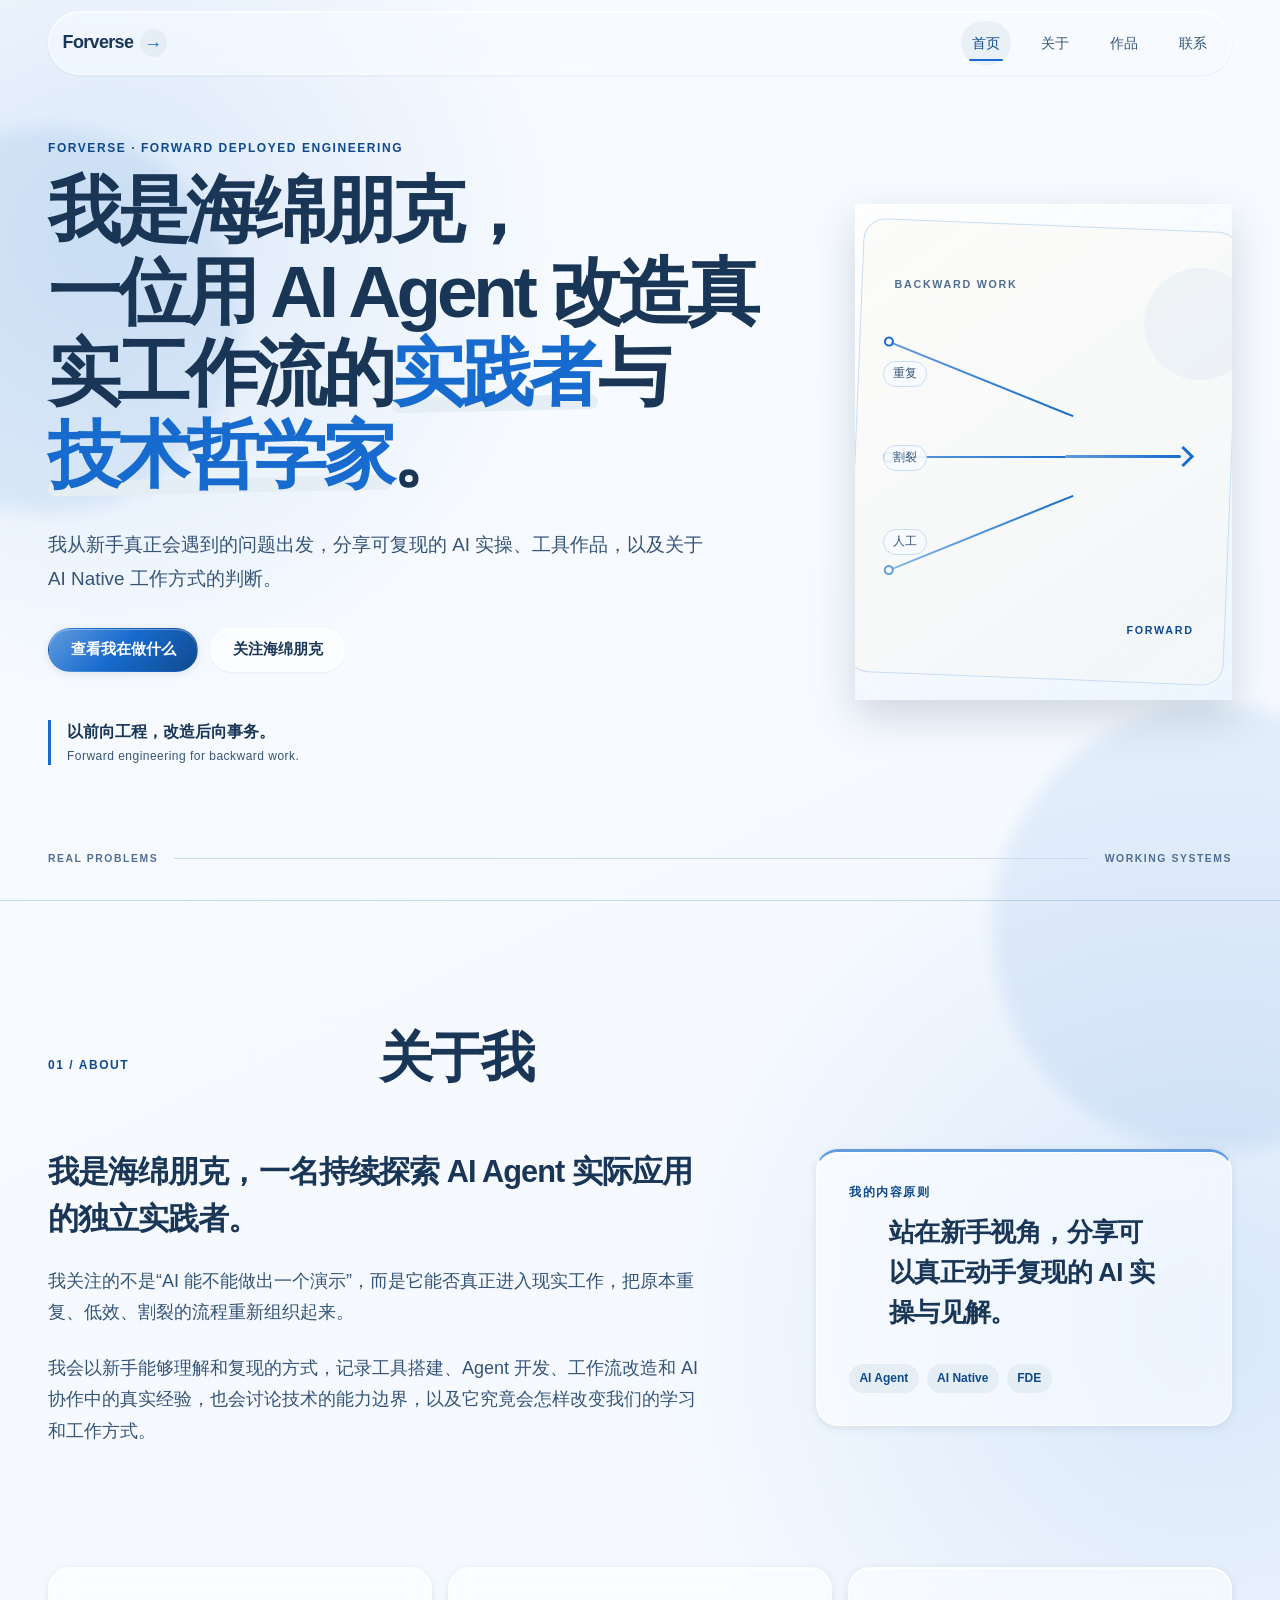
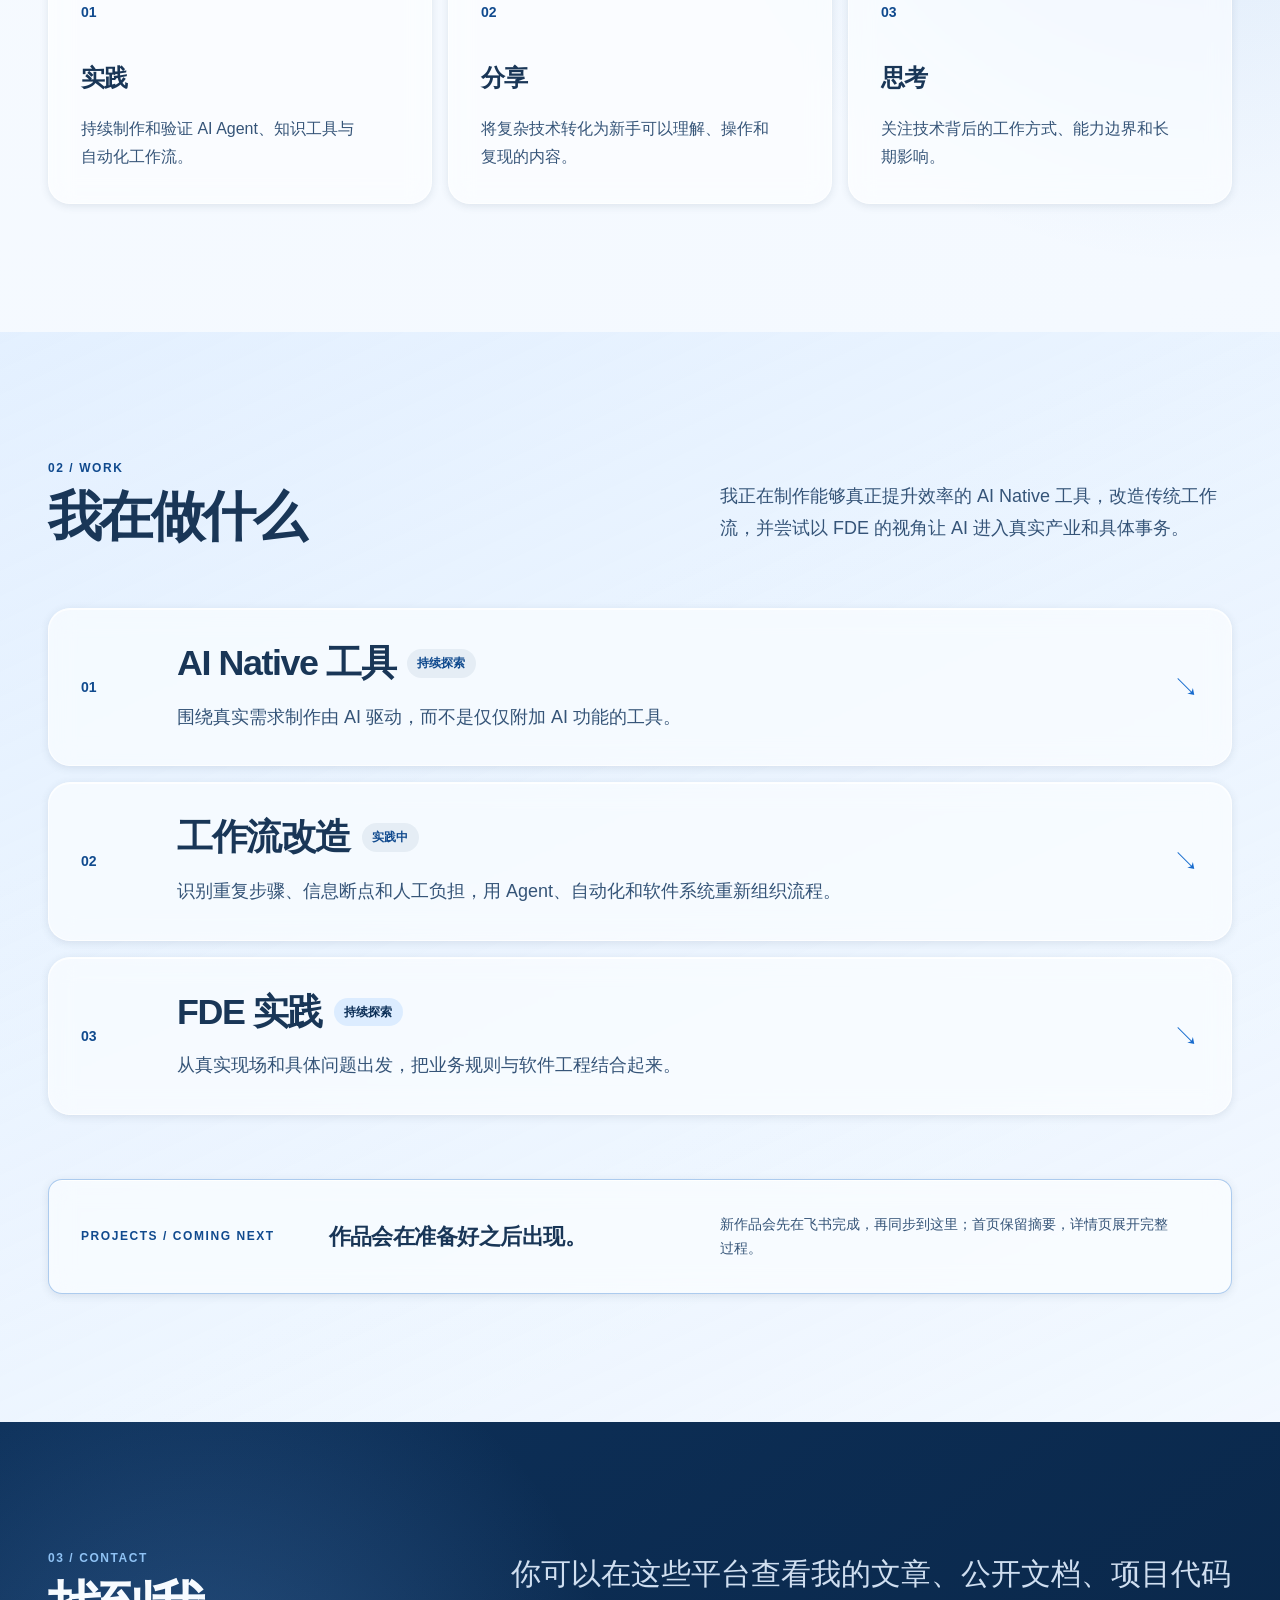
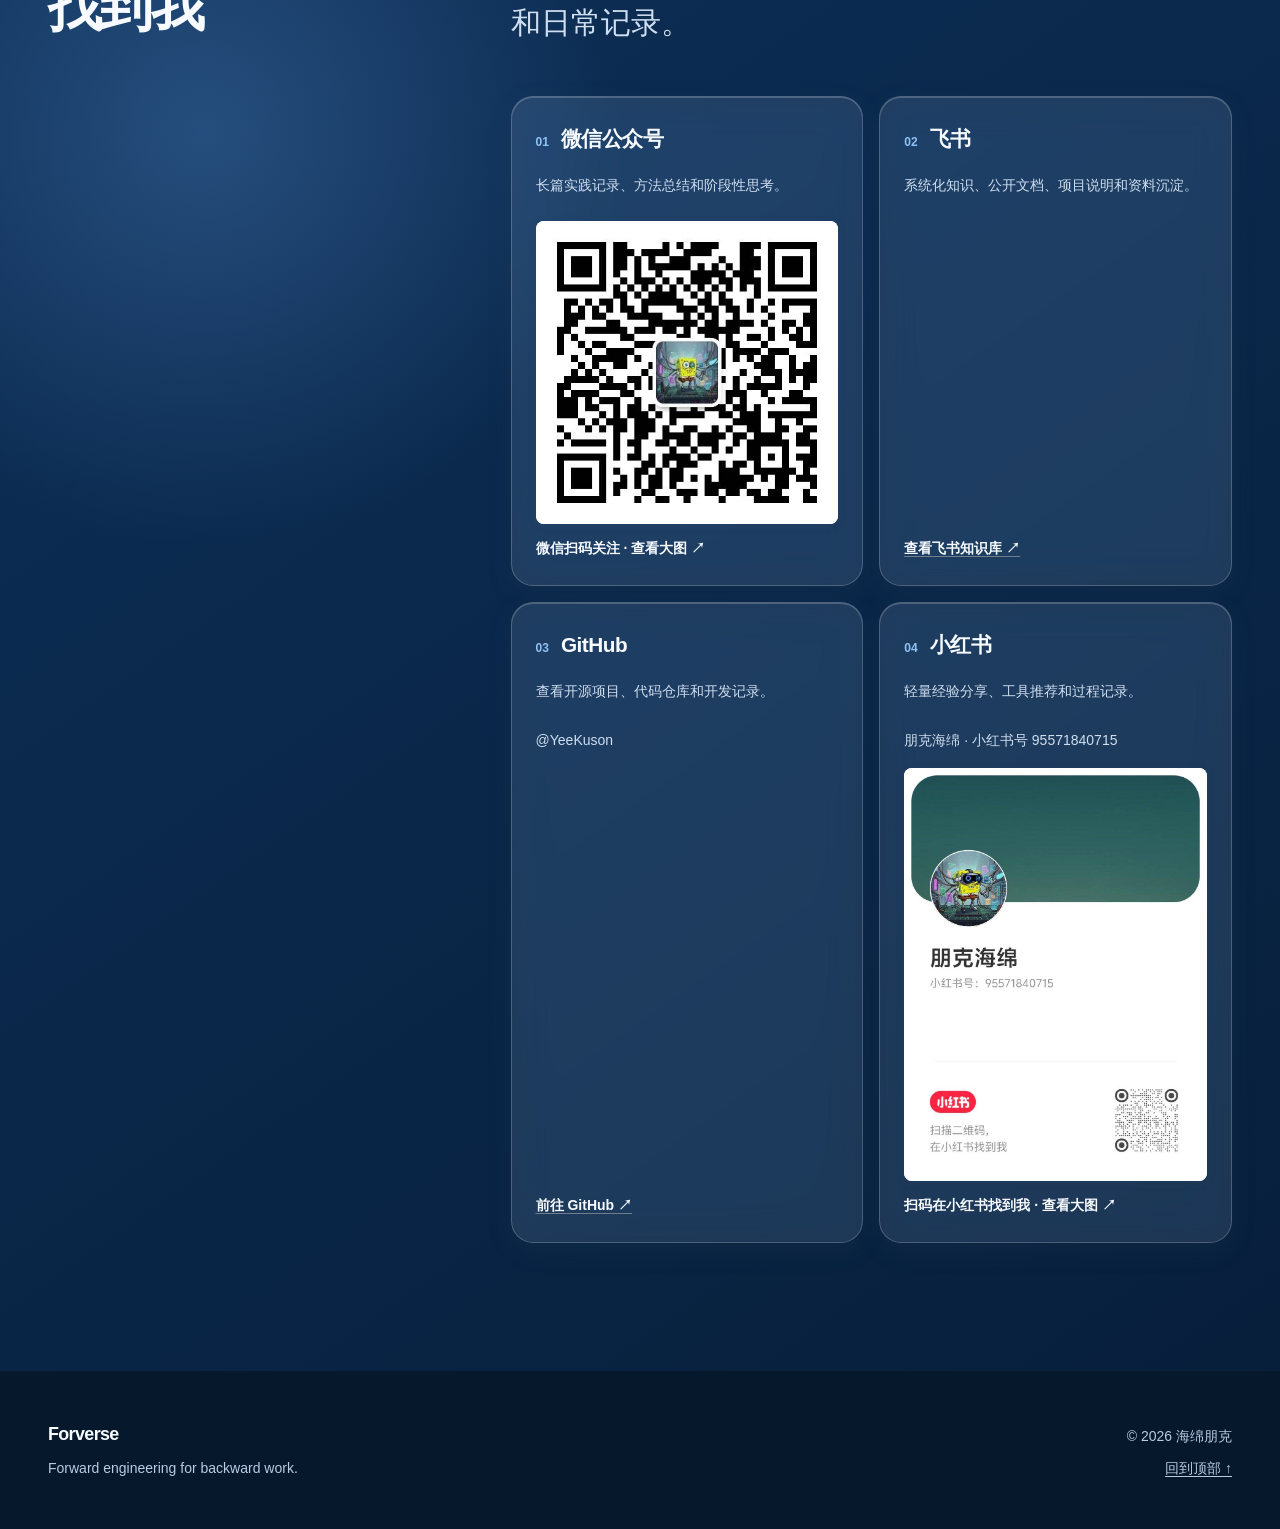
==== index.html @ bdfeff0e "fix: 改为私有开发仓库与公开成品镜像" ====
<!doctype html>
<html lang="zh-CN">
  <head>
    <meta charset="UTF-8" />
    <meta name="viewport" content="width=device-width, initial-scale=1" />
    <meta name="color-scheme" content="light" />
    <meta name="theme-color" content="#eaf4ff" />
    <meta name="robots" content="index, follow" />
    <meta
      name="description"
      content="Forverse 是海绵朋克的个人网站，分享 AI Agent 实操、AI Native 工具、传统工作流改造与 FDE 实践。"
    />
    <meta name="author" content="海绵朋克" />
    <link rel="canonical" href="https://yeekuson.github.io/" />
    <meta
      name="keywords"
      content="Forverse, 海绵朋克, AI Agent, AI Native, FDE, 工作流改造"
    />

    <meta property="og:locale" content="zh_CN" />
    <meta property="og:type" content="website" />
    <meta property="og:site_name" content="Forverse" />
    <meta property="og:url" content="https://yeekuson.github.io/" />
    <meta property="og:title" content="Forverse｜海绵朋克" />
    <meta property="og:description" content="以前向工程，改造后向事务。" />
    <meta property="og:image" content="https://yeekuson.github.io/assets/images/og-image.png" />
    <meta
      property="og:image:alt"
      content="Forverse：以前向工程，改造后向事务。海绵朋克的 AI Agent 实践与 FDE 工作流改造。"
    />
    <meta property="og:image:width" content="1200" />
    <meta property="og:image:height" content="630" />

    <meta name="twitter:card" content="summary_large_image" />
    <meta name="twitter:title" content="Forverse｜海绵朋克" />
    <meta name="twitter:description" content="以前向工程，改造后向事务。" />
    <meta name="twitter:image" content="https://yeekuson.github.io/assets/images/og-image.png" />
    <meta
      name="twitter:image:alt"
      content="Forverse：海绵朋克的 AI Agent 实践与 FDE 工作流改造。"
    />

    <title>Forverse｜海绵朋克的 AI Agent 实践与 FDE 工作流改造</title>
    <link rel="icon" href="favicon.svg" type="image/svg+xml" />
    <link rel="stylesheet" href="css/style.css" />
    <script src="js/main.js" defer></script>
  </head>
  <body>
    <a class="skip-link" href="#main-content">跳转到主要内容</a>
    <div class="ambient-orb ambient-orb-one" aria-hidden="true"></div>
    <div class="ambient-orb ambient-orb-two" aria-hidden="true"></div>

    <header class="site-header" data-header>
      <div class="container nav-shell">
        <a class="brand" href="#home" aria-label="Forverse 首页">
          <span class="brand-word">Forverse</span>
          <span class="brand-arrow" aria-hidden="true">→</span>
        </a>

        <nav aria-label="主要导航">
          <ul class="nav-list">
            <li class="nav-home"><a href="#home" data-nav-link>首页</a></li>
            <li><a href="#about" data-nav-link>关于</a></li>
            <li><a href="#work" data-nav-link>作品</a></li>
            <li><a href="#contact" data-nav-link>联系</a></li>
          </ul>
        </nav>
      </div>
    </header>

    <main id="main-content">
      <section class="hero section-anchor" id="home" aria-labelledby="hero-title">
        <div class="container hero-grid">
          <div class="hero-copy">
            <p class="eyebrow">FORVERSE · FORWARD DEPLOYED ENGINEERING</p>
            <h1 id="hero-title">
              我是海绵朋克，<br />
              一位用 AI Agent 改造真实工作流的<span class="title-accent">实践者</span>与<span
                class="title-accent"
                >技术哲学家</span
              >。
            </h1>
            <p class="hero-description">
              我从新手真正会遇到的问题出发，分享可复现的 AI 实操、工具作品，以及关于 AI Native 工作方式的判断。
            </p>

            <div class="hero-actions" aria-label="首屏操作">
              <a class="button button-primary" href="#work">查看我在做什么</a>
              <a class="button button-secondary" href="#contact">关注海绵朋克</a>
            </div>

            <p class="brand-statement">
              <span>以前向工程，改造后向事务。</span>
              <small>Forward engineering for backward work.</small>
            </p>
          </div>

          <div class="flow-visual" aria-hidden="true">
            <div class="flow-label flow-label-start">BACKWARD WORK</div>
            <div class="flow-lines">
              <span class="flow-line flow-line-one"></span>
              <span class="flow-line flow-line-two"></span>
              <span class="flow-line flow-line-three"></span>
              <span class="flow-spine"></span>
              <span class="flow-tip"></span>
            </div>
            <div class="flow-nodes">
              <span>重复</span>
              <span>割裂</span>
              <span>人工</span>
            </div>
            <div class="flow-label flow-label-end">FORWARD</div>
          </div>
        </div>
        <div class="container hero-footnote" aria-hidden="true">
          <span>REAL PROBLEMS</span>
          <span class="footnote-line"></span>
          <span>WORKING SYSTEMS</span>
        </div>
      </section>

      <section class="about section-anchor" id="about" aria-labelledby="about-title">
        <div class="container">
          <div class="section-heading">
            <p class="section-index">01 / ABOUT</p>
            <h2 id="about-title">关于我</h2>
          </div>

          <div class="about-layout">
            <div class="about-copy">
              <p class="lead">
                我是海绵朋克，一名持续探索 AI Agent 实际应用的独立实践者。
              </p>
              <p>
                我关注的不是“AI 能不能做出一个演示”，而是它能否真正进入现实工作，把原本重复、低效、割裂的流程重新组织起来。
              </p>
              <p>
                我会以新手能够理解和复现的方式，记录工具搭建、Agent 开发、工作流改造和 AI 协作中的真实经验，也会讨论技术的能力边界，以及它究竟会怎样改变我们的学习和工作方式。
              </p>
            </div>

            <div class="principle-note">
              <p class="note-label">我的内容原则</p>
              <blockquote>
                站在新手视角，分享可以真正动手复现的 AI 实操与见解。
              </blockquote>
              <div class="tag-row" aria-label="关注领域">
                <span>AI Agent</span>
                <span>AI Native</span>
                <span>FDE</span>
              </div>
            </div>
          </div>

          <div class="value-grid">
            <article class="value-card">
              <p class="card-number">01</p>
              <h3>实践</h3>
              <p>持续制作和验证 AI Agent、知识工具与自动化工作流。</p>
            </article>
            <article class="value-card">
              <p class="card-number">02</p>
              <h3>分享</h3>
              <p>将复杂技术转化为新手可以理解、操作和复现的内容。</p>
            </article>
            <article class="value-card">
              <p class="card-number">03</p>
              <h3>思考</h3>
              <p>关注技术背后的工作方式、能力边界和长期影响。</p>
            </article>
          </div>
        </div>
      </section>

      <section class="work section-anchor" id="work" aria-labelledby="work-title">
        <div class="container">
          <div class="section-heading section-heading-wide">
            <div>
              <p class="section-index">02 / WORK</p>
              <h2 id="work-title">我在做什么</h2>
            </div>
            <p>
              我正在制作能够真正提升效率的 AI Native 工具，改造传统工作流，并尝试以 FDE 的视角让 AI 进入真实产业和具体事务。
            </p>
          </div>

          <div class="work-list">
            <details class="work-item" name="work-direction">
              <summary>
                <span class="work-number">01</span>
                <span class="work-content">
                  <span class="work-title-row">
                    <span class="work-title">AI Native 工具</span>
                    <span class="status">持续探索</span>
                  </span>
                  <span class="work-summary">围绕真实需求制作由 AI 驱动，而不是仅仅附加 AI 功能的工具。</span>
                </span>
                <span class="direction-mark" aria-hidden="true">↘</span>
              </summary>
              <div class="work-detail-panel">
                <p class="detail-label">具体关注</p>
                <ul class="detail-list">
                  <li>从具体问题定义工具边界</li>
                  <li>让 AI 参与核心流程，而非停留在表层入口</li>
                </ul>
                <a class="detail-link" href="https://github.com/YeeKuson" target="_blank" rel="noopener noreferrer">在 GitHub 查看项目 ↗</a>
              </div>
            </details>

            <details class="work-item" name="work-direction">
              <summary>
                <span class="work-number">02</span>
                <span class="work-content">
                  <span class="work-title-row">
                    <span class="work-title">工作流改造</span>
                    <span class="status">实践中</span>
                  </span>
                  <span class="work-summary">识别重复步骤、信息断点和人工负担，用 Agent、自动化和软件系统重新组织流程。</span>
                </span>
                <span class="direction-mark" aria-hidden="true">↘</span>
              </summary>
              <div class="work-detail-panel">
                <p class="detail-label">实践原则</p>
                <ul class="detail-list">
                  <li>优先处理高频、耗时、容易出错的问题</li>
                  <li>不为使用 AI 而使用 AI</li>
                </ul>
                <a class="detail-link" href="https://mcnj84082pxc.feishu.cn/wiki/Qd7MwzwRHiT0fmklGGScd7plnOe" target="_blank" rel="noopener noreferrer">在飞书查看完整内容 ↗</a>
              </div>
            </details>

            <details class="work-item" name="work-direction">
              <summary>
                <span class="work-number">03</span>
                <span class="work-content">
                  <span class="work-title-row">
                    <span class="work-title">FDE 实践</span>
                    <span class="status status-secondary">持续探索</span>
                  </span>
                  <span class="work-summary">从真实现场和具体问题出发，把业务规则与软件工程结合起来。</span>
                </span>
                <span class="direction-mark" aria-hidden="true">↘</span>
              </summary>
              <div class="work-detail-panel">
                <p class="detail-label">实践方向</p>
                <ul class="detail-list">
                  <li>理解现场约束，而不是只做概念演示</li>
                  <li>让解决方案在真实流程中持续工作</li>
                </ul>
                <a class="detail-link" href="https://mcnj84082pxc.feishu.cn/wiki/Qd7MwzwRHiT0fmklGGScd7plnOe" target="_blank" rel="noopener noreferrer">在飞书查看完整内容 ↗</a>
              </div>
            </details>
          </div>

          <div class="project-empty" aria-labelledby="project-empty-title">
            <p class="empty-label">PROJECTS / COMING NEXT</p>
            <h3 id="project-empty-title">作品会在准备好之后出现。</h3>
            <p>新作品会先在飞书完成，再同步到这里；首页保留摘要，详情页展开完整过程。</p>
          </div>
        </div>
      </section>

      <section class="contact section-anchor" id="contact" aria-labelledby="contact-title">
        <div class="container contact-panel">
          <div class="contact-heading">
            <p class="section-index">03 / CONTACT</p>
            <h2 id="contact-title">找到我</h2>
          </div>

          <div class="contact-content">
            <p class="contact-lead">
              你可以在这些平台查看我的文章、公开文档、项目代码和日常记录。
            </p>
            <div class="social-grid" aria-label="社交媒体入口">
              <article class="social-card social-card-qr">
                <div class="social-card-header">
                  <p class="social-index">01</p>
                  <h3>微信公众号</h3>
                </div>
                <p class="social-description">长篇实践记录、方法总结和阶段性思考。</p>
                <a
                  class="qr-link"
                  href="assets/qrcodes/wechat-official.jpg"
                  target="_blank"
                  rel="noopener noreferrer"
                  aria-label="查看微信公众号二维码大图"
                >
                  <img
                    class="qr-image qr-image-square"
                    src="assets/qrcodes/wechat-official.jpg"
                    alt="海绵朋克微信公众号二维码"
                    loading="lazy"
                    decoding="async"
                  />
                  <span>微信扫码关注 · 查看大图 ↗</span>
                </a>
              </article>

              <article class="social-card">
                <div class="social-card-header">
                  <p class="social-index">02</p>
                  <h3>飞书</h3>
                </div>
                <p class="social-description">系统化知识、公开文档、项目说明和资料沉淀。</p>
                <a
                  class="social-link"
                  href="https://mcnj84082pxc.feishu.cn/wiki/Qd7MwzwRHiT0fmklGGScd7plnOe"
                  target="_blank"
                  rel="noopener noreferrer"
                >
                  查看飞书知识库 <span aria-hidden="true">↗</span>
                </a>
              </article>

              <article class="social-card">
                <div class="social-card-header">
                  <p class="social-index">03</p>
                  <h3>GitHub</h3>
                </div>
                <p class="social-description">查看开源项目、代码仓库和开发记录。</p>
                <p class="social-handle">@YeeKuson</p>
                <a
                  class="social-link"
                  href="https://github.com/YeeKuson"
                  target="_blank"
                  rel="noopener noreferrer"
                >
                  前往 GitHub <span aria-hidden="true">↗</span>
                </a>
              </article>

              <article class="social-card social-card-qr social-card-xiaohongshu">
                <div class="social-card-header">
                  <p class="social-index">04</p>
                  <h3>小红书</h3>
                </div>
                <p class="social-description">轻量经验分享、工具推荐和过程记录。</p>
                <p class="social-handle">朋克海绵 · 小红书号 95571840715</p>
                <a
                  class="qr-link"
                  href="assets/qrcodes/xiaohongshu.jpg"
                  target="_blank"
                  rel="noopener noreferrer"
                  aria-label="查看小红书账号二维码大图"
                >
                  <img
                    class="qr-image qr-image-profile"
                    src="assets/qrcodes/xiaohongshu.jpg"
                    alt="朋克海绵的小红书账号卡片和二维码，小红书号 95571840715"
                    loading="lazy"
                    decoding="async"
                  />
                  <span>扫码在小红书找到我 · 查看大图 ↗</span>
                </a>
              </article>
            </div>
          </div>
        </div>
      </section>
    </main>

    <footer class="site-footer">
      <div class="container footer-layout">
        <div>
          <a class="footer-brand" href="#home">Forverse</a>
          <p>Forward engineering for backward work.</p>
        </div>
        <div class="footer-meta">
          <p>© <span data-current-year>2026</span> 海绵朋克</p>
          <a href="#home">回到顶部 ↑</a>
        </div>
      </div>
    </footer>
  </body>
</html>
---- css/style.css ----
:root {
  --primary-h: 212.5;
  --primary-soft: #e5edf5;
  --primary-light: #629bde;
  --primary: #176bce;
  --primary-dark: #104a8e;
  --primary-darker: #0d3059;
  --background: #f4f9ff;
  --surface: #f8fbff;
  --surface-strong: #e7f2ff;
  --surface-muted: #dcecff;
  --foreground: #193657;
  --foreground-muted: #355478;
  --foreground-subtle: #526e8f;
  --on-primary: #ffffff;
  --border: #c9ddf2;
  --border-strong: #91b8df;
  --success: #279153;
  --warning: #d58515;
  --info: #227ad3;
  --destructive: #d03c25;

  --color-bg: var(--background);
  --color-surface: var(--surface);
  --color-surface-strong: var(--surface-strong);
  --color-text: var(--foreground);
  --color-text-muted: var(--foreground-muted);
  --color-text-weak: var(--foreground-subtle);
  --color-border: var(--border);
  --color-primary: var(--primary);
  --color-primary-hover: var(--primary-dark);
  --color-primary-soft: var(--primary-soft);
  --color-secondary: var(--primary-darker);
  --color-secondary-soft: var(--surface-muted);
  --color-focus: var(--primary-dark);

  --font-sans: "Source Han Sans SC", "Noto Sans CJK SC", "Microsoft YaHei",
    "PingFang SC", "Hiragino Sans GB", Arial, sans-serif;
  --font-xs: 0.75rem;
  --font-sm: 0.875rem;
  --font-base: 1rem;
  --font-md: 1.125rem;
  --font-lg: 1.5rem;
  --font-xl: 2rem;
  --font-2xl: clamp(2.5rem, 5.7vw, 5.2rem);

  --space-1: 0.5rem;
  --space-2: 1rem;
  --space-3: 1.5rem;
  --space-4: 2rem;
  --space-5: 3rem;
  --space-6: 4rem;
  --space-7: 6rem;
  --space-8: 8rem;

  --radius-sm: 8px;
  --radius-md: 14px;
  --radius-lg: 22px;
  --radius-pill: 999px;
  --page-gutter: clamp(1.25rem, 4vw, 3rem);
  --container: 75rem;
  --header-height: 4.75rem;
  --shadow-xs: 0 1px 2px hsla(212.5, 32%, 30%, 0.08);
  --shadow-sm: 0 2px 8px hsla(212.5, 32%, 30%, 0.12);
  --shadow-md: 0 8px 24px hsla(212.5, 32%, 30%, 0.16);
  --shadow-lg: 0 16px 40px hsla(212.5, 32%, 30%, 0.2);
  --shadow-xl: 0 24px 64px hsla(212.5, 32%, 30%, 0.24);
  --dur-xs: 120ms;
  --dur-sm: 180ms;
  --dur-md: 260ms;
  --dur-lg: 400ms;
  --ease-standard: cubic-bezier(0.4, 0, 0.2, 1);
  --ease-decelerate: cubic-bezier(0, 0, 0.2, 1);
  --ease-accelerate: cubic-bezier(0.4, 0.14, 1, 1);
  --spring-soft: cubic-bezier(0.25, 0.46, 0.45, 0.94);
  --spring-medium: cubic-bezier(0.22, 1.2, 0.36, 1);
  --z-base: 0;
  --z-sticky: 20;
  --z-popover: 40;
  --z-toast: 60;
  --z-modal: 80;
  --transition: var(--dur-sm) var(--ease-standard);
}

*,
*::before,
*::after {
  box-sizing: border-box;
}

html {
  overflow-x: clip;
  scroll-behavior: smooth;
  scroll-padding-top: calc(var(--header-height) + 1rem);
}

body {
  margin: 0;
  min-width: 0;
  overflow-x: hidden;
  background:
    radial-gradient(circle at 8% 5%, rgba(98, 155, 222, 0.2), transparent 29rem),
    radial-gradient(circle at 94% 28%, rgba(23, 107, 206, 0.13), transparent 34rem),
    linear-gradient(155deg, #f8fbff 0%, var(--color-bg) 46%, #eaf4ff 100%);
  color: var(--color-text);
  font-family: var(--font-sans);
  font-size: var(--font-base);
  line-height: 1.75;
  text-rendering: optimizeLegibility;
  -webkit-font-smoothing: antialiased;
}

body::before {
  position: fixed;
  z-index: -1;
  inset: 0;
  background-image: radial-gradient(rgba(13, 48, 89, 0.055) 0.6px, transparent 0.6px);
  background-size: 6px 6px;
  content: "";
  pointer-events: none;
}

::selection {
  background: var(--color-primary-soft);
  color: var(--color-text);
}

a {
  color: inherit;
  text-underline-offset: 0.2em;
}

button,
a {
  -webkit-tap-highlight-color: transparent;
}

a:focus-visible,
button:focus-visible {
  outline: 3px solid var(--color-focus);
  outline-offset: 4px;
}

h1,
h2,
h3,
p,
blockquote {
  margin-top: 0;
}

h1,
h2,
h3 {
  text-wrap: balance;
}

p {
  text-wrap: pretty;
}

.container {
  width: min(100% - (var(--page-gutter) * 2), var(--container));
  margin-inline: auto;
}

.skip-link {
  position: fixed;
  z-index: 100;
  top: 0.75rem;
  left: 0.75rem;
  padding: 0.65rem 1rem;
  border-radius: var(--radius-sm);
  background: var(--color-text);
  color: var(--color-surface);
  transform: translateY(-160%);
}

.skip-link:focus {
  transform: translateY(0);
}

.section-anchor {
  scroll-margin-top: calc(var(--header-height) + 1rem);
}

.site-header {
  position: fixed;
  z-index: var(--z-sticky);
  top: 0;
  right: 0;
  left: 0;
  height: var(--header-height);
  border-bottom: 1px solid transparent;
  transition:
    background-color var(--transition),
    border-color var(--transition),
    box-shadow var(--transition);
}

.site-header.is-scrolled {
  border-color: rgba(255, 255, 255, 0.72);
  background: rgba(244, 249, 255, 0.76);
  box-shadow: var(--shadow-sm), inset 0 1px 0 rgba(255, 255, 255, 0.7);
  -webkit-backdrop-filter: blur(18px) saturate(1.25);
  backdrop-filter: blur(18px) saturate(1.25);
}

.nav-shell {
  display: flex;
  align-items: center;
  justify-content: space-between;
  height: 100%;
  gap: var(--space-3);
}

.brand,
.footer-brand {
  display: inline-flex;
  align-items: center;
  min-height: 2.75rem;
  color: var(--color-text);
  font-size: 1.12rem;
  font-weight: 700;
  letter-spacing: -0.035em;
  text-decoration: none;
}

.brand-arrow {
  margin-left: 0.4rem;
  color: var(--color-primary);
  transition: transform var(--transition);
}

.brand:hover .brand-arrow {
  transform: translateX(0.2rem);
}

.nav-list {
  display: flex;
  align-items: center;
  gap: clamp(0.25rem, 1.5vw, 1.25rem);
  margin: 0;
  padding: 0;
  list-style: none;
}

.nav-list a {
  position: relative;
  display: grid;
  place-items: center;
  min-width: 3.1rem;
  min-height: 2.75rem;
  padding-inline: 0.45rem;
  color: var(--color-text-muted);
  font-size: var(--font-sm);
  text-decoration: none;
  transition: color var(--transition);
}

.nav-list a::after {
  position: absolute;
  right: 0.5rem;
  bottom: 0.25rem;
  left: 0.5rem;
  height: 2px;
  border-radius: var(--radius-pill);
  background: var(--color-primary);
  content: "";
  opacity: 0;
  transform: scaleX(0.35);
  transition:
    opacity var(--transition),
    transform var(--transition);
}

.nav-list a:hover,
.nav-list a.is-active {
  color: var(--color-primary-hover);
}

.nav-list a.is-active::after {
  opacity: 1;
  transform: scaleX(1);
}

.hero {
  display: flex;
  flex-direction: column;
  justify-content: center;
  min-height: max(46rem, 100svh);
  padding-top: calc(var(--header-height) + var(--space-6));
  padding-bottom: var(--space-4);
}

.hero-grid {
  display: grid;
  grid-template-columns: minmax(0, 1.45fr) minmax(19rem, 0.75fr);
  align-items: center;
  gap: clamp(3rem, 7vw, 7rem);
}

.hero-copy {
  max-width: 52rem;
  animation: hero-enter 700ms both;
}

.eyebrow,
.section-index,
.empty-label,
.note-label {
  color: var(--color-primary-hover);
  font-size: var(--font-xs);
  font-weight: 700;
  letter-spacing: 0.13em;
  line-height: 1.4;
  text-transform: uppercase;
}

.hero h1 {
  max-width: 13.5em;
  margin-bottom: var(--space-4);
  font-size: var(--font-2xl);
  font-weight: 680;
  letter-spacing: -0.058em;
  line-height: 1.12;
}

.title-accent {
  position: relative;
  white-space: nowrap;
}

.title-accent::after {
  position: absolute;
  z-index: -1;
  right: 0;
  bottom: 0.03em;
  left: 0;
  height: 0.2em;
  border-radius: var(--radius-pill);
  background: var(--color-primary-soft);
  content: "";
  transform: rotate(-1.2deg);
}

.hero-description {
  max-width: 42rem;
  margin-bottom: var(--space-4);
  color: var(--color-text-muted);
  font-size: clamp(1rem, 1.5vw, 1.18rem);
  line-height: 1.8;
}

.hero-actions {
  display: flex;
  flex-wrap: wrap;
  gap: 0.75rem;
  margin-bottom: var(--space-5);
}

.button {
  display: inline-flex;
  align-items: center;
  justify-content: center;
  min-height: 2.875rem;
  padding: 0.7rem 1.35rem;
  border: 1px solid transparent;
  border-radius: var(--radius-sm);
  font-size: 0.95rem;
  font-weight: 650;
  line-height: 1.2;
  text-decoration: none;
  transition:
    color var(--transition),
    background-color var(--transition),
    border-color var(--transition),
    box-shadow var(--transition),
    transform var(--transition);
}

.button-primary {
  background: var(--color-primary-hover);
  color: var(--color-surface);
}

.button-primary:hover {
  background: var(--color-focus);
  box-shadow: 0 10px 24px rgba(169, 86, 56, 0.18);
  transform: translateY(-1px);
}

.button-secondary {
  border-color: var(--color-border);
  background: transparent;
  color: var(--color-text);
}

.button-secondary:hover {
  border-color: #c8bdaf;
  background: var(--color-surface-strong);
  transform: translateY(-1px);
}

.brand-statement {
  display: grid;
  gap: 0.2rem;
  margin-bottom: 0;
  padding-left: 1rem;
  border-left: 3px solid var(--color-primary);
  color: var(--color-text);
  font-weight: 650;
  line-height: 1.5;
}

.brand-statement small {
  color: var(--color-text-muted);
  font-size: var(--font-xs);
  font-weight: 500;
  letter-spacing: 0.04em;
}

.flow-visual {
  position: relative;
  min-height: 31rem;
  animation: hero-enter 700ms 120ms both;
}

.flow-visual::before {
  position: absolute;
  inset: 1.3rem 0;
  border: 1px solid var(--color-border);
  border-radius: var(--radius-lg);
  background: rgba(250, 247, 241, 0.4);
  content: "";
  transform: rotate(2.3deg);
}

.flow-visual::after {
  position: absolute;
  top: 4rem;
  right: -1.5rem;
  width: 7rem;
  height: 7rem;
  border-radius: 50%;
  background: var(--color-primary-soft);
  content: "";
  opacity: 0.55;
}

.flow-label {
  position: absolute;
  z-index: 2;
  color: var(--color-text-weak);
  font-size: 0.67rem;
  font-weight: 700;
  letter-spacing: 0.16em;
}

.flow-label-start {
  top: 4.4rem;
  left: 2.5rem;
}

.flow-label-end {
  right: 2.4rem;
  bottom: 3.8rem;
  color: var(--color-primary-hover);
}

.flow-lines {
  position: absolute;
  z-index: 3;
  inset: 7rem 2rem 6.5rem;
}

.flow-line,
.flow-spine {
  position: absolute;
  left: 0;
  height: 2px;
  border-radius: var(--radius-pill);
  transform-origin: left center;
}

.flow-line::before {
  position: absolute;
  top: 50%;
  left: -0.2rem;
  width: 0.65rem;
  height: 0.65rem;
  border: 2px solid currentColor;
  border-radius: 50%;
  background: var(--color-surface);
  content: "";
  transform: translateY(-50%);
}

.flow-line-one {
  top: 1.5rem;
  width: 64%;
  background: var(--color-primary);
  color: var(--color-primary);
  transform: rotate(22deg);
}

.flow-line-two {
  top: 50%;
  width: 64%;
  background: var(--color-secondary);
  color: var(--color-secondary);
  transform: rotate(0);
}

.flow-line-three {
  bottom: 1.5rem;
  width: 64%;
  background: #b5905c;
  color: #b5905c;
  transform: rotate(-22deg);
}

.flow-spine {
  top: calc(50% - 1px);
  left: 57%;
  width: 37%;
  height: 3px;
  background: var(--color-primary);
  animation: forward-pulse 3.2s ease-in-out infinite;
}

.flow-tip {
  position: absolute;
  top: calc(50% - 7px);
  right: 3%;
  width: 15px;
  height: 15px;
  border-top: 3px solid var(--color-primary);
  border-right: 3px solid var(--color-primary);
  transform: rotate(45deg);
}

.flow-nodes {
  position: absolute;
  z-index: 4;
  top: 9.8rem;
  left: 1.8rem;
  display: grid;
  gap: 3.65rem;
}

.flow-nodes span {
  padding: 0.25rem 0.55rem;
  border: 1px solid var(--color-border);
  border-radius: var(--radius-pill);
  background: var(--color-surface);
  color: var(--color-text-muted);
  font-size: var(--font-xs);
  line-height: 1.3;
}

.hero-footnote {
  display: flex;
  align-items: center;
  gap: var(--space-2);
  margin-top: auto;
  padding-top: var(--space-5);
  color: var(--color-text-weak);
  font-size: 0.65rem;
  font-weight: 700;
  letter-spacing: 0.15em;
}

.footnote-line {
  flex: 1;
  height: 1px;
  background: var(--color-border);
}

.about,
.work,
.contact {
  padding-block: clamp(5rem, 10vw, 8rem);
}

.about {
  border-top: 1px solid var(--color-border);
}

.section-heading {
  display: grid;
  grid-template-columns: minmax(10rem, 0.35fr) 1fr;
  align-items: end;
  gap: var(--space-4);
  margin-bottom: var(--space-6);
}

.section-heading h2,
.contact-heading h2 {
  margin-bottom: 0;
  font-size: clamp(2.2rem, 4.2vw, 4rem);
  letter-spacing: -0.05em;
  line-height: 1.05;
}

.section-index {
  margin-bottom: 0.7rem;
}

.about-layout {
  display: grid;
  grid-template-columns: minmax(0, 1.2fr) minmax(18rem, 0.75fr);
  gap: clamp(3rem, 8vw, 8rem);
  align-items: start;
}

.about-copy {
  max-width: 43rem;
  color: var(--color-text-muted);
  font-size: var(--font-md);
}

.about-copy p {
  margin-bottom: var(--space-3);
}

.about-copy .lead {
  color: var(--color-text);
  font-size: clamp(1.35rem, 2.4vw, 2rem);
  font-weight: 620;
  letter-spacing: -0.03em;
  line-height: 1.5;
}

.principle-note {
  padding: var(--space-4);
  border-top: 3px solid var(--color-secondary);
  background: var(--color-surface);
}

.principle-note blockquote {
  margin-bottom: var(--space-4);
  font-size: clamp(1.2rem, 2vw, 1.65rem);
  font-weight: 620;
  letter-spacing: -0.025em;
  line-height: 1.55;
}

.tag-row {
  display: flex;
  flex-wrap: wrap;
  gap: 0.5rem;
}

.tag-row span,
.status {
  display: inline-flex;
  align-items: center;
  min-height: 1.8rem;
  padding: 0.2rem 0.65rem;
  border-radius: var(--radius-pill);
  background: var(--color-primary-soft);
  color: var(--color-focus);
  font-size: var(--font-xs);
  font-weight: 650;
  line-height: 1.25;
}

.value-grid {
  display: grid;
  grid-template-columns: repeat(3, 1fr);
  margin-top: var(--space-7);
  border-top: 1px solid var(--color-border);
  border-bottom: 1px solid var(--color-border);
}

.value-card {
  padding: var(--space-4);
}

.value-card + .value-card {
  border-left: 1px solid var(--color-border);
}

.card-number,
.work-number {
  margin-bottom: var(--space-4);
  color: var(--color-primary-hover);
  font-size: var(--font-sm);
  font-weight: 700;
}

.value-card h3 {
  margin-bottom: var(--space-2);
  font-size: var(--font-lg);
  letter-spacing: -0.035em;
}

.value-card p:last-child {
  max-width: 18rem;
  margin-bottom: 0;
  color: var(--color-text-muted);
}

.work {
  background: var(--color-surface-strong);
}

.section-heading-wide {
  grid-template-columns: 1fr minmax(20rem, 0.8fr);
  align-items: end;
}

.section-heading-wide > p {
  max-width: 38rem;
  margin-bottom: 0;
  color: var(--color-text-muted);
  font-size: var(--font-md);
}

.work-list {
  border-top: 1px solid #cfc4b6;
}

.work-item {
  position: relative;
  display: grid;
  grid-template-columns: 4rem 1fr auto;
  gap: var(--space-4);
  padding: var(--space-5) var(--space-3);
  border-bottom: 1px solid #cfc4b6;
  transition:
    background-color var(--transition),
    transform var(--transition);
}

.work-item:hover {
  background: rgba(250, 247, 241, 0.45);
}

.work-number {
  margin-bottom: 0;
}

.work-title-row {
  display: flex;
  align-items: center;
  flex-wrap: wrap;
  gap: 0.75rem;
  margin-bottom: var(--space-2);
}

.work-title-row h3 {
  margin-bottom: 0;
  font-size: clamp(1.5rem, 2.8vw, 2.4rem);
  letter-spacing: -0.04em;
  line-height: 1.25;
}

.work-content > p {
  max-width: 52rem;
  margin-bottom: var(--space-2);
  color: var(--color-text-muted);
  font-size: var(--font-md);
}

.status-secondary {
  background: var(--color-secondary-soft);
  color: var(--color-secondary);
}

.detail-list {
  display: flex;
  flex-wrap: wrap;
  gap: 0.5rem 1.6rem;
  margin: 0;
  padding: 0;
  color: var(--color-text-weak);
  font-size: var(--font-sm);
  list-style: none;
}

.detail-list li::before {
  margin-right: 0.5rem;
  color: var(--color-primary);
  content: "—";
}

.direction-mark {
  align-self: center;
  color: var(--color-primary);
  font-size: 1.65rem;
  transition: transform var(--transition);
}

.work-item:hover .direction-mark {
  transform: translate(0.2rem, -0.2rem);
}

.project-empty {
  display: grid;
  grid-template-columns: minmax(10rem, 0.45fr) minmax(15rem, 0.75fr) 1fr;
  align-items: center;
  gap: var(--space-4);
  margin-top: var(--space-6);
  padding: var(--space-4);
  border: 1px dashed #c6b9aa;
  border-radius: var(--radius-md);
  background: rgba(250, 247, 241, 0.36);
}

.project-empty p,
.project-empty h3 {
  margin-bottom: 0;
}

.project-empty h3 {
  font-size: 1.35rem;
  letter-spacing: -0.025em;
}

.project-empty > p:last-child {
  color: var(--color-text-muted);
  font-size: var(--font-sm);
}

.contact {
  background: var(--color-text);
  color: var(--color-bg);
}

.contact-panel {
  display: grid;
  grid-template-columns: minmax(15rem, 0.65fr) 1.35fr;
  gap: clamp(3rem, 9vw, 9rem);
}

.contact-heading .section-index {
  color: #d98563;
}

.contact-content {
  min-width: 0;
}

.contact-lead {
  margin-bottom: var(--space-5);
  color: #ddd6cd;
  font-size: clamp(1.25rem, 2.5vw, 1.85rem);
  line-height: 1.65;
}

.social-grid {
  display: grid;
  grid-template-columns: repeat(2, minmax(0, 1fr));
  gap: 1px;
  overflow: hidden;
  border: 1px solid rgba(217, 209, 197, 0.26);
  border-radius: var(--radius-md);
  background: rgba(217, 209, 197, 0.26);
}

.social-card {
  display: flex;
  min-width: 0;
  min-height: 18rem;
  padding: var(--space-3);
  flex-direction: column;
  background: var(--color-text);
}

.social-card-header {
  display: flex;
  align-items: baseline;
  gap: 0.75rem;
  margin-bottom: var(--space-2);
}

.social-card-header h3,
.social-index,
.social-description,
.social-handle {
  margin-bottom: 0;
}

.social-card-header h3 {
  color: var(--color-bg);
  font-size: 1.3rem;
  letter-spacing: -0.025em;
}

.social-index {
  color: #d98563;
  font-size: var(--font-xs);
  font-weight: 700;
}

.social-description {
  margin-bottom: var(--space-3);
  color: #bdb5ab;
  font-size: var(--font-sm);
}

.social-handle {
  margin-bottom: var(--space-2);
  color: #ddd6cd;
  font-size: var(--font-sm);
}

.social-link,
.qr-link {
  color: var(--color-bg);
  font-size: var(--font-sm);
  font-weight: 650;
}

.social-link {
  margin-top: auto;
  text-decoration-color: rgba(217, 209, 197, 0.45);
  transition: color var(--transition);
}

.social-link:hover,
.qr-link:hover {
  color: #e99a78;
}

.qr-link {
  display: grid;
  gap: 0.75rem;
  margin-top: auto;
  text-decoration: none;
}

.qr-image {
  display: block;
  width: 100%;
  border-radius: var(--radius-sm);
  background: #ffffff;
  object-fit: contain;
}

.qr-image-square {
  aspect-ratio: 1;
}

.qr-image-profile {
  max-height: 28rem;
}

.site-footer {
  padding-block: var(--space-5);
  background: #211f1c;
  color: #d8d0c5;
}

.footer-layout {
  display: flex;
  align-items: flex-end;
  justify-content: space-between;
  gap: var(--space-5);
}

.footer-brand {
  min-height: auto;
  margin-bottom: 0.4rem;
  color: var(--color-bg);
}

.footer-layout p {
  margin-bottom: 0;
  color: #aaa197;
  font-size: var(--font-sm);
}

.footer-meta {
  display: grid;
  justify-items: end;
  gap: 0.1rem;
  text-align: right;
}

.footer-meta a {
  margin-top: 0.4rem;
  color: #d8d0c5;
  font-size: var(--font-sm);
}

.not-found-page {
  min-height: 100svh;
}

.not-found-main {
  display: grid;
  min-height: 100svh;
  padding-top: var(--header-height);
}

.not-found-layout {
  display: grid;
  grid-template-columns: 0.7fr 1fr;
  align-items: center;
  gap: clamp(2rem, 8vw, 8rem);
  padding-block: var(--space-6);
}

.error-code {
  color: var(--color-primary-soft);
  font-size: clamp(9rem, 26vw, 21rem);
  font-weight: 760;
  letter-spacing: -0.1em;
  line-height: 0.8;
}

.not-found-copy {
  max-width: 38rem;
}

.not-found-copy h1 {
  margin-bottom: var(--space-3);
  font-size: clamp(2.4rem, 5vw, 4.8rem);
  letter-spacing: -0.06em;
  line-height: 1.08;
}

.not-found-copy > p:not(.eyebrow) {
  margin-bottom: var(--space-4);
  color: var(--color-text-muted);
  font-size: var(--font-md);
}

@keyframes hero-enter {
  from {
    opacity: 0;
    transform: translateY(0.8rem);
  }
  to {
    opacity: 1;
    transform: translateY(0);
  }
}

@keyframes forward-pulse {
  0%,
  100% {
    opacity: 0.72;
    transform: scaleX(0.94);
  }
  50% {
    opacity: 1;
    transform: scaleX(1);
  }
}

@media (max-width: 63.99rem) {
  .hero {
    min-height: auto;
    padding-top: calc(var(--header-height) + var(--space-6));
    padding-bottom: var(--space-5);
  }

  .hero-grid {
    grid-template-columns: 1fr;
  }

  .hero-copy {
    max-width: 50rem;
  }

  .flow-visual {
    width: min(100%, 34rem);
    min-height: 24rem;
    margin-inline: auto;
  }

  .flow-nodes {
    top: 7.8rem;
    gap: 2.7rem;
  }

  .section-heading-wide {
    grid-template-columns: 1fr;
  }

  .project-empty {
    grid-template-columns: 0.5fr 1fr;
  }

  .project-empty > p:last-child {
    grid-column: 2;
  }
}

@media (max-width: 47.99rem) {
  :root {
    --header-height: 4.25rem;
  }

  .hero {
    padding-top: calc(var(--header-height) + var(--space-5));
  }

  .hero h1 {
    letter-spacing: -0.045em;
  }

  .hero-footnote {
    display: none;
  }

  .flow-visual {
    min-height: 20rem;
  }

  .flow-visual::after {
    right: 0;
    width: 5rem;
    height: 5rem;
  }

  .flow-lines {
    inset: 6rem 1.5rem 5rem;
  }

  .flow-nodes {
    top: 6.9rem;
    left: 1.1rem;
    gap: 2.05rem;
  }

  .flow-label-start {
    top: 3.4rem;
    left: 1.5rem;
  }

  .flow-label-end {
    right: 1.5rem;
    bottom: 2.8rem;
  }

  .section-heading,
  .about-layout,
  .contact-panel,
  .not-found-layout {
    grid-template-columns: 1fr;
  }

  .section-heading {
    align-items: start;
    gap: var(--space-1);
    margin-bottom: var(--space-5);
  }

  .about-layout {
    gap: var(--space-5);
  }

  .value-grid {
    grid-template-columns: 1fr;
    margin-top: var(--space-6);
  }

  .value-card + .value-card {
    border-top: 1px solid var(--color-border);
    border-left: 0;
  }

  .work-item {
    grid-template-columns: 2.6rem 1fr;
    gap: var(--space-2);
    padding: var(--space-4) 0;
  }

  .direction-mark {
    display: none;
  }

  .project-empty {
    grid-template-columns: 1fr;
  }

  .project-empty > p:last-child {
    grid-column: auto;
  }

  .contact-panel {
    gap: var(--space-4);
  }

  .social-grid {
    grid-template-columns: 1fr;
  }

  .footer-layout {
    align-items: flex-start;
    flex-direction: column;
  }

  .footer-meta {
    justify-items: start;
    text-align: left;
  }

  .not-found-layout {
    align-content: center;
  }

  .error-code {
    font-size: clamp(8rem, 42vw, 14rem);
  }
}

@media (max-width: 31.24rem) {
  .nav-list {
    gap: 0;
  }

  .nav-home {
    display: none;
  }

  .nav-list a {
    min-width: 2.9rem;
    padding-inline: 0.3rem;
  }

  .hero-actions {
    flex-direction: column;
  }

  .button {
    width: 100%;
  }

  .hero h1 br {
    display: none;
  }

  .flow-visual {
    min-height: 18rem;
  }

  .flow-lines {
    inset: 5.4rem 1rem 4.6rem;
  }

  .flow-nodes {
    top: 6.1rem;
    gap: 1.75rem;
  }

  .work-item {
    grid-template-columns: 2rem 1fr;
  }

  .social-card {
    min-height: auto;
    padding: 1.25rem;
  }
}

@media (prefers-reduced-motion: reduce) {
  *,
  *::before,
  *::after {
    scroll-behavior: auto !important;
    animation-duration: 0.01ms !important;
    animation-iteration-count: 1 !important;
    transition-duration: 0.01ms !important;
  }
}

/* Lingdong blue glass layer */
.ambient-orb {
  position: fixed;
  z-index: var(--z-base);
  border-radius: 50%;
  filter: blur(8px);
  opacity: 0.42;
  pointer-events: none;
}

.ambient-orb-one {
  top: 8rem;
  left: -9rem;
  width: 24rem;
  height: 24rem;
  background: rgba(98, 155, 222, 0.32);
}

.ambient-orb-two {
  top: 44rem;
  right: -10rem;
  width: 28rem;
  height: 28rem;
  background: rgba(23, 107, 206, 0.2);
}

main,
.site-footer {
  position: relative;
  z-index: 1;
}

.site-header:not(.is-scrolled) .nav-shell {
  margin-top: 0.7rem;
  height: calc(100% - 0.7rem);
  padding-inline: 0.85rem;
  border: 1px solid rgba(255, 255, 255, 0.66);
  border-radius: var(--radius-pill);
  background: rgba(248, 251, 255, 0.55);
  box-shadow: var(--shadow-xs), inset 0 1px 0 rgba(255, 255, 255, 0.72);
  -webkit-backdrop-filter: blur(10px) saturate(1.25);
  backdrop-filter: blur(10px) saturate(1.25);
}

.brand-arrow {
  display: grid;
  width: 1.7rem;
  height: 1.7rem;
  place-items: center;
  border-radius: 50%;
  background: var(--primary-soft);
}

.nav-list a {
  border-radius: var(--radius-pill);
}

.nav-list a:hover,
.nav-list a.is-active {
  background: rgba(229, 237, 245, 0.76);
}

.hero {
  min-height: max(46rem, 100svh);
}

.hero-grid {
  gap: clamp(2.5rem, 6vw, 6rem);
}

.hero-copy,
.flow-visual,
.principle-note,
.value-card,
.work-item,
.project-empty,
.social-card {
  animation: glass-enter var(--dur-lg) var(--ease-decelerate) both;
  animation-delay: calc(var(--i, 0) * 30ms);
}

.eyebrow,
.section-index,
.note-label,
.empty-label,
.detail-label {
  color: var(--primary-dark);
}

.title-accent {
  color: var(--primary);
  text-decoration-color: rgba(98, 155, 222, 0.45);
}

.button {
  min-width: 44px;
  min-height: 44px;
  border-radius: var(--radius-pill);
  transition:
    transform var(--dur-xs) var(--ease-standard),
    box-shadow var(--dur-sm) var(--ease-standard),
    background-color var(--dur-sm) var(--ease-standard);
}

.button-primary {
  border-color: transparent;
  background: linear-gradient(135deg, var(--primary-light), var(--primary) 48%, var(--primary-dark));
  color: var(--on-primary);
  box-shadow: var(--shadow-sm), inset 0 1px 0 rgba(255, 255, 255, 0.36);
}

.button-primary:hover {
  box-shadow: var(--shadow-md), inset 0 1px 0 rgba(255, 255, 255, 0.36);
  transform: translateY(-1px);
}

.button-secondary {
  border-color: rgba(255, 255, 255, 0.75);
  background: rgba(255, 255, 255, 0.58);
  box-shadow: var(--shadow-xs), inset 0 1px 0 rgba(255, 255, 255, 0.8);
  -webkit-backdrop-filter: blur(10px) saturate(1.2);
  backdrop-filter: blur(10px) saturate(1.2);
}

.button:active,
.detail-link:active,
.social-link:active,
.qr-link:active {
  transform: scale(0.97);
}

.flow-visual {
  overflow: hidden;
  border-color: rgba(255, 255, 255, 0.78);
  background:
    linear-gradient(145deg, rgba(255, 255, 255, 0.82), rgba(229, 241, 255, 0.62)),
    rgba(248, 251, 255, 0.74);
  box-shadow: var(--shadow-lg), inset 0 1px 0 rgba(255, 255, 255, 0.9);
  -webkit-backdrop-filter: blur(18px) saturate(1.3);
  backdrop-filter: blur(18px) saturate(1.3);
}

.flow-visual::after {
  background: var(--primary-soft);
}

.flow-line-one,
.flow-line-two,
.flow-line-three,
.flow-spine {
  background: linear-gradient(90deg, var(--primary-light), var(--primary));
  color: var(--primary);
}

.flow-line-three {
  background: linear-gradient(90deg, #8ab9ea, var(--primary));
  color: var(--primary-light);
}

.flow-line::before,
.flow-nodes span {
  background: rgba(248, 251, 255, 0.9);
}

.flow-tip {
  border-color: var(--primary);
}

.about {
  border-color: rgba(145, 184, 223, 0.52);
}

.principle-note,
.value-card,
.project-empty {
  border: 1px solid rgba(255, 255, 255, 0.7);
  background: rgba(255, 255, 255, 0.56);
  box-shadow: var(--shadow-sm), inset 0 1px 0 rgba(255, 255, 255, 0.84);
  -webkit-backdrop-filter: blur(12px) saturate(1.25);
  backdrop-filter: blur(12px) saturate(1.25);
}

.principle-note {
  border-top: 3px solid var(--primary-light);
  border-radius: var(--radius-lg);
}

.value-grid {
  gap: var(--space-2);
  border: 0;
}

.value-card {
  border-radius: var(--radius-lg);
  transition:
    transform var(--dur-sm) var(--ease-standard),
    box-shadow var(--dur-sm) var(--ease-standard);
}

.value-card + .value-card {
  border-left: 1px solid rgba(255, 255, 255, 0.7);
}

.value-card:hover {
  box-shadow: var(--shadow-md), inset 0 1px 0 rgba(255, 255, 255, 0.84);
  transform: translateY(-2px);
}

.work {
  background: linear-gradient(155deg, rgba(220, 236, 255, 0.7), rgba(244, 249, 255, 0.44));
}

.work-list {
  display: grid;
  gap: var(--space-2);
  border: 0;
}

.work-item {
  display: block;
  padding: 0;
  border: 1px solid rgba(255, 255, 255, 0.78);
  border-radius: var(--radius-lg);
  background: rgba(255, 255, 255, 0.58);
  box-shadow: var(--shadow-sm), inset 0 1px 0 rgba(255, 255, 255, 0.82);
  -webkit-backdrop-filter: blur(12px) saturate(1.25);
  backdrop-filter: blur(12px) saturate(1.25);
  transition:
    transform var(--dur-sm) var(--ease-standard),
    box-shadow var(--dur-sm) var(--ease-standard),
    background-color var(--dur-sm) var(--ease-standard);
}

.work-item:hover,
.work-item[open] {
  background: rgba(255, 255, 255, 0.78);
  box-shadow: var(--shadow-md), inset 0 1px 0 rgba(255, 255, 255, 0.86);
  transform: translateY(-2px);
}

.work-item summary {
  display: grid;
  grid-template-columns: 4rem 1fr auto;
  gap: var(--space-4);
  align-items: center;
  min-height: 44px;
  padding: var(--space-4);
  cursor: pointer;
  list-style: none;
}

.work-item summary::-webkit-details-marker {
  display: none;
}

.work-item summary:focus-visible {
  border-radius: var(--radius-lg);
  outline: 3px solid var(--info);
  outline-offset: 3px;
}

.work-title-row,
.work-summary {
  display: flex;
}

.work-title {
  color: var(--foreground);
  font-size: clamp(1.5rem, 2.8vw, 2.35rem);
  font-weight: 700;
  letter-spacing: -0.04em;
  line-height: 1.25;
}

.work-summary {
  max-width: 52rem;
  color: var(--foreground-muted);
  font-size: var(--font-md);
}

.work-item .work-number {
  margin: 0;
}

.work-item[open] .direction-mark {
  transform: rotate(180deg);
}

.work-detail-panel {
  display: grid;
  grid-template-columns: 4rem 1fr auto;
  gap: var(--space-4);
  align-items: end;
  margin: 0 var(--space-4) var(--space-4);
  padding: var(--space-3) 0 0;
  border-top: 1px solid var(--border);
  animation: panel-slide var(--dur-md) var(--spring-soft) both;
}

.detail-label {
  margin: 0;
  font-size: var(--font-xs);
  font-weight: 750;
  letter-spacing: 0.08em;
}

.detail-link {
  display: inline-flex;
  align-items: center;
  justify-content: center;
  min-width: 44px;
  min-height: 44px;
  color: var(--primary-dark);
  font-weight: 700;
  text-decoration: none;
  transition: transform var(--dur-xs) var(--ease-standard);
}

.project-empty {
  border-color: rgba(98, 155, 222, 0.5);
}

.contact {
  background:
    radial-gradient(circle at 16% 20%, rgba(98, 155, 222, 0.3), transparent 26rem),
    linear-gradient(145deg, var(--primary-darker), #071f3b);
  color: #f7fbff;
}

.contact-heading .section-index,
.social-index {
  color: #8fc2f4;
}

.contact-lead,
.social-description,
.social-handle {
  color: #cfdef0;
}

.social-grid {
  gap: var(--space-2);
  overflow: visible;
  border: 0;
  background: transparent;
}

.social-card {
  border: 1px solid rgba(255, 255, 255, 0.2);
  border-radius: var(--radius-lg);
  background: rgba(255, 255, 255, 0.1);
  box-shadow: var(--shadow-md), inset 0 1px 0 rgba(255, 255, 255, 0.2);
  -webkit-backdrop-filter: blur(18px) saturate(1.2);
  backdrop-filter: blur(18px) saturate(1.2);
  transition:
    transform var(--dur-sm) var(--ease-standard),
    background-color var(--dur-sm) var(--ease-standard);
}

.social-card:hover {
  background: rgba(255, 255, 255, 0.15);
  transform: translateY(-2px);
}

.social-card-header h3,
.social-link,
.qr-link {
  color: #f7fbff;
}

.social-link:hover,
.qr-link:hover {
  color: #9dcdf7;
}

.qr-image {
  box-shadow: var(--shadow-sm);
}

.site-footer {
  background: #06182c;
  color: #d9e7f7;
}

.footer-layout p,
.footer-meta a {
  color: #b7cbe1;
}

.footer-brand {
  color: #f7fbff;
}

.not-found-page {
  background:
    radial-gradient(circle at 20% 20%, rgba(98, 155, 222, 0.3), transparent 28rem),
    var(--background);
}

.error-code {
  color: var(--primary-soft);
  text-shadow: 0 18px 44px hsla(212.5, 32%, 30%, 0.14);
}

@keyframes glass-enter {
  from {
    opacity: 0;
    transform: translateY(0.75rem);
  }
  to {
    opacity: 1;
    transform: translateY(0);
  }
}

@keyframes panel-slide {
  from {
    opacity: 0;
    transform: translateY(-0.5rem);
  }
  to {
    opacity: 1;
    transform: translateY(0);
  }
}

@supports not ((backdrop-filter: blur(1px)) or (-webkit-backdrop-filter: blur(1px))) {
  .site-header.is-scrolled,
  .site-header:not(.is-scrolled) .nav-shell,
  .button-secondary,
  .flow-visual,
  .principle-note,
  .value-card,
  .work-item,
  .project-empty {
    background: #f5faff;
  }

  .social-card {
    background: #133d6a;
  }
}

@media (max-width: 1024px) {
  .hero-grid {
    grid-template-columns: 1fr;
  }

  .flow-visual {
    width: min(100%, 36rem);
    margin-inline: auto;
  }
}

@media (max-width: 768px) {
  .value-grid,
  .social-grid {
    grid-template-columns: 1fr;
  }

  .work-item summary {
    grid-template-columns: 2.5rem 1fr auto;
    gap: var(--space-2);
    padding: var(--space-3);
  }

  .work-detail-panel {
    grid-template-columns: 1fr;
    gap: var(--space-2);
    margin: 0 var(--space-3) var(--space-3);
  }

  .detail-link {
    justify-content: flex-start;
  }
}

@media (max-width: 374px) {
  .site-header:not(.is-scrolled) .nav-shell {
    padding-inline: 0.4rem;
  }

  .brand-word {
    font-size: 1rem;
  }

  .work-item summary {
    grid-template-columns: 1.75rem 1fr auto;
    padding: 1.1rem;
  }

  .work-title {
    font-size: 1.35rem;
  }
}
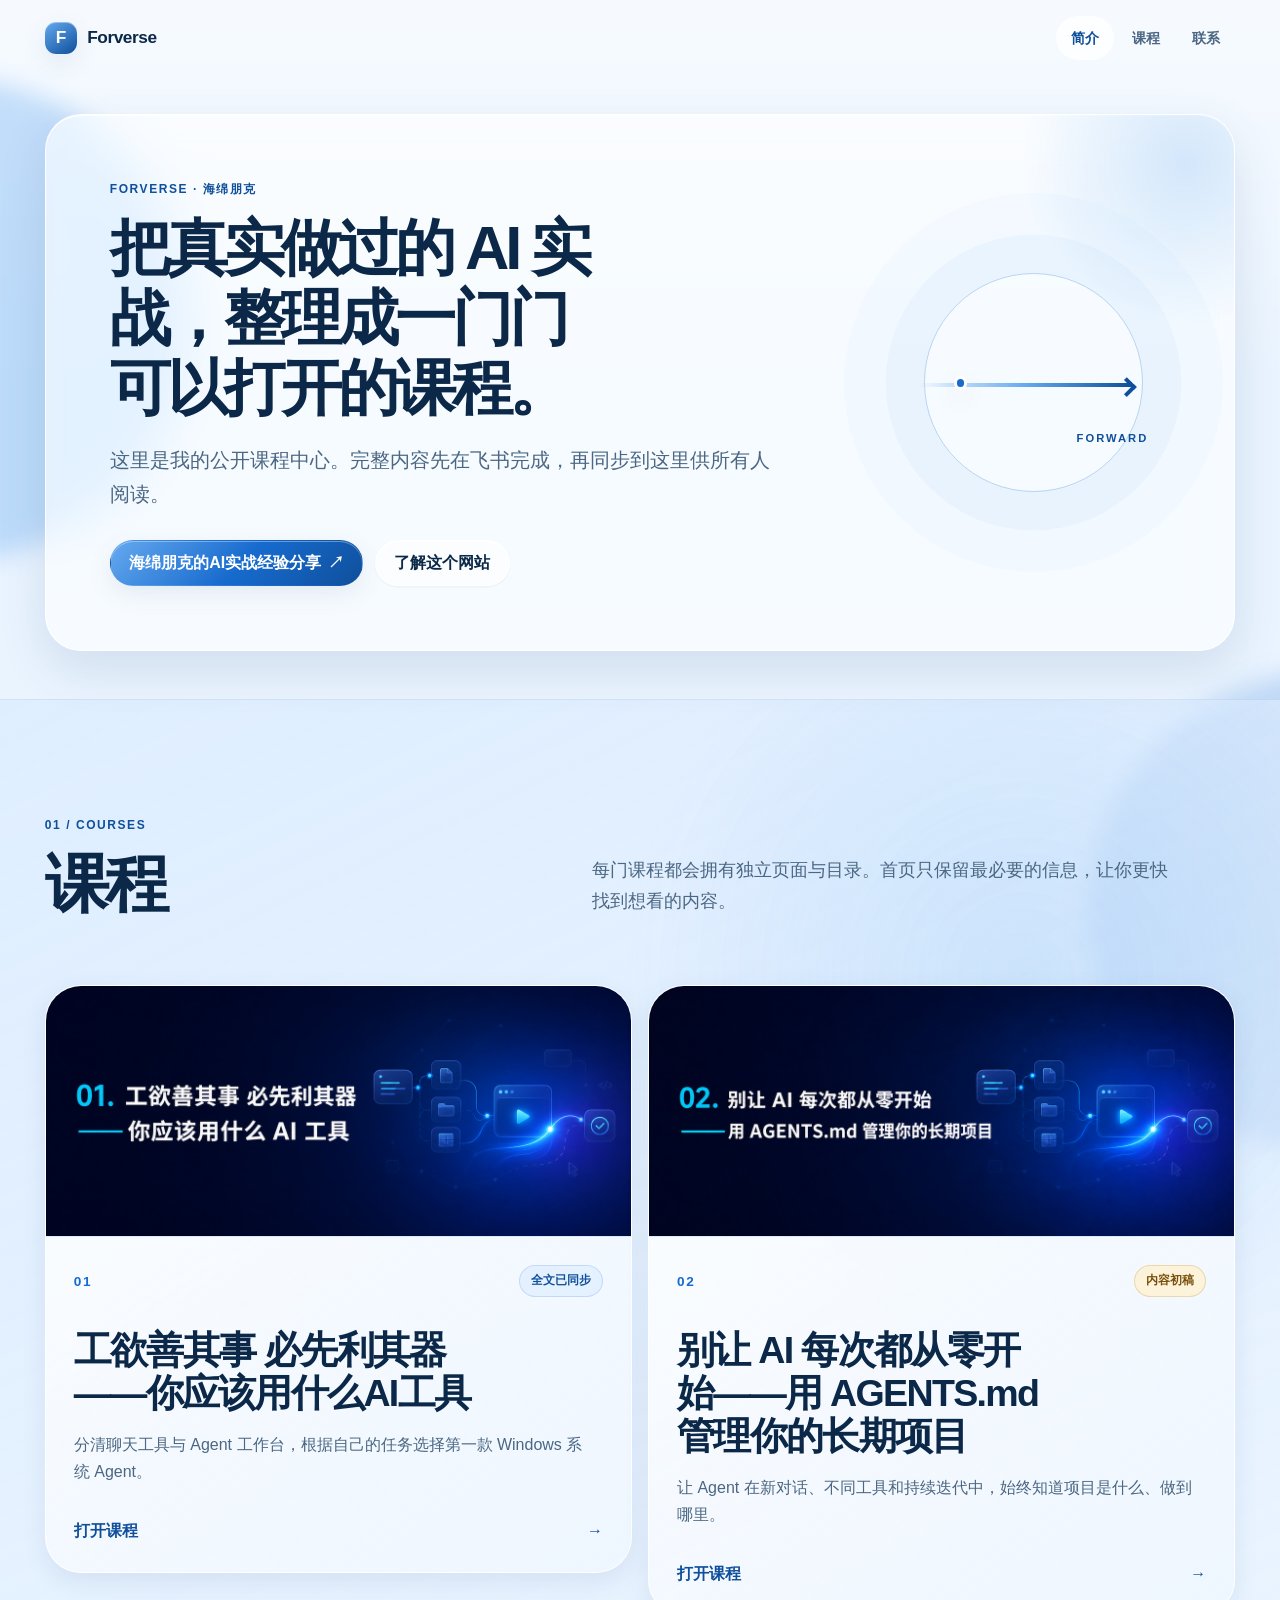
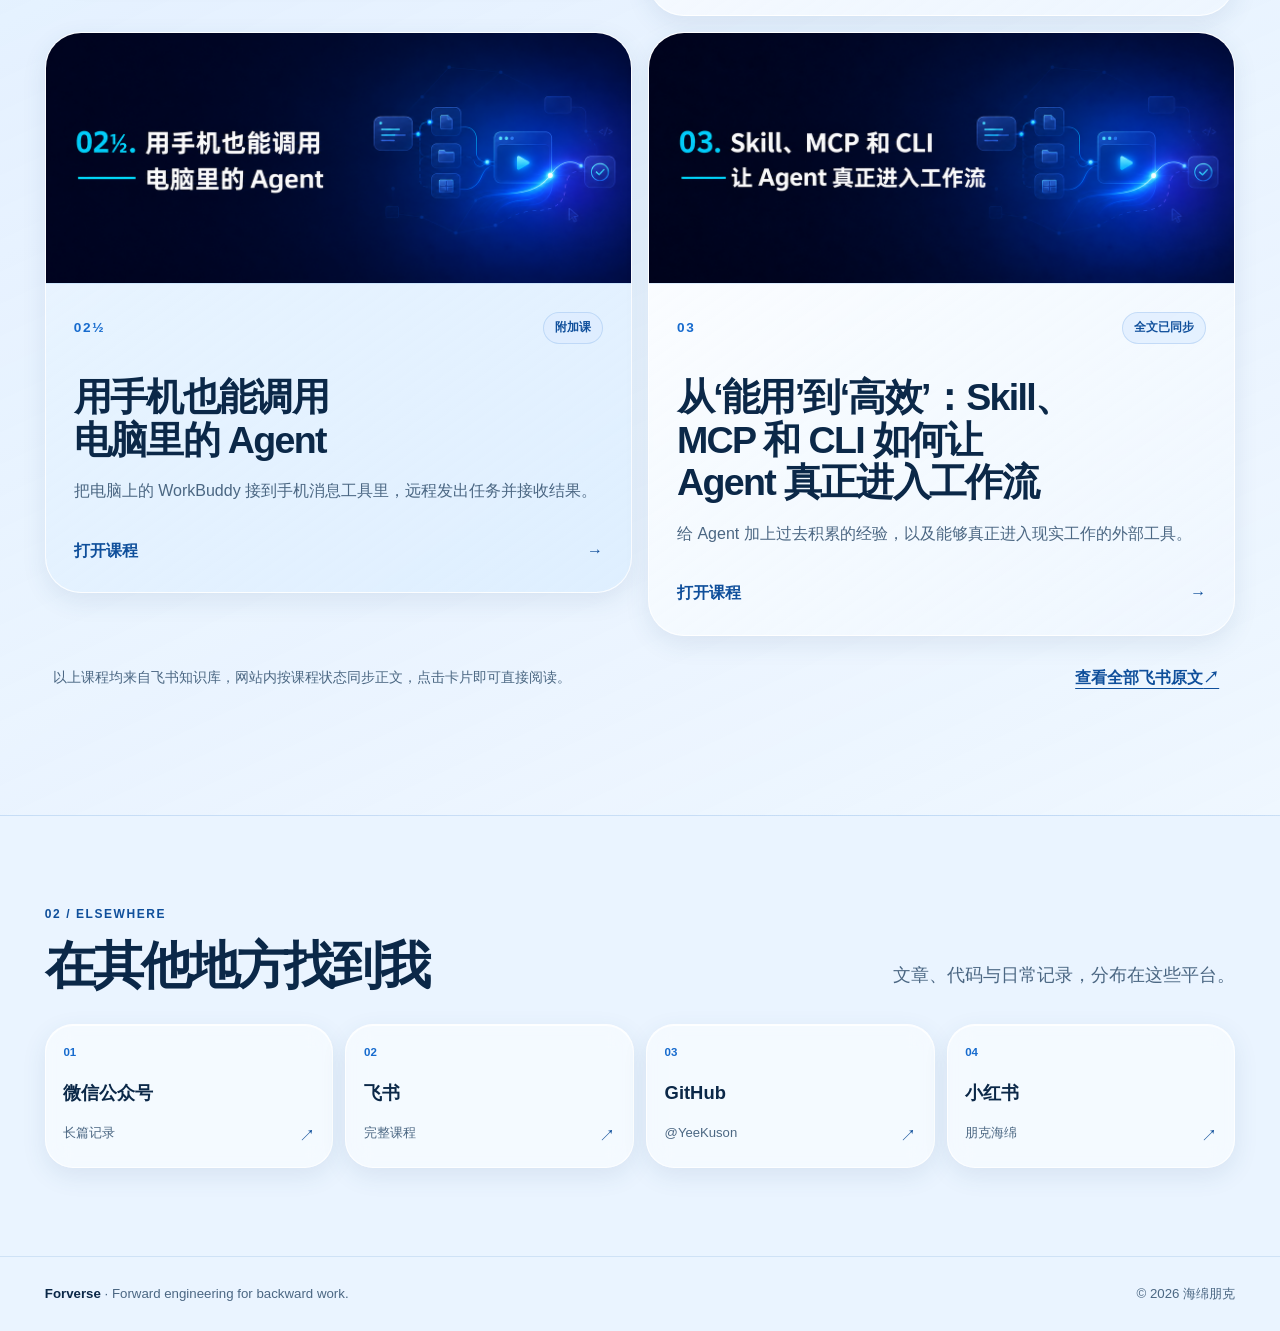
==== commit 3b6a7746: "feat: 同步课程封面与第03课完整正文" ====
--- a/index.html
+++ b/index.html
@@ -6,62 +6,44 @@
     <meta name="color-scheme" content="light" />
     <meta name="theme-color" content="#eaf4ff" />
     <meta name="robots" content="index, follow" />
-    <meta
-      name="description"
-      content="Forverse 是海绵朋克的个人网站，分享 AI Agent 实操、AI Native 工具、传统工作流改造与 FDE 实践。"
-    />
+    <meta name="description" content="Forverse 是海绵朋克的自媒体课程中心，完整课程同步自飞书知识库。" />
     <meta name="author" content="海绵朋克" />
     <link rel="canonical" href="https://yeekuson.github.io/" />
-    <meta
-      name="keywords"
-      content="Forverse, 海绵朋克, AI Agent, AI Native, FDE, 工作流改造"
-    />
-
+    <meta name="keywords" content="Forverse, 海绵朋克, AI Agent, AI 实战, AI Native, FDE" />
     <meta property="og:locale" content="zh_CN" />
     <meta property="og:type" content="website" />
     <meta property="og:site_name" content="Forverse" />
     <meta property="og:url" content="https://yeekuson.github.io/" />
-    <meta property="og:title" content="Forverse｜海绵朋克" />
-    <meta property="og:description" content="以前向工程，改造后向事务。" />
+    <meta property="og:title" content="Forverse｜海绵朋克的 AI 实战课程" />
+    <meta property="og:description" content="从飞书知识库同步的 AI 实战经验与完整课程。" />
     <meta property="og:image" content="https://yeekuson.github.io/assets/images/og-image.png" />
-    <meta
-      property="og:image:alt"
-      content="Forverse：以前向工程，改造后向事务。海绵朋克的 AI Agent 实践与 FDE 工作流改造。"
-    />
+    <meta property="og:image:alt" content="Forverse，海绵朋克的 AI 实战课程中心。" />
     <meta property="og:image:width" content="1200" />
     <meta property="og:image:height" content="630" />
-
     <meta name="twitter:card" content="summary_large_image" />
-    <meta name="twitter:title" content="Forverse｜海绵朋克" />
-    <meta name="twitter:description" content="以前向工程，改造后向事务。" />
+    <meta name="twitter:title" content="Forverse｜海绵朋克的 AI 实战课程" />
+    <meta name="twitter:description" content="从飞书知识库同步的 AI 实战经验与完整课程。" />
     <meta name="twitter:image" content="https://yeekuson.github.io/assets/images/og-image.png" />
-    <meta
-      name="twitter:image:alt"
-      content="Forverse：海绵朋克的 AI Agent 实践与 FDE 工作流改造。"
-    />
-
-    <title>Forverse｜海绵朋克的 AI Agent 实践与 FDE 工作流改造</title>
+    <title>Forverse｜海绵朋克的 AI 实战课程</title>
     <link rel="icon" href="favicon.svg" type="image/svg+xml" />
     <link rel="stylesheet" href="css/style.css" />
     <script src="js/main.js" defer></script>
   </head>
   <body>
     <a class="skip-link" href="#main-content">跳转到主要内容</a>
-    <div class="ambient-orb ambient-orb-one" aria-hidden="true"></div>
-    <div class="ambient-orb ambient-orb-two" aria-hidden="true"></div>
+    <div class="ambient ambient-left" aria-hidden="true"></div>
+    <div class="ambient ambient-right" aria-hidden="true"></div>
 
     <header class="site-header" data-header>
       <div class="container nav-shell">
-        <a class="brand" href="#home" aria-label="Forverse 首页">
-          <span class="brand-word">Forverse</span>
-          <span class="brand-arrow" aria-hidden="true">→</span>
+        <a class="brand" href="#intro" aria-label="返回 Forverse 首页顶部">
+          <span class="brand-mark" aria-hidden="true">F</span>
+          <span>Forverse</span>
         </a>
-
         <nav aria-label="主要导航">
           <ul class="nav-list">
-            <li class="nav-home"><a href="#home" data-nav-link>首页</a></li>
-            <li><a href="#about" data-nav-link>关于</a></li>
-            <li><a href="#work" data-nav-link>作品</a></li>
+            <li><a href="#intro" data-nav-link>简介</a></li>
+            <li><a href="#courses" data-nav-link>课程</a></li>
             <li><a href="#contact" data-nav-link>联系</a></li>
           </ul>
         </nav>
@@ -69,307 +51,197 @@
     </header>
 
     <main id="main-content">
-      <section class="hero section-anchor" id="home" aria-labelledby="hero-title">
-        <div class="container hero-grid">
-          <div class="hero-copy">
-            <p class="eyebrow">FORVERSE · FORWARD DEPLOYED ENGINEERING</p>
-            <h1 id="hero-title">
-              我是海绵朋克，<br />
-              一位用 AI Agent 改造真实工作流的<span class="title-accent">实践者</span>与<span
-                class="title-accent"
-                >技术哲学家</span
-              >。
-            </h1>
-            <p class="hero-description">
-              我从新手真正会遇到的问题出发，分享可复现的 AI 实操、工具作品，以及关于 AI Native 工作方式的判断。
-            </p>
-
-            <div class="hero-actions" aria-label="首屏操作">
-              <a class="button button-primary" href="#work">查看我在做什么</a>
-              <a class="button button-secondary" href="#contact">关注海绵朋克</a>
+      <section class="intro section-anchor" id="intro" aria-labelledby="intro-title">
+        <div class="container intro-shell glass-surface">
+          <div class="intro-copy">
+            <p class="eyebrow">FORVERSE · 海绵朋克</p>
+            <h1 id="intro-title">把真实做过的 AI 实战，整理成一门门可以打开的课程。</h1>
+            <p class="intro-lead">这里是我的公开课程中心。完整内容先在飞书完成，再同步到这里供所有人阅读。</p>
+            <div class="intro-actions">
+              <a class="button button-primary" href="https://mcnj84082pxc.feishu.cn/wiki/Qd7MwzwRHiT0fmklGGScd7plnOe" target="_blank" rel="noopener noreferrer">
+                海绵朋克的AI实战经验分享 <span aria-hidden="true">↗</span>
+              </a>
+              <button class="button button-quiet" type="button" data-open-dialog="intro-dialog">了解这个网站</button>
             </div>
-
-            <p class="brand-statement">
-              <span>以前向工程，改造后向事务。</span>
-              <small>Forward engineering for backward work.</small>
-            </p>
-          </div>
-
-          <div class="flow-visual" aria-hidden="true">
-            <div class="flow-label flow-label-start">BACKWARD WORK</div>
-            <div class="flow-lines">
-              <span class="flow-line flow-line-one"></span>
-              <span class="flow-line flow-line-two"></span>
-              <span class="flow-line flow-line-three"></span>
-              <span class="flow-spine"></span>
-              <span class="flow-tip"></span>
-            </div>
-            <div class="flow-nodes">
-              <span>重复</span>
-              <span>割裂</span>
-              <span>人工</span>
-            </div>
-            <div class="flow-label flow-label-end">FORWARD</div>
-          </div>
-        </div>
-        <div class="container hero-footnote" aria-hidden="true">
-          <span>REAL PROBLEMS</span>
-          <span class="footnote-line"></span>
-          <span>WORKING SYSTEMS</span>
-        </div>
-      </section>
-
-      <section class="about section-anchor" id="about" aria-labelledby="about-title">
+          </div>
+          <div class="intro-signal" aria-hidden="true">
+            <span class="signal-ring"></span>
+            <span class="signal-line"></span>
+            <span class="signal-dot"></span>
+            <span class="signal-word">FORWARD</span>
+          </div>
+        </div>
+      </section>
+
+      <section class="courses section-anchor" id="courses" aria-labelledby="courses-title">
         <div class="container">
           <div class="section-heading">
-            <p class="section-index">01 / ABOUT</p>
-            <h2 id="about-title">关于我</h2>
-          </div>
-
-          <div class="about-layout">
-            <div class="about-copy">
-              <p class="lead">
-                我是海绵朋克，一名持续探索 AI Agent 实际应用的独立实践者。
-              </p>
-              <p>
-                我关注的不是“AI 能不能做出一个演示”，而是它能否真正进入现实工作，把原本重复、低效、割裂的流程重新组织起来。
-              </p>
-              <p>
-                我会以新手能够理解和复现的方式，记录工具搭建、Agent 开发、工作流改造和 AI 协作中的真实经验，也会讨论技术的能力边界，以及它究竟会怎样改变我们的学习和工作方式。
-              </p>
+            <div>
+              <p class="section-kicker">01 / COURSES</p>
+              <h2 id="courses-title">课程</h2>
             </div>
-
-            <div class="principle-note">
-              <p class="note-label">我的内容原则</p>
-              <blockquote>
-                站在新手视角，分享可以真正动手复现的 AI 实操与见解。
-              </blockquote>
-              <div class="tag-row" aria-label="关注领域">
-                <span>AI Agent</span>
-                <span>AI Native</span>
-                <span>FDE</span>
-              </div>
+            <p>每门课程都会拥有独立页面与目录。首页只保留最必要的信息，让你更快找到想看的内容。</p>
+          </div>
+
+          <div class="course-grid">
+            <article class="course-card" style="--i: 1">
+              <a href="courses/ai-tool-selection/">
+                <img class="course-card-cover" src="assets/images/course-01-cover.png" alt="01. 工欲善其事 必先利其器——你应该用什么 AI 工具" loading="lazy" decoding="async" />
+                <div class="course-card-body">
+                  <div class="course-card-top">
+                    <span class="course-number">01</span>
+                    <span class="course-status">全文已同步</span>
+                  </div>
+                  <h3>工欲善其事 必先利其器——你应该用什么AI工具</h3>
+                  <p>分清聊天工具与 Agent 工作台，根据自己的任务选择第一款 Windows 系统 Agent。</p>
+                  <span class="course-action">打开课程 <span aria-hidden="true">→</span></span>
+                </div>
+              </a>
+            </article>
+
+            <article class="course-card" style="--i: 2">
+              <a href="courses/agents-md-project-memory/">
+                <img class="course-card-cover" src="assets/images/course-02-cover.png" alt="02. 别让 AI 每次都从零开始——用 AGENTS.md 管理你的长期项目" loading="lazy" decoding="async" />
+                <div class="course-card-body">
+                  <div class="course-card-top">
+                    <span class="course-number">02</span>
+                    <span class="course-status course-status-draft">内容初稿</span>
+                  </div>
+                  <h3>别让 AI 每次都从零开始——用 AGENTS.md 管理你的长期项目</h3>
+                  <p>让 Agent 在新对话、不同工具和持续迭代中，始终知道项目是什么、做到哪里。</p>
+                  <span class="course-action">打开课程 <span aria-hidden="true">→</span></span>
+                </div>
+              </a>
+            </article>
+
+            <article class="course-card course-card-extra" style="--i: 3">
+              <a href="courses/mobile-agent-remote/">
+                <img class="course-card-cover" src="assets/images/course-02-5-cover.png" alt="02½. 用手机也能调用电脑里的 Agent" loading="lazy" decoding="async" />
+                <div class="course-card-body">
+                  <div class="course-card-top">
+                    <span class="course-number">02½</span>
+                    <span class="course-status">附加课</span>
+                  </div>
+                  <h3>用手机也能调用电脑里的 Agent</h3>
+                  <p>把电脑上的 WorkBuddy 接到手机消息工具里，远程发出任务并接收结果。</p>
+                  <span class="course-action">打开课程 <span aria-hidden="true">→</span></span>
+                </div>
+              </a>
+            </article>
+
+            <article class="course-card" style="--i: 4">
+              <a href="courses/skill-mcp-cli-workflow/">
+                <img class="course-card-cover" src="assets/images/course-03-cover.png" alt="03. Skill、MCP 和 CLI" loading="lazy" decoding="async" />
+                <div class="course-card-body">
+                  <div class="course-card-top">
+                    <span class="course-number">03</span>
+                    <span class="course-status">全文已同步</span>
+                  </div>
+                  <h3>从‘能用’到‘高效’：Skill、MCP 和 CLI 如何让 Agent 真正进入工作流</h3>
+                  <p>给 Agent 加上过去积累的经验，以及能够真正进入现实工作的外部工具。</p>
+                  <span class="course-action">打开课程 <span aria-hidden="true">→</span></span>
+                </div>
+              </a>
+            </article>
+          </div>
+
+          <div class="course-source">
+            <p>以上课程均来自飞书知识库，网站内按课程状态同步正文，点击卡片即可直接阅读。</p>
+            <a class="text-link" href="https://mcnj84082pxc.feishu.cn/wiki/Qd7MwzwRHiT0fmklGGScd7plnOe" target="_blank" rel="noopener noreferrer">
+              查看全部飞书原文 <span aria-hidden="true">↗</span>
+            </a>
+          </div>
+        </div>
+      </section>
+
+      <section class="contact section-anchor" id="contact" aria-labelledby="contact-title">
+        <div class="container">
+          <div class="contact-heading">
+            <div>
+              <p class="section-kicker">02 / ELSEWHERE</p>
+              <h2 id="contact-title">在其他地方找到我</h2>
             </div>
-          </div>
-
-          <div class="value-grid">
-            <article class="value-card">
-              <p class="card-number">01</p>
-              <h3>实践</h3>
-              <p>持续制作和验证 AI Agent、知识工具与自动化工作流。</p>
-            </article>
-            <article class="value-card">
-              <p class="card-number">02</p>
-              <h3>分享</h3>
-              <p>将复杂技术转化为新手可以理解、操作和复现的内容。</p>
-            </article>
-            <article class="value-card">
-              <p class="card-number">03</p>
-              <h3>思考</h3>
-              <p>关注技术背后的工作方式、能力边界和长期影响。</p>
-            </article>
-          </div>
-        </div>
-      </section>
-
-      <section class="work section-anchor" id="work" aria-labelledby="work-title">
-        <div class="container">
-          <div class="section-heading section-heading-wide">
-            <div>
-              <p class="section-index">02 / WORK</p>
-              <h2 id="work-title">我在做什么</h2>
-            </div>
-            <p>
-              我正在制作能够真正提升效率的 AI Native 工具，改造传统工作流，并尝试以 FDE 的视角让 AI 进入真实产业和具体事务。
+            <p>文章、代码与日常记录，分布在这些平台。</p>
+          </div>
+
+          <div class="contact-grid">
+            <button class="contact-card" type="button" data-open-qr="wechat" aria-label="查看微信公众号二维码">
+              <span class="contact-index">01</span>
+              <span class="contact-name">微信公众号</span>
+              <span class="contact-note">长篇记录</span>
+              <span class="contact-arrow" aria-hidden="true">↗</span>
+            </button>
+            <a class="contact-card" href="https://mcnj84082pxc.feishu.cn/wiki/Qd7MwzwRHiT0fmklGGScd7plnOe" target="_blank" rel="noopener noreferrer">
+              <span class="contact-index">02</span>
+              <span class="contact-name">飞书</span>
+              <span class="contact-note">完整课程</span>
+              <span class="contact-arrow" aria-hidden="true">↗</span>
+            </a>
+            <a class="contact-card" href="https://github.com/YeeKuson" target="_blank" rel="noopener noreferrer">
+              <span class="contact-index">03</span>
+              <span class="contact-name">GitHub</span>
+              <span class="contact-note">@YeeKuson</span>
+              <span class="contact-arrow" aria-hidden="true">↗</span>
+            </a>
+            <button class="contact-card" type="button" data-open-qr="xiaohongshu" aria-label="查看小红书二维码">
+              <span class="contact-index">04</span>
+              <span class="contact-name">小红书</span>
+              <span class="contact-note">朋克海绵</span>
+              <span class="contact-arrow" aria-hidden="true">↗</span>
+            </button>
+          </div>
+          <noscript>
+            <p class="noscript-links">
+              <a href="assets/qrcodes/wechat-official.jpg" target="_blank" rel="noopener noreferrer">微信公众号二维码 ↗</a>
+              <a href="assets/qrcodes/xiaohongshu.jpg" target="_blank" rel="noopener noreferrer">小红书二维码 ↗</a>
             </p>
-          </div>
-
-          <div class="work-list">
-            <details class="work-item" name="work-direction">
-              <summary>
-                <span class="work-number">01</span>
-                <span class="work-content">
-                  <span class="work-title-row">
-                    <span class="work-title">AI Native 工具</span>
-                    <span class="status">持续探索</span>
-                  </span>
-                  <span class="work-summary">围绕真实需求制作由 AI 驱动，而不是仅仅附加 AI 功能的工具。</span>
-                </span>
-                <span class="direction-mark" aria-hidden="true">↘</span>
-              </summary>
-              <div class="work-detail-panel">
-                <p class="detail-label">具体关注</p>
-                <ul class="detail-list">
-                  <li>从具体问题定义工具边界</li>
-                  <li>让 AI 参与核心流程，而非停留在表层入口</li>
-                </ul>
-                <a class="detail-link" href="https://github.com/YeeKuson" target="_blank" rel="noopener noreferrer">在 GitHub 查看项目 ↗</a>
-              </div>
-            </details>
-
-            <details class="work-item" name="work-direction">
-              <summary>
-                <span class="work-number">02</span>
-                <span class="work-content">
-                  <span class="work-title-row">
-                    <span class="work-title">工作流改造</span>
-                    <span class="status">实践中</span>
-                  </span>
-                  <span class="work-summary">识别重复步骤、信息断点和人工负担，用 Agent、自动化和软件系统重新组织流程。</span>
-                </span>
-                <span class="direction-mark" aria-hidden="true">↘</span>
-              </summary>
-              <div class="work-detail-panel">
-                <p class="detail-label">实践原则</p>
-                <ul class="detail-list">
-                  <li>优先处理高频、耗时、容易出错的问题</li>
-                  <li>不为使用 AI 而使用 AI</li>
-                </ul>
-                <a class="detail-link" href="https://mcnj84082pxc.feishu.cn/wiki/Qd7MwzwRHiT0fmklGGScd7plnOe" target="_blank" rel="noopener noreferrer">在飞书查看完整内容 ↗</a>
-              </div>
-            </details>
-
-            <details class="work-item" name="work-direction">
-              <summary>
-                <span class="work-number">03</span>
-                <span class="work-content">
-                  <span class="work-title-row">
-                    <span class="work-title">FDE 实践</span>
-                    <span class="status status-secondary">持续探索</span>
-                  </span>
-                  <span class="work-summary">从真实现场和具体问题出发，把业务规则与软件工程结合起来。</span>
-                </span>
-                <span class="direction-mark" aria-hidden="true">↘</span>
-              </summary>
-              <div class="work-detail-panel">
-                <p class="detail-label">实践方向</p>
-                <ul class="detail-list">
-                  <li>理解现场约束，而不是只做概念演示</li>
-                  <li>让解决方案在真实流程中持续工作</li>
-                </ul>
-                <a class="detail-link" href="https://mcnj84082pxc.feishu.cn/wiki/Qd7MwzwRHiT0fmklGGScd7plnOe" target="_blank" rel="noopener noreferrer">在飞书查看完整内容 ↗</a>
-              </div>
-            </details>
-          </div>
-
-          <div class="project-empty" aria-labelledby="project-empty-title">
-            <p class="empty-label">PROJECTS / COMING NEXT</p>
-            <h3 id="project-empty-title">作品会在准备好之后出现。</h3>
-            <p>新作品会先在飞书完成，再同步到这里；首页保留摘要，详情页展开完整过程。</p>
-          </div>
-        </div>
-      </section>
-
-      <section class="contact section-anchor" id="contact" aria-labelledby="contact-title">
-        <div class="container contact-panel">
-          <div class="contact-heading">
-            <p class="section-index">03 / CONTACT</p>
-            <h2 id="contact-title">找到我</h2>
-          </div>
-
-          <div class="contact-content">
-            <p class="contact-lead">
-              你可以在这些平台查看我的文章、公开文档、项目代码和日常记录。
-            </p>
-            <div class="social-grid" aria-label="社交媒体入口">
-              <article class="social-card social-card-qr">
-                <div class="social-card-header">
-                  <p class="social-index">01</p>
-                  <h3>微信公众号</h3>
-                </div>
-                <p class="social-description">长篇实践记录、方法总结和阶段性思考。</p>
-                <a
-                  class="qr-link"
-                  href="assets/qrcodes/wechat-official.jpg"
-                  target="_blank"
-                  rel="noopener noreferrer"
-                  aria-label="查看微信公众号二维码大图"
-                >
-                  <img
-                    class="qr-image qr-image-square"
-                    src="assets/qrcodes/wechat-official.jpg"
-                    alt="海绵朋克微信公众号二维码"
-                    loading="lazy"
-                    decoding="async"
-                  />
-                  <span>微信扫码关注 · 查看大图 ↗</span>
-                </a>
-              </article>
-
-              <article class="social-card">
-                <div class="social-card-header">
-                  <p class="social-index">02</p>
-                  <h3>飞书</h3>
-                </div>
-                <p class="social-description">系统化知识、公开文档、项目说明和资料沉淀。</p>
-                <a
-                  class="social-link"
-                  href="https://mcnj84082pxc.feishu.cn/wiki/Qd7MwzwRHiT0fmklGGScd7plnOe"
-                  target="_blank"
-                  rel="noopener noreferrer"
-                >
-                  查看飞书知识库 <span aria-hidden="true">↗</span>
-                </a>
-              </article>
-
-              <article class="social-card">
-                <div class="social-card-header">
-                  <p class="social-index">03</p>
-                  <h3>GitHub</h3>
-                </div>
-                <p class="social-description">查看开源项目、代码仓库和开发记录。</p>
-                <p class="social-handle">@YeeKuson</p>
-                <a
-                  class="social-link"
-                  href="https://github.com/YeeKuson"
-                  target="_blank"
-                  rel="noopener noreferrer"
-                >
-                  前往 GitHub <span aria-hidden="true">↗</span>
-                </a>
-              </article>
-
-              <article class="social-card social-card-qr social-card-xiaohongshu">
-                <div class="social-card-header">
-                  <p class="social-index">04</p>
-                  <h3>小红书</h3>
-                </div>
-                <p class="social-description">轻量经验分享、工具推荐和过程记录。</p>
-                <p class="social-handle">朋克海绵 · 小红书号 95571840715</p>
-                <a
-                  class="qr-link"
-                  href="assets/qrcodes/xiaohongshu.jpg"
-                  target="_blank"
-                  rel="noopener noreferrer"
-                  aria-label="查看小红书账号二维码大图"
-                >
-                  <img
-                    class="qr-image qr-image-profile"
-                    src="assets/qrcodes/xiaohongshu.jpg"
-                    alt="朋克海绵的小红书账号卡片和二维码，小红书号 95571840715"
-                    loading="lazy"
-                    decoding="async"
-                  />
-                  <span>扫码在小红书找到我 · 查看大图 ↗</span>
-                </a>
-              </article>
-            </div>
-          </div>
+          </noscript>
         </div>
       </section>
     </main>
 
     <footer class="site-footer">
       <div class="container footer-layout">
-        <div>
-          <a class="footer-brand" href="#home">Forverse</a>
-          <p>Forward engineering for backward work.</p>
-        </div>
-        <div class="footer-meta">
-          <p>© <span data-current-year>2026</span> 海绵朋克</p>
-          <a href="#home">回到顶部 ↑</a>
-        </div>
+        <p><strong>Forverse</strong> · Forward engineering for backward work.</p>
+        <p>© <span data-current-year>2026</span> 海绵朋克</p>
       </div>
     </footer>
+
+    <div class="dialog-layer" id="intro-dialog" data-dialog hidden>
+      <button class="dialog-backdrop" type="button" tabindex="-1" data-dialog-backdrop data-close-dialog aria-label="关闭网站介绍"></button>
+      <section class="dialog-panel dialog-panel-copy glass-surface" role="dialog" aria-modal="true" aria-labelledby="intro-dialog-title" tabindex="-1">
+        <div class="dialog-toolbar">
+          <p>ABOUT FORVERSE</p>
+          <button class="icon-button" type="button" data-close-dialog aria-label="关闭网站介绍">×</button>
+        </div>
+        <div class="dialog-scroll">
+          <p class="dialog-kicker">以前向工程，改造后向事务。</p>
+          <h2 id="intro-dialog-title">一个从真实问题出发的 AI 实践与课程入口。</h2>
+          <p>我是海绵朋克，一名持续探索 AI Agent 实际应用的独立实践者。我关注的不是“AI 能不能做出一个演示”，而是它能否真正进入现实工作，把原本重复、低效、割裂的流程重新组织起来。</p>
+          <p>我会以新手能够理解和复现的方式，记录工具搭建、Agent 开发、工作流改造和 AI 协作中的真实经验，也会讨论技术的能力边界，以及它究竟会怎样改变我们的学习和工作方式。</p>
+          <div class="dialog-principle">
+            <span>内容原则</span>
+            <strong>站在新手视角，分享可以真正动手复现的 AI 实操与见解。</strong>
+          </div>
+          <a class="button button-primary" href="https://mcnj84082pxc.feishu.cn/wiki/Qd7MwzwRHiT0fmklGGScd7plnOe" target="_blank" rel="noopener noreferrer">阅读飞书知识库 ↗</a>
+        </div>
+      </section>
+    </div>
+
+    <div class="dialog-layer" id="qr-dialog" data-dialog hidden>
+      <button class="dialog-backdrop" type="button" tabindex="-1" data-dialog-backdrop data-close-dialog aria-label="关闭二维码"></button>
+      <section class="dialog-panel dialog-panel-qr glass-surface" role="dialog" aria-modal="true" aria-labelledby="qr-dialog-title" tabindex="-1">
+        <div class="dialog-toolbar">
+          <p>SCAN TO FOLLOW</p>
+          <button class="icon-button" type="button" data-close-dialog aria-label="关闭二维码">×</button>
+        </div>
+        <div class="qr-content">
+          <p class="dialog-kicker" data-qr-label>微信公众号</p>
+          <h2 id="qr-dialog-title" data-qr-title>扫码关注海绵朋克</h2>
+          <img data-qr-image src="assets/qrcodes/wechat-official.jpg" alt="海绵朋克微信公众号二维码" />
+          <p data-qr-description>长篇实践记录、方法总结和阶段性思考。</p>
+        </div>
+      </section>
+    </div>
   </body>
 </html>
--- a/css/style.css
+++ b/css/style.css
@@ -1,85 +1,50 @@
 :root {
-  --primary-h: 212.5;
-  --primary-soft: #e5edf5;
-  --primary-light: #629bde;
   --primary: #176bce;
-  --primary-dark: #104a8e;
-  --primary-darker: #0d3059;
-  --background: #f4f9ff;
-  --surface: #f8fbff;
-  --surface-strong: #e7f2ff;
-  --surface-muted: #dcecff;
-  --foreground: #193657;
-  --foreground-muted: #355478;
-  --foreground-subtle: #526e8f;
+  --primary-light: #66a9ef;
+  --primary-dark: #0f4f9b;
+  --primary-darker: #082d5a;
+  --primary-soft: #dcebff;
   --on-primary: #ffffff;
-  --border: #c9ddf2;
-  --border-strong: #91b8df;
-  --success: #279153;
-  --warning: #d58515;
-  --info: #227ad3;
-  --destructive: #d03c25;
-
-  --color-bg: var(--background);
-  --color-surface: var(--surface);
-  --color-surface-strong: var(--surface-strong);
-  --color-text: var(--foreground);
-  --color-text-muted: var(--foreground-muted);
-  --color-text-weak: var(--foreground-subtle);
-  --color-border: var(--border);
-  --color-primary: var(--primary);
-  --color-primary-hover: var(--primary-dark);
-  --color-primary-soft: var(--primary-soft);
-  --color-secondary: var(--primary-darker);
-  --color-secondary-soft: var(--surface-muted);
-  --color-focus: var(--primary-dark);
-
-  --font-sans: "Source Han Sans SC", "Noto Sans CJK SC", "Microsoft YaHei",
-    "PingFang SC", "Hiragino Sans GB", Arial, sans-serif;
-  --font-xs: 0.75rem;
-  --font-sm: 0.875rem;
-  --font-base: 1rem;
-  --font-md: 1.125rem;
-  --font-lg: 1.5rem;
-  --font-xl: 2rem;
-  --font-2xl: clamp(2.5rem, 5.7vw, 5.2rem);
-
-  --space-1: 0.5rem;
-  --space-2: 1rem;
-  --space-3: 1.5rem;
-  --space-4: 2rem;
-  --space-5: 3rem;
-  --space-6: 4rem;
-  --space-7: 6rem;
-  --space-8: 8rem;
-
-  --radius-sm: 8px;
-  --radius-md: 14px;
-  --radius-lg: 22px;
+  --background: #eaf4ff;
+  --background-deep: #d7eaff;
+  --foreground: #0b2848;
+  --foreground-muted: #4b6783;
+  --foreground-soft: #7590aa;
+  --border: rgba(74, 132, 190, 0.22);
+  --glass: rgba(255, 255, 255, 0.62);
+  --glass-strong: rgba(255, 255, 255, 0.82);
+  --info: #176bce;
+  --success: #167c64;
+  --warning: #9a6300;
+  --error: #b43d51;
+  --shadow-color: 212deg 45% 35%;
+  --shadow-xs: 0 1px 2px hsl(var(--shadow-color) / 0.08);
+  --shadow-sm: 0 8px 24px hsl(var(--shadow-color) / 0.1);
+  --shadow-md: 0 18px 48px hsl(var(--shadow-color) / 0.14);
+  --shadow-lg: 0 32px 80px hsl(var(--shadow-color) / 0.18);
+  --radius-sm: 0.75rem;
+  --radius-md: 1.15rem;
+  --radius-lg: 1.75rem;
+  --radius-xl: 2.25rem;
   --radius-pill: 999px;
-  --page-gutter: clamp(1.25rem, 4vw, 3rem);
   --container: 75rem;
   --header-height: 4.75rem;
-  --shadow-xs: 0 1px 2px hsla(212.5, 32%, 30%, 0.08);
-  --shadow-sm: 0 2px 8px hsla(212.5, 32%, 30%, 0.12);
-  --shadow-md: 0 8px 24px hsla(212.5, 32%, 30%, 0.16);
-  --shadow-lg: 0 16px 40px hsla(212.5, 32%, 30%, 0.2);
-  --shadow-xl: 0 24px 64px hsla(212.5, 32%, 30%, 0.24);
+  --font-sans: "Source Han Sans SC", "Noto Sans CJK SC", "Microsoft YaHei", "PingFang SC", "Hiragino Sans GB", Arial, sans-serif;
+  --font-serif: "Source Han Serif SC", "Noto Serif CJK SC", "Songti SC", SimSun, serif;
   --dur-xs: 120ms;
-  --dur-sm: 180ms;
-  --dur-md: 260ms;
-  --dur-lg: 400ms;
-  --ease-standard: cubic-bezier(0.4, 0, 0.2, 1);
-  --ease-decelerate: cubic-bezier(0, 0, 0.2, 1);
-  --ease-accelerate: cubic-bezier(0.4, 0.14, 1, 1);
-  --spring-soft: cubic-bezier(0.25, 0.46, 0.45, 0.94);
-  --spring-medium: cubic-bezier(0.22, 1.2, 0.36, 1);
+  --dur-sm: 200ms;
+  --dur-md: 320ms;
+  --dur-lg: 520ms;
+  --ease-standard: cubic-bezier(0.2, 0, 0, 1);
+  --ease-decelerate: cubic-bezier(0, 0, 0, 1);
+  --ease-accelerate: cubic-bezier(0.3, 0, 1, 1);
+  --spring-gentle: cubic-bezier(0.22, 1.08, 0.36, 1);
+  --spring-soft: cubic-bezier(0.22, 1.2, 0.36, 1);
   --z-base: 0;
-  --z-sticky: 20;
-  --z-popover: 40;
-  --z-toast: 60;
-  --z-modal: 80;
-  --transition: var(--dur-sm) var(--ease-standard);
+  --z-content: 10;
+  --z-header: 50;
+  --z-overlay: 90;
+  --z-dialog: 100;
 }
 
 *,
@@ -89,45 +54,22 @@
 }
 
 html {
-  overflow-x: clip;
   scroll-behavior: smooth;
   scroll-padding-top: calc(var(--header-height) + 1rem);
 }
 
 body {
+  min-width: 0;
   margin: 0;
-  min-width: 0;
-  overflow-x: hidden;
+  overflow-x: clip;
   background:
-    radial-gradient(circle at 8% 5%, rgba(98, 155, 222, 0.2), transparent 29rem),
-    radial-gradient(circle at 94% 28%, rgba(23, 107, 206, 0.13), transparent 34rem),
-    linear-gradient(155deg, #f8fbff 0%, var(--color-bg) 46%, #eaf4ff 100%);
-  color: var(--color-text);
+    linear-gradient(180deg, rgba(255, 255, 255, 0.6), transparent 24rem),
+    var(--background);
+  color: var(--foreground);
   font-family: var(--font-sans);
-  font-size: var(--font-base);
-  line-height: 1.75;
+  font-size: 1rem;
+  line-height: 1.7;
   text-rendering: optimizeLegibility;
-  -webkit-font-smoothing: antialiased;
-}
-
-body::before {
-  position: fixed;
-  z-index: -1;
-  inset: 0;
-  background-image: radial-gradient(rgba(13, 48, 89, 0.055) 0.6px, transparent 0.6px);
-  background-size: 6px 6px;
-  content: "";
-  pointer-events: none;
-}
-
-::selection {
-  background: var(--color-primary-soft);
-  color: var(--color-text);
-}
-
-a {
-  color: inherit;
-  text-underline-offset: 0.2em;
 }
 
 button,
@@ -135,23 +77,32 @@
   -webkit-tap-highlight-color: transparent;
 }
 
-a:focus-visible,
-button:focus-visible {
-  outline: 3px solid var(--color-focus);
-  outline-offset: 4px;
+button {
+  color: inherit;
+  font: inherit;
+}
+
+a {
+  color: inherit;
+}
+
+img {
+  display: block;
+  max-width: 100%;
 }
 
 h1,
 h2,
 h3,
 p,
-blockquote {
+ul {
   margin-top: 0;
 }
 
 h1,
 h2,
 h3 {
+  line-height: 1.14;
   text-wrap: balance;
 }
 
@@ -159,20 +110,29 @@
   text-wrap: pretty;
 }
 
+[hidden] {
+  display: none !important;
+}
+
+:focus-visible {
+  outline: 3px solid var(--primary-light);
+  outline-offset: 3px;
+}
+
 .container {
-  width: min(100% - (var(--page-gutter) * 2), var(--container));
+  width: min(calc(100% - clamp(2rem, 7vw, 6rem)), var(--container));
   margin-inline: auto;
 }
 
 .skip-link {
   position: fixed;
-  z-index: 100;
-  top: 0.75rem;
-  left: 0.75rem;
-  padding: 0.65rem 1rem;
+  z-index: 1000;
+  top: 0.5rem;
+  left: 0.5rem;
+  padding: 0.7rem 1rem;
   border-radius: var(--radius-sm);
-  background: var(--color-text);
-  color: var(--color-surface);
+  background: var(--primary-darker);
+  color: #fff;
   transform: translateY(-160%);
 }
 
@@ -180,810 +140,1195 @@
   transform: translateY(0);
 }
 
+.ambient {
+  position: fixed;
+  z-index: -1;
+  width: 30rem;
+  height: 30rem;
+  border-radius: 50%;
+  filter: blur(12px);
+  pointer-events: none;
+}
+
+.ambient-left {
+  top: 5rem;
+  left: -18rem;
+  background: rgba(99, 169, 239, 0.34);
+}
+
+.ambient-right {
+  top: 42rem;
+  right: -18rem;
+  background: rgba(23, 107, 206, 0.2);
+}
+
+.glass-surface {
+  border: 1px solid rgba(255, 255, 255, 0.82);
+  background: var(--glass);
+  box-shadow: var(--shadow-md), inset 0 1px 0 rgba(255, 255, 255, 0.88);
+  -webkit-backdrop-filter: blur(20px) saturate(1.25);
+  backdrop-filter: blur(20px) saturate(1.25);
+}
+
+.site-header {
+  position: fixed;
+  z-index: 50;
+  inset: 0 0 auto;
+  height: var(--header-height);
+  transition: background-color var(--dur-sm) var(--ease-standard);
+}
+
+.nav-shell {
+  display: flex;
+  height: 100%;
+  align-items: center;
+  justify-content: space-between;
+  gap: 1rem;
+}
+
+.site-header.is-scrolled {
+  border-bottom: 1px solid rgba(255, 255, 255, 0.68);
+  background: rgba(239, 247, 255, 0.78);
+  box-shadow: var(--shadow-xs);
+  -webkit-backdrop-filter: blur(16px) saturate(1.2);
+  backdrop-filter: blur(16px) saturate(1.2);
+}
+
+.brand {
+  display: inline-flex;
+  min-height: 44px;
+  align-items: center;
+  gap: 0.65rem;
+  font-size: 1.08rem;
+  font-weight: 760;
+  letter-spacing: -0.025em;
+  text-decoration: none;
+}
+
+.brand-mark {
+  display: grid;
+  width: 2rem;
+  height: 2rem;
+  place-items: center;
+  border-radius: 0.7rem;
+  background: linear-gradient(145deg, var(--primary-light), var(--primary-dark));
+  color: white;
+  box-shadow: var(--shadow-sm), inset 0 1px 0 rgba(255, 255, 255, 0.38);
+}
+
+.nav-list {
+  display: flex;
+  margin: 0;
+  padding: 0;
+  gap: 0.2rem;
+  list-style: none;
+}
+
+.nav-list a {
+  display: grid;
+  min-width: 3.6rem;
+  min-height: 44px;
+  padding-inline: 0.75rem;
+  place-items: center;
+  border-radius: var(--radius-pill);
+  color: var(--foreground-muted);
+  font-size: 0.9rem;
+  font-weight: 650;
+  text-decoration: none;
+  transition: color var(--dur-sm), background-color var(--dur-sm);
+}
+
+.nav-list a:hover,
+.nav-list a.is-active {
+  background: rgba(255, 255, 255, 0.72);
+  color: var(--primary-dark);
+}
+
 .section-anchor {
   scroll-margin-top: calc(var(--header-height) + 1rem);
 }
 
-.site-header {
-  position: fixed;
-  z-index: var(--z-sticky);
-  top: 0;
-  right: 0;
-  left: 0;
-  height: var(--header-height);
-  border-bottom: 1px solid transparent;
+.intro {
+  padding: calc(var(--header-height) + clamp(1.25rem, 3vw, 2.5rem)) 0 clamp(2.25rem, 4vw, 3rem);
+}
+
+.intro-shell {
+  position: relative;
+  display: grid;
+  min-height: clamp(24rem, 42vw, 30rem);
+  padding: clamp(1.6rem, 5vw, 4.5rem);
+  grid-template-columns: minmax(0, 1.45fr) minmax(14rem, 0.55fr);
+  align-items: center;
+  gap: clamp(2rem, 5vw, 5rem);
+  overflow: hidden;
+  border-radius: var(--radius-xl);
+  animation: surface-enter var(--dur-lg) var(--ease-decelerate) both;
+}
+
+.intro-shell::before {
+  position: absolute;
+  width: 22rem;
+  height: 22rem;
+  border-radius: 50%;
+  background: radial-gradient(circle, rgba(102, 169, 239, 0.26), transparent 66%);
+  content: "";
+  inset: -8rem -8rem auto auto;
+  pointer-events: none;
+}
+
+.intro-copy {
+  position: relative;
+  z-index: 1;
+  max-width: 53rem;
+}
+
+.eyebrow,
+.section-kicker,
+.state-label,
+.dialog-toolbar p {
+  margin-bottom: 0.8rem;
+  color: var(--primary-dark);
+  font-size: 0.75rem;
+  font-weight: 760;
+  letter-spacing: 0.13em;
+}
+
+.intro h1 {
+  max-width: 17ch;
+  margin-bottom: 1.25rem;
+  font-size: clamp(2.35rem, 4.8vw, 4.6rem);
+  font-weight: 760;
+  letter-spacing: -0.065em;
+}
+
+.intro-lead {
+  max-width: 42rem;
+  margin-bottom: 1.8rem;
+  color: var(--foreground-muted);
+  font-size: clamp(1.05rem, 1.8vw, 1.26rem);
+}
+
+.intro-actions {
+  display: flex;
+  flex-wrap: wrap;
+  gap: 0.75rem;
+}
+
+.button {
+  display: inline-flex;
+  min-width: 44px;
+  min-height: 46px;
+  padding: 0.72rem 1.15rem;
+  align-items: center;
+  justify-content: center;
+  gap: 0.4rem;
+  border: 1px solid transparent;
+  border-radius: var(--radius-pill);
+  cursor: pointer;
+  font-weight: 720;
+  line-height: 1.3;
+  text-align: center;
+  text-decoration: none;
   transition:
-    background-color var(--transition),
-    border-color var(--transition),
-    box-shadow var(--transition);
-}
-
-.site-header.is-scrolled {
-  border-color: rgba(255, 255, 255, 0.72);
-  background: rgba(244, 249, 255, 0.76);
-  box-shadow: var(--shadow-sm), inset 0 1px 0 rgba(255, 255, 255, 0.7);
-  -webkit-backdrop-filter: blur(18px) saturate(1.25);
-  backdrop-filter: blur(18px) saturate(1.25);
-}
-
-.nav-shell {
-  display: flex;
+    transform var(--dur-xs) var(--ease-standard),
+    box-shadow var(--dur-sm) var(--ease-standard),
+    background-color var(--dur-sm) var(--ease-standard);
+}
+
+.button-primary {
+  background: linear-gradient(135deg, var(--primary-light), var(--primary) 52%, var(--primary-dark));
+  color: var(--on-primary);
+  box-shadow: var(--shadow-sm), inset 0 1px 0 rgba(255, 255, 255, 0.35);
+}
+
+.button-primary:hover {
+  box-shadow: var(--shadow-md), inset 0 1px 0 rgba(255, 255, 255, 0.35);
+  transform: translateY(-2px);
+}
+
+.button-quiet {
+  border-color: rgba(255, 255, 255, 0.9);
+  background: rgba(255, 255, 255, 0.54);
+  box-shadow: var(--shadow-xs), inset 0 1px 0 #fff;
+}
+
+.button-quiet:hover {
+  background: rgba(255, 255, 255, 0.82);
+  transform: translateY(-1px);
+}
+
+.button:active,
+.contact-card:active,
+.text-link:active {
+  transform: scale(0.975);
+}
+
+.intro-signal {
+  position: relative;
+  aspect-ratio: 1;
+  width: min(100%, 18rem);
+  justify-self: center;
+}
+
+.signal-ring {
+  position: absolute;
+  inset: 10%;
+  border: 1px solid rgba(23, 107, 206, 0.28);
+  border-radius: 50%;
+  box-shadow:
+    0 0 0 2.4rem rgba(102, 169, 239, 0.06),
+    0 0 0 5rem rgba(102, 169, 239, 0.04);
+}
+
+.signal-line {
+  position: absolute;
+  top: 50%;
+  left: 8%;
+  width: 78%;
+  height: 4px;
+  border-radius: 2px;
+  background: linear-gradient(90deg, transparent, var(--primary-light), var(--primary-dark));
+  transform-origin: right;
+  animation: signal-breathe 3s var(--ease-standard) infinite;
+}
+
+.signal-line::after {
+  position: absolute;
+  right: -0.1rem;
+  bottom: -0.42rem;
+  width: 0.85rem;
+  height: 0.85rem;
+  border-top: 4px solid var(--primary-dark);
+  border-right: 4px solid var(--primary-dark);
+  content: "";
+  transform: rotate(45deg);
+}
+
+.signal-dot {
+  position: absolute;
+  top: calc(50% - 0.42rem);
+  left: 21%;
+  width: 0.85rem;
+  height: 0.85rem;
+  border: 3px solid white;
+  border-radius: 50%;
+  background: var(--primary);
+  box-shadow: var(--shadow-sm);
+}
+
+.signal-word {
+  position: absolute;
+  right: 8%;
+  bottom: 26%;
+  color: var(--primary-dark);
+  font-size: 0.7rem;
+  font-weight: 800;
+  letter-spacing: 0.18em;
+}
+
+.courses {
+  min-height: 76svh;
+  padding: clamp(4.5rem, 9vw, 8rem) 0;
+  border-block: 1px solid rgba(91, 147, 202, 0.18);
+  background:
+    radial-gradient(circle at 80% 16%, rgba(102, 169, 239, 0.2), transparent 25rem),
+    linear-gradient(155deg, rgba(218, 235, 255, 0.7), rgba(245, 250, 255, 0.42));
+}
+
+.section-heading {
+  display: grid;
+  margin-bottom: clamp(2rem, 5vw, 4rem);
+  grid-template-columns: minmax(12rem, 0.8fr) minmax(18rem, 1fr);
+  align-items: end;
+  gap: 2rem;
+}
+
+.section-heading h2,
+.contact-heading h2 {
+  margin-bottom: 0;
+  font-size: clamp(2.5rem, 5vw, 4.75rem);
+  letter-spacing: -0.06em;
+}
+
+.section-heading > p,
+.contact-heading > p {
+  max-width: 37rem;
+  margin-bottom: 0.25rem;
+  color: var(--foreground-muted);
+  font-size: clamp(1rem, 1.5vw, 1.14rem);
+}
+
+.course-state {
+  display: grid;
+  min-height: 19rem;
+  padding: clamp(1.5rem, 4vw, 3rem);
+  grid-template-columns: 6rem minmax(0, 1fr) auto;
+  align-items: center;
+  gap: clamp(1.2rem, 4vw, 3rem);
+  border-radius: var(--radius-xl);
+}
+
+.state-orbit {
+  position: relative;
+  display: grid;
+  width: 5.6rem;
+  height: 5.6rem;
+  place-items: center;
+  border: 1px solid rgba(23, 107, 206, 0.25);
+  border-radius: 50%;
+}
+
+.state-orbit::before,
+.state-orbit::after {
+  position: absolute;
+  border: 1px solid rgba(23, 107, 206, 0.14);
+  border-radius: 50%;
+  content: "";
+}
+
+.state-orbit::before {
+  inset: 0.6rem;
+}
+
+.state-orbit::after {
+  inset: 1.2rem;
+}
+
+.state-orbit span {
+  width: 0.8rem;
+  height: 0.8rem;
+  border: 3px solid white;
+  border-radius: 50%;
+  background: var(--primary);
+  box-shadow: var(--shadow-sm);
+  animation: orbit-pulse 2.2s var(--ease-standard) infinite;
+}
+
+.state-copy {
+  max-width: 42rem;
+}
+
+.state-copy h3 {
+  margin-bottom: 0.8rem;
+  font-size: clamp(1.55rem, 3vw, 2.45rem);
+  letter-spacing: -0.04em;
+}
+
+.state-copy > p:last-child {
+  margin-bottom: 0;
+  color: var(--foreground-muted);
+}
+
+.text-link {
+  display: inline-flex;
+  min-height: 44px;
+  padding: 0.5rem;
+  align-items: center;
+  color: var(--primary-dark);
+  font-weight: 760;
+  text-underline-offset: 0.3rem;
+  transition: transform var(--dur-xs), color var(--dur-sm);
+}
+
+.text-link:hover {
+  color: var(--primary);
+}
+
+.course-preview {
+  display: flex;
+  margin-top: 1.4rem;
+  padding: 0.8rem 1rem;
   align-items: center;
   justify-content: space-between;
-  height: 100%;
-  gap: var(--space-3);
-}
-
-.brand,
-.footer-brand {
+  gap: 1rem;
+  color: var(--foreground-muted);
+  font-size: 0.83rem;
+}
+
+.course-grid {
+  display: grid;
+  grid-template-columns: repeat(2, minmax(0, 1fr));
+  gap: 1rem;
+}
+
+.course-card {
+  min-width: 0;
+  animation: surface-enter var(--dur-lg) var(--ease-decelerate) both;
+  animation-delay: calc(var(--i, 0) * 45ms);
+}
+
+.course-card > a {
+  display: flex;
+  min-height: 22rem;
+  flex-direction: column;
+  overflow: hidden;
+  border: 1px solid rgba(255, 255, 255, 0.84);
+  border-radius: var(--radius-xl);
+  background:
+    linear-gradient(145deg, rgba(255, 255, 255, 0.76), rgba(229, 241, 255, 0.5)),
+    var(--glass);
+  box-shadow: var(--shadow-sm), inset 0 1px 0 rgba(255, 255, 255, 0.92);
+  text-decoration: none;
+  transition:
+    transform var(--dur-sm) var(--ease-standard),
+    box-shadow var(--dur-sm) var(--ease-standard),
+    border-color var(--dur-sm) var(--ease-standard);
+  -webkit-backdrop-filter: blur(14px) saturate(1.2);
+  backdrop-filter: blur(14px) saturate(1.2);
+}
+
+.course-card-cover {
+  display: block;
+  width: 100%;
+  aspect-ratio: 1915 / 821;
+  object-fit: cover;
+  border-bottom: 1px solid rgba(102, 169, 239, 0.2);
+}
+
+.course-card-body {
+  display: flex;
+  min-height: 0;
+  padding: clamp(1.15rem, 2.6vw, 1.75rem);
+  flex: 1;
+  flex-direction: column;
+}
+
+.course-card > a:hover {
+  border-color: rgba(102, 169, 239, 0.52);
+  box-shadow: var(--shadow-md), inset 0 1px 0 white;
+  transform: translateY(-2px);
+}
+
+.course-card > a:active {
+  transform: scale(0.985);
+}
+
+.course-card-extra > a {
+  background:
+    linear-gradient(145deg, rgba(233, 245, 255, 0.88), rgba(206, 230, 255, 0.6)),
+    var(--glass);
+}
+
+.course-card-top {
+  display: flex;
+  margin-bottom: clamp(1.25rem, 3vw, 2rem);
+  align-items: center;
+  justify-content: space-between;
+  gap: 0.75rem;
+}
+
+.course-number {
+  color: var(--primary);
+  font-size: 0.85rem;
+  font-weight: 800;
+  letter-spacing: 0.12em;
+}
+
+.course-status {
+  padding: 0.32rem 0.7rem;
+  border: 1px solid rgba(23, 107, 206, 0.16);
+  border-radius: var(--radius-pill);
+  background: rgba(220, 235, 255, 0.66);
+  color: var(--primary-dark);
+  font-size: 0.72rem;
+  font-weight: 720;
+}
+
+.course-status-draft {
+  border-color: rgba(154, 99, 0, 0.2);
+  background: rgba(255, 240, 204, 0.72);
+  color: #79500b;
+}
+
+.course-card h3 {
+  max-width: 22ch;
+  margin-bottom: 1rem;
+  font-size: clamp(1.55rem, 3vw, 2.35rem);
+  letter-spacing: -0.045em;
+}
+
+.course-card p {
+  max-width: 42rem;
+  margin-bottom: 2rem;
+  color: var(--foreground-muted);
+}
+
+.course-action {
+  display: flex;
+  margin-top: auto;
+  align-items: center;
+  justify-content: space-between;
+  color: var(--primary-dark);
+  font-weight: 760;
+}
+
+.course-source {
+  display: flex;
+  margin-top: 1.25rem;
+  padding-inline: 0.5rem;
+  align-items: center;
+  justify-content: space-between;
+  gap: 1rem;
+}
+
+.course-source p {
+  margin: 0;
+  color: var(--foreground-muted);
+  font-size: 0.88rem;
+}
+
+.course-page {
+  background:
+    radial-gradient(circle at 12% 12%, rgba(102, 169, 239, 0.24), transparent 30rem),
+    var(--background);
+}
+
+.course-page .site-header {
+  position: sticky;
+}
+
+.course-header {
+  padding: clamp(2.75rem, 7vw, 6rem) 0 clamp(2.5rem, 6vw, 5rem);
+}
+
+.course-back {
   display: inline-flex;
+  min-height: 44px;
+  margin-bottom: 2rem;
   align-items: center;
-  min-height: 2.75rem;
-  color: var(--color-text);
-  font-size: 1.12rem;
-  font-weight: 700;
-  letter-spacing: -0.035em;
+  color: var(--primary-dark);
+  font-weight: 720;
   text-decoration: none;
 }
 
-.brand-arrow {
-  margin-left: 0.4rem;
-  color: var(--color-primary);
-  transition: transform var(--transition);
-}
-
-.brand:hover .brand-arrow {
-  transform: translateX(0.2rem);
-}
-
-.nav-list {
-  display: flex;
-  align-items: center;
-  gap: clamp(0.25rem, 1.5vw, 1.25rem);
+.course-hero {
+  padding: clamp(1.5rem, 5vw, 4rem);
+  border-radius: var(--radius-xl);
+}
+
+.course-meta {
+  display: flex;
+  margin-bottom: 1.25rem;
+  flex-wrap: wrap;
+  gap: 0.55rem;
+}
+
+.course-meta span {
+  padding: 0.35rem 0.7rem;
+  border-radius: var(--radius-pill);
+  background: rgba(220, 235, 255, 0.72);
+  color: var(--primary-dark);
+  font-size: 0.75rem;
+  font-weight: 720;
+}
+
+.course-hero h1 {
+  max-width: 19ch;
+  margin-bottom: 1.25rem;
+  font-size: clamp(2.35rem, 6vw, 5.2rem);
+  letter-spacing: -0.065em;
+}
+
+.course-hero > p {
+  max-width: 45rem;
+  margin-bottom: 0;
+  color: var(--foreground-muted);
+  font-family: var(--font-serif);
+  font-size: clamp(1.05rem, 1.8vw, 1.22rem);
+  line-height: 1.8;
+}
+
+.course-layout {
+  display: grid;
+  padding-bottom: clamp(4rem, 8vw, 8rem);
+  grid-template-columns: minmax(13rem, 17rem) minmax(0, 46rem);
+  justify-content: center;
+  gap: clamp(2rem, 6vw, 5rem);
+}
+
+.course-toc {
+  position: sticky;
+  top: calc(var(--header-height) + 1.5rem);
+  align-self: start;
+  max-height: calc(100svh - var(--header-height) - 3rem);
+  padding: 1.15rem;
+  overflow-y: auto;
+  border-radius: var(--radius-lg);
+}
+
+.toc-label {
+  margin-bottom: 0.8rem;
+  color: var(--primary-dark);
+  font-size: 0.72rem;
+  font-weight: 800;
+  letter-spacing: 0.12em;
+}
+
+.course-toc ol,
+.mobile-toc ol {
   margin: 0;
   padding: 0;
   list-style: none;
 }
 
-.nav-list a {
-  position: relative;
-  display: grid;
-  place-items: center;
-  min-width: 3.1rem;
-  min-height: 2.75rem;
-  padding-inline: 0.45rem;
-  color: var(--color-text-muted);
-  font-size: var(--font-sm);
+.course-toc a,
+.mobile-toc a {
+  display: block;
+  padding: 0.48rem 0.55rem;
+  border-radius: 0.65rem;
+  color: var(--foreground-muted);
+  font-size: 0.83rem;
+  line-height: 1.45;
   text-decoration: none;
-  transition: color var(--transition);
-}
-
-.nav-list a::after {
-  position: absolute;
-  right: 0.5rem;
-  bottom: 0.25rem;
-  left: 0.5rem;
-  height: 2px;
-  border-radius: var(--radius-pill);
-  background: var(--color-primary);
-  content: "";
-  opacity: 0;
-  transform: scaleX(0.35);
-  transition:
-    opacity var(--transition),
-    transform var(--transition);
-}
-
-.nav-list a:hover,
-.nav-list a.is-active {
-  color: var(--color-primary-hover);
-}
-
-.nav-list a.is-active::after {
-  opacity: 1;
-  transform: scaleX(1);
-}
-
-.hero {
-  display: flex;
+}
+
+.course-toc a:hover,
+.course-toc a.is-active,
+.mobile-toc a:hover {
+  background: rgba(220, 235, 255, 0.78);
+  color: var(--primary-dark);
+}
+
+.course-toc .toc-level-h3 a,
+.mobile-toc .toc-level-h3 a {
+  padding-left: 1.35rem;
+  font-size: 0.78rem;
+}
+
+.course-article {
+  min-width: 0;
+}
+
+.mobile-toc {
+  display: none;
+  margin-bottom: 1.5rem;
+  border-radius: var(--radius-lg);
+}
+
+.mobile-toc summary {
+  min-height: 44px;
+  padding: 0.9rem 1rem;
+  cursor: pointer;
+  color: var(--primary-dark);
+  font-weight: 760;
+}
+
+.mobile-toc ol {
+  max-height: 55svh;
+  padding: 0 0.75rem 0.9rem;
+  overflow-y: auto;
+}
+
+.sync-note {
+  margin-bottom: 2rem;
+  padding: 1.25rem;
+  border: 1px solid rgba(102, 169, 239, 0.3);
+  border-radius: var(--radius-lg);
+  background: rgba(255, 255, 255, 0.62);
+  box-shadow: var(--shadow-sm), inset 0 1px 0 white;
+}
+
+.sync-note strong {
+  display: block;
+  margin-bottom: 0.3rem;
+  color: var(--primary-dark);
+}
+
+.sync-note p {
+  margin-bottom: 0.8rem;
+  color: var(--foreground-muted);
+}
+
+.sync-note a {
+  color: var(--primary-dark);
+  font-weight: 760;
+}
+
+.course-section {
+  margin-bottom: 1.1rem;
+  padding: clamp(1.25rem, 3.5vw, 2.25rem);
+  scroll-margin-top: calc(var(--header-height) + 1.5rem);
+  border: 1px solid rgba(255, 255, 255, 0.8);
+  border-radius: var(--radius-lg);
+  background: rgba(255, 255, 255, 0.56);
+  box-shadow: var(--shadow-sm), inset 0 1px 0 rgba(255, 255, 255, 0.9);
+  -webkit-backdrop-filter: blur(12px) saturate(1.16);
+  backdrop-filter: blur(12px) saturate(1.16);
+}
+
+.course-section h2 {
+  margin-bottom: 1rem;
+  font-size: clamp(1.55rem, 3vw, 2.2rem);
+  letter-spacing: -0.035em;
+}
+
+.course-section [data-toc-heading] {
+  scroll-margin-top: calc(var(--header-height) + 1.5rem);
+}
+
+.course-section p,
+.course-section li {
+  color: #294966;
+  font-family: var(--font-serif);
+  font-size: 1.04rem;
+  line-height: 1.85;
+}
+
+.course-section p:last-child,
+.course-section ul:last-child,
+.course-section ol:last-child,
+.course-section blockquote:last-child,
+.course-section pre:last-child {
+  margin-bottom: 0;
+}
+
+.course-section h3 {
+  margin: 2rem 0 0.85rem;
+  color: var(--primary-dark);
+  font-size: clamp(1.22rem, 2.4vw, 1.55rem);
+  letter-spacing: -0.02em;
+}
+
+.course-section a:not(.button) {
+  color: var(--primary-dark);
+  font-weight: 700;
+  text-underline-offset: 0.18em;
+}
+
+.course-callout {
+  display: grid;
+  margin: 1.4rem 0;
+  padding: 1rem 1.1rem;
+  grid-template-columns: auto minmax(0, 1fr);
+  gap: 0.75rem;
+  border: 1px solid rgba(102, 169, 239, 0.3);
+  border-radius: var(--radius-md);
+  background: rgba(234, 244, 255, 0.72);
+}
+
+.course-callout > span {
+  font-size: 1.25rem;
+  line-height: 1.55;
+}
+
+.course-callout > div > :last-child {
+  margin-bottom: 0;
+}
+
+.course-section blockquote {
+  margin: 1.4rem 0;
+  padding: 0.85rem 1.1rem;
+  border-left: 3px solid var(--primary-light);
+  background: rgba(234, 244, 255, 0.5);
+}
+
+.course-section blockquote p {
+  margin: 0;
+  color: var(--primary-dark);
+  font-weight: 700;
+}
+
+.course-section pre {
+  max-width: 100%;
+  margin: 1.4rem 0;
+  padding: 1rem;
+  overflow-x: auto;
+  border: 1px solid rgba(102, 169, 239, 0.28);
+  border-radius: var(--radius-md);
+  background: #0d2b4b;
+  color: #f4f9ff;
+  font-size: 0.9rem;
+  line-height: 1.65;
+}
+
+.course-section :not(pre) > code {
+  padding: 0.12em 0.35em;
+  border-radius: 0.35rem;
+  background: rgba(23, 107, 206, 0.1);
+  color: var(--primary-dark);
+  font-size: 0.9em;
+}
+
+.course-figure {
+  margin: 1.6rem 0;
+}
+
+.course-figure img {
+  display: block;
+  width: 100%;
+  height: auto;
+  border-radius: var(--radius-md);
+  box-shadow: var(--shadow-sm);
+}
+
+.course-figure figcaption {
+  margin-top: 0.65rem;
+  color: var(--foreground-muted);
+  font-size: 0.82rem;
+  text-align: center;
+}
+
+.course-actions {
+  display: flex;
+  margin: 1rem 0 1.4rem;
+  flex-wrap: wrap;
+  gap: 0.65rem;
+}
+
+.course-checklist {
+  padding-left: 0;
+  list-style: none;
+}
+
+.course-checklist li {
+  display: grid;
+  grid-template-columns: auto minmax(0, 1fr);
+  gap: 0.65rem;
+}
+
+.course-checklist input {
+  width: 1rem;
+  height: 1rem;
+  margin-top: 0.48rem;
+  accent-color: var(--primary);
+}
+
+.lesson-syllabus {
+  display: grid;
+  margin: 0;
+  padding: 0;
+  gap: 0.6rem;
+  list-style: none;
+}
+
+.lesson-syllabus li {
+  padding: 0.72rem 0.85rem;
+  border-left: 2px solid var(--primary-light);
+  background: rgba(234, 244, 255, 0.62);
+}
+
+.course-navigation {
+  display: grid;
+  margin-top: 2rem;
+  grid-template-columns: repeat(2, minmax(0, 1fr));
+  gap: 0.8rem;
+}
+
+.course-navigation a {
+  display: flex;
+  min-height: 6rem;
+  padding: 1rem;
   flex-direction: column;
   justify-content: center;
-  min-height: max(46rem, 100svh);
-  padding-top: calc(var(--header-height) + var(--space-6));
-  padding-bottom: var(--space-4);
-}
-
-.hero-grid {
-  display: grid;
-  grid-template-columns: minmax(0, 1.45fr) minmax(19rem, 0.75fr);
+  border: 1px solid rgba(255, 255, 255, 0.8);
+  border-radius: var(--radius-lg);
+  background: rgba(255, 255, 255, 0.52);
+  text-decoration: none;
+}
+
+.course-navigation small {
+  color: var(--foreground-muted);
+}
+
+.course-navigation strong {
+  color: var(--primary-dark);
+}
+
+.course-preview p {
+  margin: 0;
+}
+
+.preview-steps {
+  display: flex;
   align-items: center;
-  gap: clamp(3rem, 7vw, 7rem);
-}
-
-.hero-copy {
-  max-width: 52rem;
-  animation: hero-enter 700ms both;
-}
-
-.eyebrow,
-.section-index,
-.empty-label,
-.note-label {
-  color: var(--color-primary-hover);
-  font-size: var(--font-xs);
-  font-weight: 700;
-  letter-spacing: 0.13em;
-  line-height: 1.4;
-  text-transform: uppercase;
-}
-
-.hero h1 {
-  max-width: 13.5em;
-  margin-bottom: var(--space-4);
-  font-size: var(--font-2xl);
-  font-weight: 680;
-  letter-spacing: -0.058em;
-  line-height: 1.12;
-}
-
-.title-accent {
+  gap: 0.65rem;
+}
+
+.preview-steps span {
+  white-space: nowrap;
+}
+
+.preview-steps b {
+  margin-right: 0.2rem;
+  color: var(--primary-dark);
+  font-size: 0.68rem;
+}
+
+.contact {
+  padding: clamp(3.5rem, 7vw, 5.5rem) 0;
+}
+
+.contact-heading {
+  display: flex;
+  margin-bottom: 1.8rem;
+  align-items: end;
+  justify-content: space-between;
+  gap: 2rem;
+}
+
+.contact-heading h2 {
+  font-size: clamp(2rem, 4vw, 3.5rem);
+}
+
+.contact-grid {
+  display: grid;
+  grid-template-columns: repeat(4, minmax(0, 1fr));
+  gap: 0.75rem;
+}
+
+.contact-card {
   position: relative;
+  display: grid;
+  min-width: 0;
+  min-height: 9rem;
+  padding: 1.1rem;
+  grid-template-columns: 1fr auto;
+  align-content: space-between;
+  gap: 0.25rem;
+  border: 1px solid rgba(255, 255, 255, 0.82);
+  border-radius: var(--radius-lg);
+  background: rgba(255, 255, 255, 0.52);
+  box-shadow: var(--shadow-sm), inset 0 1px 0 rgba(255, 255, 255, 0.9);
+  cursor: pointer;
+  font: inherit;
+  text-align: left;
+  text-decoration: none;
+  animation: surface-enter var(--dur-lg) var(--ease-decelerate) both;
+  animation-delay: calc(var(--i, 0) * 45ms);
+  transition:
+    transform var(--dur-sm) var(--ease-standard),
+    background-color var(--dur-sm) var(--ease-standard),
+    box-shadow var(--dur-sm) var(--ease-standard);
+  -webkit-backdrop-filter: blur(12px) saturate(1.18);
+  backdrop-filter: blur(12px) saturate(1.18);
+}
+
+.contact-card:nth-child(1) {
+  --i: 1;
+}
+
+.contact-card:nth-child(2) {
+  --i: 2;
+}
+
+.contact-card:nth-child(3) {
+  --i: 3;
+}
+
+.contact-card:nth-child(4) {
+  --i: 4;
+}
+
+.contact-card:hover {
+  background: rgba(255, 255, 255, 0.8);
+  box-shadow: var(--shadow-md), inset 0 1px 0 white;
+  transform: translateY(-2px);
+}
+
+.contact-index {
+  color: var(--primary);
+  font-size: 0.72rem;
+  font-weight: 760;
+}
+
+.contact-name {
+  grid-column: 1 / -1;
+  font-size: 1.15rem;
+  font-weight: 760;
+}
+
+.contact-note {
+  overflow: hidden;
+  color: var(--foreground-muted);
+  font-size: 0.82rem;
+  text-overflow: ellipsis;
   white-space: nowrap;
 }
 
-.title-accent::after {
+.contact-arrow {
+  color: var(--primary-dark);
+}
+
+.noscript-links {
+  display: flex;
+  margin-top: 1rem;
+  gap: 1rem;
+  font-size: 0.9rem;
+}
+
+.site-footer {
+  padding: 1.6rem 0;
+  border-top: 1px solid rgba(91, 147, 202, 0.18);
+  color: var(--foreground-muted);
+  font-size: 0.83rem;
+}
+
+.footer-layout {
+  display: flex;
+  align-items: center;
+  justify-content: space-between;
+  gap: 1rem;
+}
+
+.footer-layout p {
+  margin: 0;
+}
+
+.footer-layout strong {
+  color: var(--foreground);
+}
+
+.dialog-layer {
+  position: fixed;
+  z-index: 100;
+  inset: 0;
+  display: grid;
+  padding: clamp(0.75rem, 3vw, 2rem);
+  place-items: center;
+  pointer-events: none;
+}
+
+.dialog-backdrop {
   position: absolute;
-  z-index: -1;
-  right: 0;
-  bottom: 0.03em;
-  left: 0;
-  height: 0.2em;
-  border-radius: var(--radius-pill);
-  background: var(--color-primary-soft);
-  content: "";
-  transform: rotate(-1.2deg);
-}
-
-.hero-description {
-  max-width: 42rem;
-  margin-bottom: var(--space-4);
-  color: var(--color-text-muted);
-  font-size: clamp(1rem, 1.5vw, 1.18rem);
-  line-height: 1.8;
-}
-
-.hero-actions {
-  display: flex;
-  flex-wrap: wrap;
-  gap: 0.75rem;
-  margin-bottom: var(--space-5);
-}
-
-.button {
-  display: inline-flex;
+  inset: 0;
+  width: 100%;
+  height: 100%;
+  padding: 0;
+  border: 0;
+  background: rgba(9, 36, 67, 0.26);
+  cursor: default;
+  opacity: 0;
+  pointer-events: auto;
+  transition: opacity var(--dur-md) var(--ease-standard);
+  -webkit-backdrop-filter: blur(10px) saturate(0.82);
+  backdrop-filter: blur(10px) saturate(0.82);
+}
+
+.dialog-panel {
+  position: relative;
+  display: flex;
+  width: min(100%, 47rem);
+  max-height: min(82svh, 50rem);
+  flex-direction: column;
+  overflow: hidden;
+  border-radius: clamp(1.35rem, 4vw, 2.25rem);
+  opacity: 0;
+  pointer-events: auto;
+  transform: translateY(1.25rem) scale(0.985);
+  transition:
+    opacity var(--dur-md) var(--ease-decelerate),
+    transform var(--dur-md) var(--spring-soft);
+}
+
+.dialog-layer.is-open .dialog-backdrop,
+.dialog-layer.is-open .dialog-panel {
+  opacity: 1;
+}
+
+.dialog-layer.is-open .dialog-panel {
+  transform: translateY(0) scale(1);
+}
+
+.dialog-toolbar {
+  display: flex;
+  padding: 1rem 1rem 0.8rem 1.35rem;
   align-items: center;
-  justify-content: center;
-  min-height: 2.875rem;
-  padding: 0.7rem 1.35rem;
-  border: 1px solid transparent;
-  border-radius: var(--radius-sm);
-  font-size: 0.95rem;
-  font-weight: 650;
-  line-height: 1.2;
-  text-decoration: none;
-  transition:
-    color var(--transition),
-    background-color var(--transition),
-    border-color var(--transition),
-    box-shadow var(--transition),
-    transform var(--transition);
-}
-
-.button-primary {
-  background: var(--color-primary-hover);
-  color: var(--color-surface);
-}
-
-.button-primary:hover {
-  background: var(--color-focus);
-  box-shadow: 0 10px 24px rgba(169, 86, 56, 0.18);
-  transform: translateY(-1px);
-}
-
-.button-secondary {
-  border-color: var(--color-border);
-  background: transparent;
-  color: var(--color-text);
-}
-
-.button-secondary:hover {
-  border-color: #c8bdaf;
-  background: var(--color-surface-strong);
-  transform: translateY(-1px);
-}
-
-.brand-statement {
-  display: grid;
-  gap: 0.2rem;
+  justify-content: space-between;
+  border-bottom: 1px solid var(--border);
+}
+
+.dialog-toolbar p {
+  margin: 0;
+}
+
+.icon-button {
+  display: grid;
+  width: 44px;
+  height: 44px;
+  padding: 0;
+  place-items: center;
+  border: 1px solid rgba(255, 255, 255, 0.85);
+  border-radius: 50%;
+  background: rgba(255, 255, 255, 0.58);
+  cursor: pointer;
+  font-size: 1.55rem;
+  line-height: 1;
+}
+
+.dialog-scroll {
+  padding: clamp(1.3rem, 4vw, 3rem);
+  overflow-y: auto;
+  overscroll-behavior: contain;
+  scrollbar-gutter: stable;
+}
+
+.dialog-kicker {
+  margin-bottom: 0.8rem;
+  color: var(--primary-dark);
+  font-weight: 760;
+}
+
+.dialog-scroll h2,
+.qr-content h2 {
+  margin-bottom: 1.4rem;
+  font-size: clamp(2rem, 5vw, 3.5rem);
+  letter-spacing: -0.055em;
+}
+
+.dialog-scroll > p:not(.dialog-kicker) {
+  color: var(--foreground-muted);
+  font-family: var(--font-serif);
+  font-size: 1.06rem;
+  line-height: 1.9;
+}
+
+.dialog-principle {
+  display: grid;
+  margin: 1.6rem 0;
+  padding: 1.2rem;
+  border-left: 3px solid var(--primary);
+  border-radius: 0 var(--radius-md) var(--radius-md) 0;
+  background: rgba(220, 235, 255, 0.62);
+  gap: 0.35rem;
+}
+
+.dialog-principle span {
+  color: var(--primary-dark);
+  font-size: 0.72rem;
+  font-weight: 760;
+  letter-spacing: 0.08em;
+}
+
+.dialog-panel-qr {
+  width: min(100%, 29rem);
+}
+
+.qr-content {
+  display: grid;
+  padding: clamp(1.25rem, 4vw, 2.5rem);
+  justify-items: center;
+  text-align: center;
+}
+
+.qr-content h2 {
+  margin-bottom: 1rem;
+  font-size: clamp(1.7rem, 5vw, 2.5rem);
+}
+
+.qr-content img {
+  width: min(100%, 19rem);
+  max-height: 48svh;
+  margin-bottom: 1rem;
+  border: 0.65rem solid white;
+  border-radius: var(--radius-md);
+  background: white;
+  box-shadow: var(--shadow-sm);
+  object-fit: contain;
+}
+
+.qr-content > p:last-child {
   margin-bottom: 0;
-  padding-left: 1rem;
-  border-left: 3px solid var(--color-primary);
-  color: var(--color-text);
-  font-weight: 650;
-  line-height: 1.5;
-}
-
-.brand-statement small {
-  color: var(--color-text-muted);
-  font-size: var(--font-xs);
-  font-weight: 500;
-  letter-spacing: 0.04em;
-}
-
-.flow-visual {
-  position: relative;
-  min-height: 31rem;
-  animation: hero-enter 700ms 120ms both;
-}
-
-.flow-visual::before {
-  position: absolute;
-  inset: 1.3rem 0;
-  border: 1px solid var(--color-border);
-  border-radius: var(--radius-lg);
-  background: rgba(250, 247, 241, 0.4);
-  content: "";
-  transform: rotate(2.3deg);
-}
-
-.flow-visual::after {
-  position: absolute;
-  top: 4rem;
-  right: -1.5rem;
-  width: 7rem;
-  height: 7rem;
-  border-radius: 50%;
-  background: var(--color-primary-soft);
-  content: "";
-  opacity: 0.55;
-}
-
-.flow-label {
-  position: absolute;
-  z-index: 2;
-  color: var(--color-text-weak);
-  font-size: 0.67rem;
-  font-weight: 700;
-  letter-spacing: 0.16em;
-}
-
-.flow-label-start {
-  top: 4.4rem;
-  left: 2.5rem;
-}
-
-.flow-label-end {
-  right: 2.4rem;
-  bottom: 3.8rem;
-  color: var(--color-primary-hover);
-}
-
-.flow-lines {
-  position: absolute;
-  z-index: 3;
-  inset: 7rem 2rem 6.5rem;
-}
-
-.flow-line,
-.flow-spine {
-  position: absolute;
-  left: 0;
-  height: 2px;
-  border-radius: var(--radius-pill);
-  transform-origin: left center;
-}
-
-.flow-line::before {
-  position: absolute;
-  top: 50%;
-  left: -0.2rem;
-  width: 0.65rem;
-  height: 0.65rem;
-  border: 2px solid currentColor;
-  border-radius: 50%;
-  background: var(--color-surface);
-  content: "";
-  transform: translateY(-50%);
-}
-
-.flow-line-one {
-  top: 1.5rem;
-  width: 64%;
-  background: var(--color-primary);
-  color: var(--color-primary);
-  transform: rotate(22deg);
-}
-
-.flow-line-two {
-  top: 50%;
-  width: 64%;
-  background: var(--color-secondary);
-  color: var(--color-secondary);
-  transform: rotate(0);
-}
-
-.flow-line-three {
-  bottom: 1.5rem;
-  width: 64%;
-  background: #b5905c;
-  color: #b5905c;
-  transform: rotate(-22deg);
-}
-
-.flow-spine {
-  top: calc(50% - 1px);
-  left: 57%;
-  width: 37%;
-  height: 3px;
-  background: var(--color-primary);
-  animation: forward-pulse 3.2s ease-in-out infinite;
-}
-
-.flow-tip {
-  position: absolute;
-  top: calc(50% - 7px);
-  right: 3%;
-  width: 15px;
-  height: 15px;
-  border-top: 3px solid var(--color-primary);
-  border-right: 3px solid var(--color-primary);
-  transform: rotate(45deg);
-}
-
-.flow-nodes {
-  position: absolute;
-  z-index: 4;
-  top: 9.8rem;
-  left: 1.8rem;
-  display: grid;
-  gap: 3.65rem;
-}
-
-.flow-nodes span {
-  padding: 0.25rem 0.55rem;
-  border: 1px solid var(--color-border);
-  border-radius: var(--radius-pill);
-  background: var(--color-surface);
-  color: var(--color-text-muted);
-  font-size: var(--font-xs);
-  line-height: 1.3;
-}
-
-.hero-footnote {
-  display: flex;
-  align-items: center;
-  gap: var(--space-2);
-  margin-top: auto;
-  padding-top: var(--space-5);
-  color: var(--color-text-weak);
-  font-size: 0.65rem;
-  font-weight: 700;
-  letter-spacing: 0.15em;
-}
-
-.footnote-line {
-  flex: 1;
-  height: 1px;
-  background: var(--color-border);
-}
-
-.about,
-.work,
-.contact {
-  padding-block: clamp(5rem, 10vw, 8rem);
-}
-
-.about {
-  border-top: 1px solid var(--color-border);
-}
-
-.section-heading {
-  display: grid;
-  grid-template-columns: minmax(10rem, 0.35fr) 1fr;
-  align-items: end;
-  gap: var(--space-4);
-  margin-bottom: var(--space-6);
-}
-
-.section-heading h2,
-.contact-heading h2 {
-  margin-bottom: 0;
-  font-size: clamp(2.2rem, 4.2vw, 4rem);
-  letter-spacing: -0.05em;
-  line-height: 1.05;
-}
-
-.section-index {
-  margin-bottom: 0.7rem;
-}
-
-.about-layout {
-  display: grid;
-  grid-template-columns: minmax(0, 1.2fr) minmax(18rem, 0.75fr);
-  gap: clamp(3rem, 8vw, 8rem);
-  align-items: start;
-}
-
-.about-copy {
-  max-width: 43rem;
-  color: var(--color-text-muted);
-  font-size: var(--font-md);
-}
-
-.about-copy p {
-  margin-bottom: var(--space-3);
-}
-
-.about-copy .lead {
-  color: var(--color-text);
-  font-size: clamp(1.35rem, 2.4vw, 2rem);
-  font-weight: 620;
-  letter-spacing: -0.03em;
-  line-height: 1.5;
-}
-
-.principle-note {
-  padding: var(--space-4);
-  border-top: 3px solid var(--color-secondary);
-  background: var(--color-surface);
-}
-
-.principle-note blockquote {
-  margin-bottom: var(--space-4);
-  font-size: clamp(1.2rem, 2vw, 1.65rem);
-  font-weight: 620;
-  letter-spacing: -0.025em;
-  line-height: 1.55;
-}
-
-.tag-row {
-  display: flex;
-  flex-wrap: wrap;
-  gap: 0.5rem;
-}
-
-.tag-row span,
-.status {
-  display: inline-flex;
-  align-items: center;
-  min-height: 1.8rem;
-  padding: 0.2rem 0.65rem;
-  border-radius: var(--radius-pill);
-  background: var(--color-primary-soft);
-  color: var(--color-focus);
-  font-size: var(--font-xs);
-  font-weight: 650;
-  line-height: 1.25;
-}
-
-.value-grid {
-  display: grid;
-  grid-template-columns: repeat(3, 1fr);
-  margin-top: var(--space-7);
-  border-top: 1px solid var(--color-border);
-  border-bottom: 1px solid var(--color-border);
-}
-
-.value-card {
-  padding: var(--space-4);
-}
-
-.value-card + .value-card {
-  border-left: 1px solid var(--color-border);
-}
-
-.card-number,
-.work-number {
-  margin-bottom: var(--space-4);
-  color: var(--color-primary-hover);
-  font-size: var(--font-sm);
-  font-weight: 700;
-}
-
-.value-card h3 {
-  margin-bottom: var(--space-2);
-  font-size: var(--font-lg);
-  letter-spacing: -0.035em;
-}
-
-.value-card p:last-child {
-  max-width: 18rem;
-  margin-bottom: 0;
-  color: var(--color-text-muted);
-}
-
-.work {
-  background: var(--color-surface-strong);
-}
-
-.section-heading-wide {
-  grid-template-columns: 1fr minmax(20rem, 0.8fr);
-  align-items: end;
-}
-
-.section-heading-wide > p {
-  max-width: 38rem;
-  margin-bottom: 0;
-  color: var(--color-text-muted);
-  font-size: var(--font-md);
-}
-
-.work-list {
-  border-top: 1px solid #cfc4b6;
-}
-
-.work-item {
-  position: relative;
-  display: grid;
-  grid-template-columns: 4rem 1fr auto;
-  gap: var(--space-4);
-  padding: var(--space-5) var(--space-3);
-  border-bottom: 1px solid #cfc4b6;
-  transition:
-    background-color var(--transition),
-    transform var(--transition);
-}
-
-.work-item:hover {
-  background: rgba(250, 247, 241, 0.45);
-}
-
-.work-number {
-  margin-bottom: 0;
-}
-
-.work-title-row {
-  display: flex;
-  align-items: center;
-  flex-wrap: wrap;
-  gap: 0.75rem;
-  margin-bottom: var(--space-2);
-}
-
-.work-title-row h3 {
-  margin-bottom: 0;
-  font-size: clamp(1.5rem, 2.8vw, 2.4rem);
-  letter-spacing: -0.04em;
-  line-height: 1.25;
-}
-
-.work-content > p {
-  max-width: 52rem;
-  margin-bottom: var(--space-2);
-  color: var(--color-text-muted);
-  font-size: var(--font-md);
-}
-
-.status-secondary {
-  background: var(--color-secondary-soft);
-  color: var(--color-secondary);
-}
-
-.detail-list {
-  display: flex;
-  flex-wrap: wrap;
-  gap: 0.5rem 1.6rem;
-  margin: 0;
-  padding: 0;
-  color: var(--color-text-weak);
-  font-size: var(--font-sm);
-  list-style: none;
-}
-
-.detail-list li::before {
-  margin-right: 0.5rem;
-  color: var(--color-primary);
-  content: "—";
-}
-
-.direction-mark {
-  align-self: center;
-  color: var(--color-primary);
-  font-size: 1.65rem;
-  transition: transform var(--transition);
-}
-
-.work-item:hover .direction-mark {
-  transform: translate(0.2rem, -0.2rem);
-}
-
-.project-empty {
-  display: grid;
-  grid-template-columns: minmax(10rem, 0.45fr) minmax(15rem, 0.75fr) 1fr;
-  align-items: center;
-  gap: var(--space-4);
-  margin-top: var(--space-6);
-  padding: var(--space-4);
-  border: 1px dashed #c6b9aa;
-  border-radius: var(--radius-md);
-  background: rgba(250, 247, 241, 0.36);
-}
-
-.project-empty p,
-.project-empty h3 {
-  margin-bottom: 0;
-}
-
-.project-empty h3 {
-  font-size: 1.35rem;
-  letter-spacing: -0.025em;
-}
-
-.project-empty > p:last-child {
-  color: var(--color-text-muted);
-  font-size: var(--font-sm);
-}
-
-.contact {
-  background: var(--color-text);
-  color: var(--color-bg);
-}
-
-.contact-panel {
-  display: grid;
-  grid-template-columns: minmax(15rem, 0.65fr) 1.35fr;
-  gap: clamp(3rem, 9vw, 9rem);
-}
-
-.contact-heading .section-index {
-  color: #d98563;
-}
-
-.contact-content {
-  min-width: 0;
-}
-
-.contact-lead {
-  margin-bottom: var(--space-5);
-  color: #ddd6cd;
-  font-size: clamp(1.25rem, 2.5vw, 1.85rem);
-  line-height: 1.65;
-}
-
-.social-grid {
-  display: grid;
-  grid-template-columns: repeat(2, minmax(0, 1fr));
-  gap: 1px;
-  overflow: hidden;
-  border: 1px solid rgba(217, 209, 197, 0.26);
-  border-radius: var(--radius-md);
-  background: rgba(217, 209, 197, 0.26);
-}
-
-.social-card {
-  display: flex;
-  min-width: 0;
-  min-height: 18rem;
-  padding: var(--space-3);
-  flex-direction: column;
-  background: var(--color-text);
-}
-
-.social-card-header {
-  display: flex;
-  align-items: baseline;
-  gap: 0.75rem;
-  margin-bottom: var(--space-2);
-}
-
-.social-card-header h3,
-.social-index,
-.social-description,
-.social-handle {
-  margin-bottom: 0;
-}
-
-.social-card-header h3 {
-  color: var(--color-bg);
-  font-size: 1.3rem;
-  letter-spacing: -0.025em;
-}
-
-.social-index {
-  color: #d98563;
-  font-size: var(--font-xs);
-  font-weight: 700;
-}
-
-.social-description {
-  margin-bottom: var(--space-3);
-  color: #bdb5ab;
-  font-size: var(--font-sm);
-}
-
-.social-handle {
-  margin-bottom: var(--space-2);
-  color: #ddd6cd;
-  font-size: var(--font-sm);
-}
-
-.social-link,
-.qr-link {
-  color: var(--color-bg);
-  font-size: var(--font-sm);
-  font-weight: 650;
-}
-
-.social-link {
-  margin-top: auto;
-  text-decoration-color: rgba(217, 209, 197, 0.45);
-  transition: color var(--transition);
-}
-
-.social-link:hover,
-.qr-link:hover {
-  color: #e99a78;
-}
-
-.qr-link {
-  display: grid;
-  gap: 0.75rem;
-  margin-top: auto;
-  text-decoration: none;
-}
-
-.qr-image {
-  display: block;
-  width: 100%;
-  border-radius: var(--radius-sm);
-  background: #ffffff;
-  object-fit: contain;
-}
-
-.qr-image-square {
-  aspect-ratio: 1;
-}
-
-.qr-image-profile {
-  max-height: 28rem;
-}
-
-.site-footer {
-  padding-block: var(--space-5);
-  background: #211f1c;
-  color: #d8d0c5;
-}
-
-.footer-layout {
-  display: flex;
-  align-items: flex-end;
-  justify-content: space-between;
-  gap: var(--space-5);
-}
-
-.footer-brand {
-  min-height: auto;
-  margin-bottom: 0.4rem;
-  color: var(--color-bg);
-}
-
-.footer-layout p {
-  margin-bottom: 0;
-  color: #aaa197;
-  font-size: var(--font-sm);
-}
-
-.footer-meta {
-  display: grid;
-  justify-items: end;
-  gap: 0.1rem;
-  text-align: right;
-}
-
-.footer-meta a {
-  margin-top: 0.4rem;
-  color: #d8d0c5;
-  font-size: var(--font-sm);
+  color: var(--foreground-muted);
 }
 
 .not-found-page {
@@ -998,38 +1343,34 @@
 
 .not-found-layout {
   display: grid;
-  grid-template-columns: 0.7fr 1fr;
+  padding-block: 4rem;
+  grid-template-columns: minmax(13rem, 0.7fr) minmax(18rem, 1fr);
   align-items: center;
-  gap: clamp(2rem, 8vw, 8rem);
-  padding-block: var(--space-6);
+  gap: clamp(2rem, 8vw, 7rem);
 }
 
 .error-code {
-  color: var(--color-primary-soft);
-  font-size: clamp(9rem, 26vw, 21rem);
-  font-weight: 760;
+  color: var(--primary-soft);
+  font-size: clamp(8rem, 23vw, 18rem);
+  font-weight: 800;
   letter-spacing: -0.1em;
   line-height: 0.8;
-}
-
-.not-found-copy {
+  text-shadow: var(--shadow-lg);
+}
+
+.not-found-copy h1 {
+  margin-bottom: 1rem;
+  font-size: clamp(2.3rem, 5vw, 4.6rem);
+  letter-spacing: -0.06em;
+}
+
+.not-found-copy > p:not(.eyebrow) {
   max-width: 38rem;
-}
-
-.not-found-copy h1 {
-  margin-bottom: var(--space-3);
-  font-size: clamp(2.4rem, 5vw, 4.8rem);
-  letter-spacing: -0.06em;
-  line-height: 1.08;
-}
-
-.not-found-copy > p:not(.eyebrow) {
-  margin-bottom: var(--space-4);
-  color: var(--color-text-muted);
-  font-size: var(--font-md);
-}
-
-@keyframes hero-enter {
+  margin-bottom: 1.7rem;
+  color: var(--foreground-muted);
+}
+
+@keyframes surface-enter {
   from {
     opacity: 0;
     transform: translateY(0.8rem);
@@ -1040,11 +1381,11 @@
   }
 }
 
-@keyframes forward-pulse {
+@keyframes signal-breathe {
   0%,
   100% {
-    opacity: 0.72;
-    transform: scaleX(0.94);
+    opacity: 0.65;
+    transform: scaleX(0.92);
   }
   50% {
     opacity: 1;
@@ -1052,143 +1393,125 @@
   }
 }
 
-@media (max-width: 63.99rem) {
-  .hero {
-    min-height: auto;
-    padding-top: calc(var(--header-height) + var(--space-6));
-    padding-bottom: var(--space-5);
-  }
-
-  .hero-grid {
-    grid-template-columns: 1fr;
-  }
-
-  .hero-copy {
-    max-width: 50rem;
-  }
-
-  .flow-visual {
-    width: min(100%, 34rem);
-    min-height: 24rem;
-    margin-inline: auto;
-  }
-
-  .flow-nodes {
-    top: 7.8rem;
-    gap: 2.7rem;
-  }
-
-  .section-heading-wide {
-    grid-template-columns: 1fr;
-  }
-
-  .project-empty {
-    grid-template-columns: 0.5fr 1fr;
-  }
-
-  .project-empty > p:last-child {
+@keyframes orbit-pulse {
+  0%,
+  100% {
+    box-shadow: 0 0 0 0 rgba(23, 107, 206, 0.2), var(--shadow-sm);
+  }
+  50% {
+    box-shadow: 0 0 0 0.75rem rgba(23, 107, 206, 0), var(--shadow-sm);
+  }
+}
+
+@supports not ((backdrop-filter: blur(1px)) or (-webkit-backdrop-filter: blur(1px))) {
+  .glass-surface,
+  .contact-card,
+  .site-header.is-scrolled {
+    background: #f7fbff;
+  }
+
+  .dialog-backdrop {
+    background: rgba(9, 36, 67, 0.58);
+  }
+}
+
+@media (max-width: 64rem) {
+  .intro-shell {
+    grid-template-columns: minmax(0, 1fr) 12rem;
+  }
+
+  .course-state {
+    grid-template-columns: 5rem minmax(0, 1fr);
+  }
+
+  .course-state .text-link {
     grid-column: 2;
-  }
-}
-
-@media (max-width: 47.99rem) {
+    justify-self: start;
+  }
+
+  .contact-grid {
+    grid-template-columns: repeat(2, minmax(0, 1fr));
+  }
+
+  .course-layout {
+    grid-template-columns: minmax(12rem, 15rem) minmax(0, 1fr);
+  }
+}
+
+@media (max-width: 1024px) {
+  .course-state {
+    column-gap: 2rem;
+  }
+}
+
+@media (max-width: 48rem) {
   :root {
     --header-height: 4.25rem;
   }
 
-  .hero {
-    padding-top: calc(var(--header-height) + var(--space-5));
-  }
-
-  .hero h1 {
-    letter-spacing: -0.045em;
-  }
-
-  .hero-footnote {
+  .intro-shell {
+    min-height: auto;
+    grid-template-columns: 1fr;
+  }
+
+  .intro-signal {
     display: none;
   }
 
-  .flow-visual {
-    min-height: 20rem;
-  }
-
-  .flow-visual::after {
-    right: 0;
-    width: 5rem;
-    height: 5rem;
-  }
-
-  .flow-lines {
-    inset: 6rem 1.5rem 5rem;
-  }
-
-  .flow-nodes {
-    top: 6.9rem;
-    left: 1.1rem;
-    gap: 2.05rem;
-  }
-
-  .flow-label-start {
-    top: 3.4rem;
-    left: 1.5rem;
-  }
-
-  .flow-label-end {
-    right: 1.5rem;
-    bottom: 2.8rem;
-  }
-
-  .section-heading,
-  .about-layout,
-  .contact-panel,
-  .not-found-layout {
+  .section-heading {
     grid-template-columns: 1fr;
-  }
-
-  .section-heading {
     align-items: start;
-    gap: var(--space-1);
-    margin-bottom: var(--space-5);
-  }
-
-  .about-layout {
-    gap: var(--space-5);
-  }
-
-  .value-grid {
+    gap: 1rem;
+  }
+
+  .course-state {
+    min-height: auto;
     grid-template-columns: 1fr;
-    margin-top: var(--space-6);
-  }
-
-  .value-card + .value-card {
-    border-top: 1px solid var(--color-border);
-    border-left: 0;
-  }
-
-  .work-item {
-    grid-template-columns: 2.6rem 1fr;
-    gap: var(--space-2);
-    padding: var(--space-4) 0;
-  }
-
-  .direction-mark {
+  }
+
+  .course-grid {
+    grid-template-columns: 1fr;
+  }
+
+  .course-card > a {
+    min-height: 19rem;
+  }
+
+  .course-source {
+    align-items: flex-start;
+    flex-direction: column;
+  }
+
+  .course-layout {
+    display: block;
+  }
+
+  .course-toc {
     display: none;
   }
 
-  .project-empty {
-    grid-template-columns: 1fr;
-  }
-
-  .project-empty > p:last-child {
+  .mobile-toc {
+    display: block;
+  }
+
+  .course-state .text-link {
     grid-column: auto;
   }
 
-  .contact-panel {
-    gap: var(--space-4);
-  }
-
-  .social-grid {
-    grid-template-columns: 1fr;
+  .state-orbit {
+    width: 4.5rem;
+    height: 4.5rem;
+  }
+
+  .course-preview {
+    align-items: flex-start;
+    flex-direction: column;
+  }
+
+  .contact-heading {
+    align-items: flex-start;
+    flex-direction: column;
+    gap: 0.65rem;
   }
 
   .footer-layout {
@@ -1196,35 +1519,53 @@
     flex-direction: column;
   }
 
-  .footer-meta {
-    justify-items: start;
-    text-align: left;
-  }
-
   .not-found-layout {
-    align-content: center;
-  }
-
-  .error-code {
-    font-size: clamp(8rem, 42vw, 14rem);
-  }
-}
-
-@media (max-width: 31.24rem) {
-  .nav-list {
-    gap: 0;
-  }
-
-  .nav-home {
-    display: none;
+    grid-template-columns: 1fr;
+  }
+}
+
+@media (max-width: 768px) {
+  .section-heading {
+    row-gap: 1rem;
+  }
+}
+
+@media (max-width: 32rem) {
+  .container {
+    width: min(calc(100% - 1.5rem), var(--container));
+  }
+
+  .brand {
+    gap: 0.45rem;
+    font-size: 0.96rem;
+  }
+
+  .brand-mark {
+    width: 1.8rem;
+    height: 1.8rem;
   }
 
   .nav-list a {
-    min-width: 2.9rem;
-    padding-inline: 0.3rem;
-  }
-
-  .hero-actions {
+    min-width: 3rem;
+    padding-inline: 0.42rem;
+    font-size: 0.82rem;
+  }
+
+  .intro {
+    padding-top: calc(var(--header-height) + 1rem);
+  }
+
+  .intro-shell {
+    padding: 1.35rem;
+    border-radius: var(--radius-lg);
+  }
+
+  .intro h1 {
+    font-size: clamp(2rem, 11vw, 3rem);
+  }
+
+  .intro-actions {
+    align-items: stretch;
     flex-direction: column;
   }
 
@@ -1232,30 +1573,54 @@
     width: 100%;
   }
 
-  .hero h1 br {
+  .courses {
+    padding-block: 4rem;
+  }
+
+  .course-state {
+    padding: 1.25rem;
+    border-radius: var(--radius-lg);
+  }
+
+  .preview-steps {
+    width: 100%;
+    align-items: stretch;
+    flex-direction: column;
+    gap: 0.35rem;
+  }
+
+  .preview-steps > span[aria-hidden="true"] {
     display: none;
   }
 
-  .flow-visual {
-    min-height: 18rem;
-  }
-
-  .flow-lines {
-    inset: 5.4rem 1rem 4.6rem;
-  }
-
-  .flow-nodes {
-    top: 6.1rem;
-    gap: 1.75rem;
-  }
-
-  .work-item {
-    grid-template-columns: 2rem 1fr;
-  }
-
-  .social-card {
-    min-height: auto;
+  .contact-grid {
+    grid-template-columns: 1fr;
+  }
+
+  .contact-card {
+    min-height: 7.5rem;
+  }
+
+  .dialog-layer {
+    padding: 0.55rem;
+  }
+
+  .dialog-panel {
+    max-height: 88svh;
+  }
+
+  .dialog-scroll {
     padding: 1.25rem;
+  }
+
+  .dialog-scroll h2 {
+    font-size: 2rem;
+  }
+}
+
+@media (max-width: 374px) {
+  .nav-list a {
+    min-width: 2.8rem;
   }
 }
 
@@ -1269,499 +1634,3 @@
     transition-duration: 0.01ms !important;
   }
 }
-
-/* Lingdong blue glass layer */
-.ambient-orb {
-  position: fixed;
-  z-index: var(--z-base);
-  border-radius: 50%;
-  filter: blur(8px);
-  opacity: 0.42;
-  pointer-events: none;
-}
-
-.ambient-orb-one {
-  top: 8rem;
-  left: -9rem;
-  width: 24rem;
-  height: 24rem;
-  background: rgba(98, 155, 222, 0.32);
-}
-
-.ambient-orb-two {
-  top: 44rem;
-  right: -10rem;
-  width: 28rem;
-  height: 28rem;
-  background: rgba(23, 107, 206, 0.2);
-}
-
-main,
-.site-footer {
-  position: relative;
-  z-index: 1;
-}
-
-.site-header:not(.is-scrolled) .nav-shell {
-  margin-top: 0.7rem;
-  height: calc(100% - 0.7rem);
-  padding-inline: 0.85rem;
-  border: 1px solid rgba(255, 255, 255, 0.66);
-  border-radius: var(--radius-pill);
-  background: rgba(248, 251, 255, 0.55);
-  box-shadow: var(--shadow-xs), inset 0 1px 0 rgba(255, 255, 255, 0.72);
-  -webkit-backdrop-filter: blur(10px) saturate(1.25);
-  backdrop-filter: blur(10px) saturate(1.25);
-}
-
-.brand-arrow {
-  display: grid;
-  width: 1.7rem;
-  height: 1.7rem;
-  place-items: center;
-  border-radius: 50%;
-  background: var(--primary-soft);
-}
-
-.nav-list a {
-  border-radius: var(--radius-pill);
-}
-
-.nav-list a:hover,
-.nav-list a.is-active {
-  background: rgba(229, 237, 245, 0.76);
-}
-
-.hero {
-  min-height: max(46rem, 100svh);
-}
-
-.hero-grid {
-  gap: clamp(2.5rem, 6vw, 6rem);
-}
-
-.hero-copy,
-.flow-visual,
-.principle-note,
-.value-card,
-.work-item,
-.project-empty,
-.social-card {
-  animation: glass-enter var(--dur-lg) var(--ease-decelerate) both;
-  animation-delay: calc(var(--i, 0) * 30ms);
-}
-
-.eyebrow,
-.section-index,
-.note-label,
-.empty-label,
-.detail-label {
-  color: var(--primary-dark);
-}
-
-.title-accent {
-  color: var(--primary);
-  text-decoration-color: rgba(98, 155, 222, 0.45);
-}
-
-.button {
-  min-width: 44px;
-  min-height: 44px;
-  border-radius: var(--radius-pill);
-  transition:
-    transform var(--dur-xs) var(--ease-standard),
-    box-shadow var(--dur-sm) var(--ease-standard),
-    background-color var(--dur-sm) var(--ease-standard);
-}
-
-.button-primary {
-  border-color: transparent;
-  background: linear-gradient(135deg, var(--primary-light), var(--primary) 48%, var(--primary-dark));
-  color: var(--on-primary);
-  box-shadow: var(--shadow-sm), inset 0 1px 0 rgba(255, 255, 255, 0.36);
-}
-
-.button-primary:hover {
-  box-shadow: var(--shadow-md), inset 0 1px 0 rgba(255, 255, 255, 0.36);
-  transform: translateY(-1px);
-}
-
-.button-secondary {
-  border-color: rgba(255, 255, 255, 0.75);
-  background: rgba(255, 255, 255, 0.58);
-  box-shadow: var(--shadow-xs), inset 0 1px 0 rgba(255, 255, 255, 0.8);
-  -webkit-backdrop-filter: blur(10px) saturate(1.2);
-  backdrop-filter: blur(10px) saturate(1.2);
-}
-
-.button:active,
-.detail-link:active,
-.social-link:active,
-.qr-link:active {
-  transform: scale(0.97);
-}
-
-.flow-visual {
-  overflow: hidden;
-  border-color: rgba(255, 255, 255, 0.78);
-  background:
-    linear-gradient(145deg, rgba(255, 255, 255, 0.82), rgba(229, 241, 255, 0.62)),
-    rgba(248, 251, 255, 0.74);
-  box-shadow: var(--shadow-lg), inset 0 1px 0 rgba(255, 255, 255, 0.9);
-  -webkit-backdrop-filter: blur(18px) saturate(1.3);
-  backdrop-filter: blur(18px) saturate(1.3);
-}
-
-.flow-visual::after {
-  background: var(--primary-soft);
-}
-
-.flow-line-one,
-.flow-line-two,
-.flow-line-three,
-.flow-spine {
-  background: linear-gradient(90deg, var(--primary-light), var(--primary));
-  color: var(--primary);
-}
-
-.flow-line-three {
-  background: linear-gradient(90deg, #8ab9ea, var(--primary));
-  color: var(--primary-light);
-}
-
-.flow-line::before,
-.flow-nodes span {
-  background: rgba(248, 251, 255, 0.9);
-}
-
-.flow-tip {
-  border-color: var(--primary);
-}
-
-.about {
-  border-color: rgba(145, 184, 223, 0.52);
-}
-
-.principle-note,
-.value-card,
-.project-empty {
-  border: 1px solid rgba(255, 255, 255, 0.7);
-  background: rgba(255, 255, 255, 0.56);
-  box-shadow: var(--shadow-sm), inset 0 1px 0 rgba(255, 255, 255, 0.84);
-  -webkit-backdrop-filter: blur(12px) saturate(1.25);
-  backdrop-filter: blur(12px) saturate(1.25);
-}
-
-.principle-note {
-  border-top: 3px solid var(--primary-light);
-  border-radius: var(--radius-lg);
-}
-
-.value-grid {
-  gap: var(--space-2);
-  border: 0;
-}
-
-.value-card {
-  border-radius: var(--radius-lg);
-  transition:
-    transform var(--dur-sm) var(--ease-standard),
-    box-shadow var(--dur-sm) var(--ease-standard);
-}
-
-.value-card + .value-card {
-  border-left: 1px solid rgba(255, 255, 255, 0.7);
-}
-
-.value-card:hover {
-  box-shadow: var(--shadow-md), inset 0 1px 0 rgba(255, 255, 255, 0.84);
-  transform: translateY(-2px);
-}
-
-.work {
-  background: linear-gradient(155deg, rgba(220, 236, 255, 0.7), rgba(244, 249, 255, 0.44));
-}
-
-.work-list {
-  display: grid;
-  gap: var(--space-2);
-  border: 0;
-}
-
-.work-item {
-  display: block;
-  padding: 0;
-  border: 1px solid rgba(255, 255, 255, 0.78);
-  border-radius: var(--radius-lg);
-  background: rgba(255, 255, 255, 0.58);
-  box-shadow: var(--shadow-sm), inset 0 1px 0 rgba(255, 255, 255, 0.82);
-  -webkit-backdrop-filter: blur(12px) saturate(1.25);
-  backdrop-filter: blur(12px) saturate(1.25);
-  transition:
-    transform var(--dur-sm) var(--ease-standard),
-    box-shadow var(--dur-sm) var(--ease-standard),
-    background-color var(--dur-sm) var(--ease-standard);
-}
-
-.work-item:hover,
-.work-item[open] {
-  background: rgba(255, 255, 255, 0.78);
-  box-shadow: var(--shadow-md), inset 0 1px 0 rgba(255, 255, 255, 0.86);
-  transform: translateY(-2px);
-}
-
-.work-item summary {
-  display: grid;
-  grid-template-columns: 4rem 1fr auto;
-  gap: var(--space-4);
-  align-items: center;
-  min-height: 44px;
-  padding: var(--space-4);
-  cursor: pointer;
-  list-style: none;
-}
-
-.work-item summary::-webkit-details-marker {
-  display: none;
-}
-
-.work-item summary:focus-visible {
-  border-radius: var(--radius-lg);
-  outline: 3px solid var(--info);
-  outline-offset: 3px;
-}
-
-.work-title-row,
-.work-summary {
-  display: flex;
-}
-
-.work-title {
-  color: var(--foreground);
-  font-size: clamp(1.5rem, 2.8vw, 2.35rem);
-  font-weight: 700;
-  letter-spacing: -0.04em;
-  line-height: 1.25;
-}
-
-.work-summary {
-  max-width: 52rem;
-  color: var(--foreground-muted);
-  font-size: var(--font-md);
-}
-
-.work-item .work-number {
-  margin: 0;
-}
-
-.work-item[open] .direction-mark {
-  transform: rotate(180deg);
-}
-
-.work-detail-panel {
-  display: grid;
-  grid-template-columns: 4rem 1fr auto;
-  gap: var(--space-4);
-  align-items: end;
-  margin: 0 var(--space-4) var(--space-4);
-  padding: var(--space-3) 0 0;
-  border-top: 1px solid var(--border);
-  animation: panel-slide var(--dur-md) var(--spring-soft) both;
-}
-
-.detail-label {
-  margin: 0;
-  font-size: var(--font-xs);
-  font-weight: 750;
-  letter-spacing: 0.08em;
-}
-
-.detail-link {
-  display: inline-flex;
-  align-items: center;
-  justify-content: center;
-  min-width: 44px;
-  min-height: 44px;
-  color: var(--primary-dark);
-  font-weight: 700;
-  text-decoration: none;
-  transition: transform var(--dur-xs) var(--ease-standard);
-}
-
-.project-empty {
-  border-color: rgba(98, 155, 222, 0.5);
-}
-
-.contact {
-  background:
-    radial-gradient(circle at 16% 20%, rgba(98, 155, 222, 0.3), transparent 26rem),
-    linear-gradient(145deg, var(--primary-darker), #071f3b);
-  color: #f7fbff;
-}
-
-.contact-heading .section-index,
-.social-index {
-  color: #8fc2f4;
-}
-
-.contact-lead,
-.social-description,
-.social-handle {
-  color: #cfdef0;
-}
-
-.social-grid {
-  gap: var(--space-2);
-  overflow: visible;
-  border: 0;
-  background: transparent;
-}
-
-.social-card {
-  border: 1px solid rgba(255, 255, 255, 0.2);
-  border-radius: var(--radius-lg);
-  background: rgba(255, 255, 255, 0.1);
-  box-shadow: var(--shadow-md), inset 0 1px 0 rgba(255, 255, 255, 0.2);
-  -webkit-backdrop-filter: blur(18px) saturate(1.2);
-  backdrop-filter: blur(18px) saturate(1.2);
-  transition:
-    transform var(--dur-sm) var(--ease-standard),
-    background-color var(--dur-sm) var(--ease-standard);
-}
-
-.social-card:hover {
-  background: rgba(255, 255, 255, 0.15);
-  transform: translateY(-2px);
-}
-
-.social-card-header h3,
-.social-link,
-.qr-link {
-  color: #f7fbff;
-}
-
-.social-link:hover,
-.qr-link:hover {
-  color: #9dcdf7;
-}
-
-.qr-image {
-  box-shadow: var(--shadow-sm);
-}
-
-.site-footer {
-  background: #06182c;
-  color: #d9e7f7;
-}
-
-.footer-layout p,
-.footer-meta a {
-  color: #b7cbe1;
-}
-
-.footer-brand {
-  color: #f7fbff;
-}
-
-.not-found-page {
-  background:
-    radial-gradient(circle at 20% 20%, rgba(98, 155, 222, 0.3), transparent 28rem),
-    var(--background);
-}
-
-.error-code {
-  color: var(--primary-soft);
-  text-shadow: 0 18px 44px hsla(212.5, 32%, 30%, 0.14);
-}
-
-@keyframes glass-enter {
-  from {
-    opacity: 0;
-    transform: translateY(0.75rem);
-  }
-  to {
-    opacity: 1;
-    transform: translateY(0);
-  }
-}
-
-@keyframes panel-slide {
-  from {
-    opacity: 0;
-    transform: translateY(-0.5rem);
-  }
-  to {
-    opacity: 1;
-    transform: translateY(0);
-  }
-}
-
-@supports not ((backdrop-filter: blur(1px)) or (-webkit-backdrop-filter: blur(1px))) {
-  .site-header.is-scrolled,
-  .site-header:not(.is-scrolled) .nav-shell,
-  .button-secondary,
-  .flow-visual,
-  .principle-note,
-  .value-card,
-  .work-item,
-  .project-empty {
-    background: #f5faff;
-  }
-
-  .social-card {
-    background: #133d6a;
-  }
-}
-
-@media (max-width: 1024px) {
-  .hero-grid {
-    grid-template-columns: 1fr;
-  }
-
-  .flow-visual {
-    width: min(100%, 36rem);
-    margin-inline: auto;
-  }
-}
-
-@media (max-width: 768px) {
-  .value-grid,
-  .social-grid {
-    grid-template-columns: 1fr;
-  }
-
-  .work-item summary {
-    grid-template-columns: 2.5rem 1fr auto;
-    gap: var(--space-2);
-    padding: var(--space-3);
-  }
-
-  .work-detail-panel {
-    grid-template-columns: 1fr;
-    gap: var(--space-2);
-    margin: 0 var(--space-3) var(--space-3);
-  }
-
-  .detail-link {
-    justify-content: flex-start;
-  }
-}
-
-@media (max-width: 374px) {
-  .site-header:not(.is-scrolled) .nav-shell {
-    padding-inline: 0.4rem;
-  }
-
-  .brand-word {
-    font-size: 1rem;
-  }
-
-  .work-item summary {
-    grid-template-columns: 1.75rem 1fr auto;
-    padding: 1.1rem;
-  }
-
-  .work-title {
-    font-size: 1.35rem;
-  }
-}
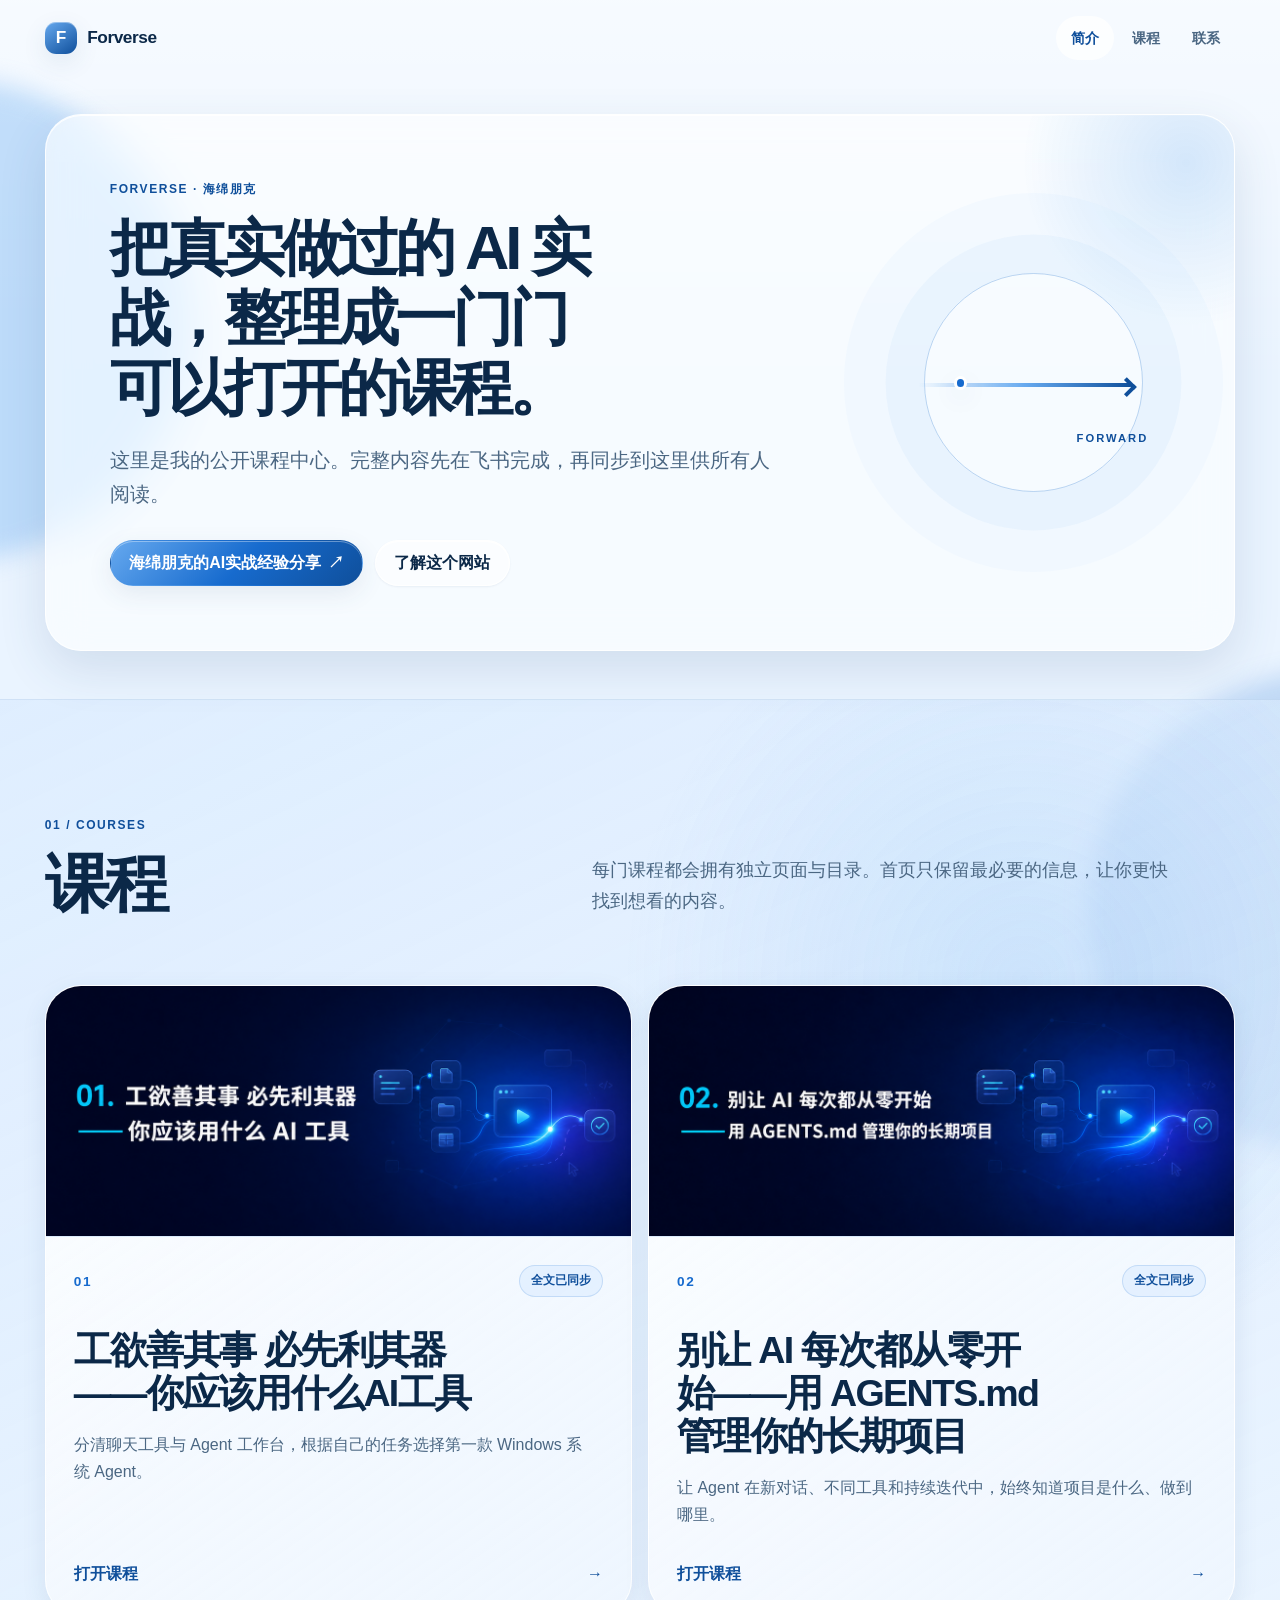
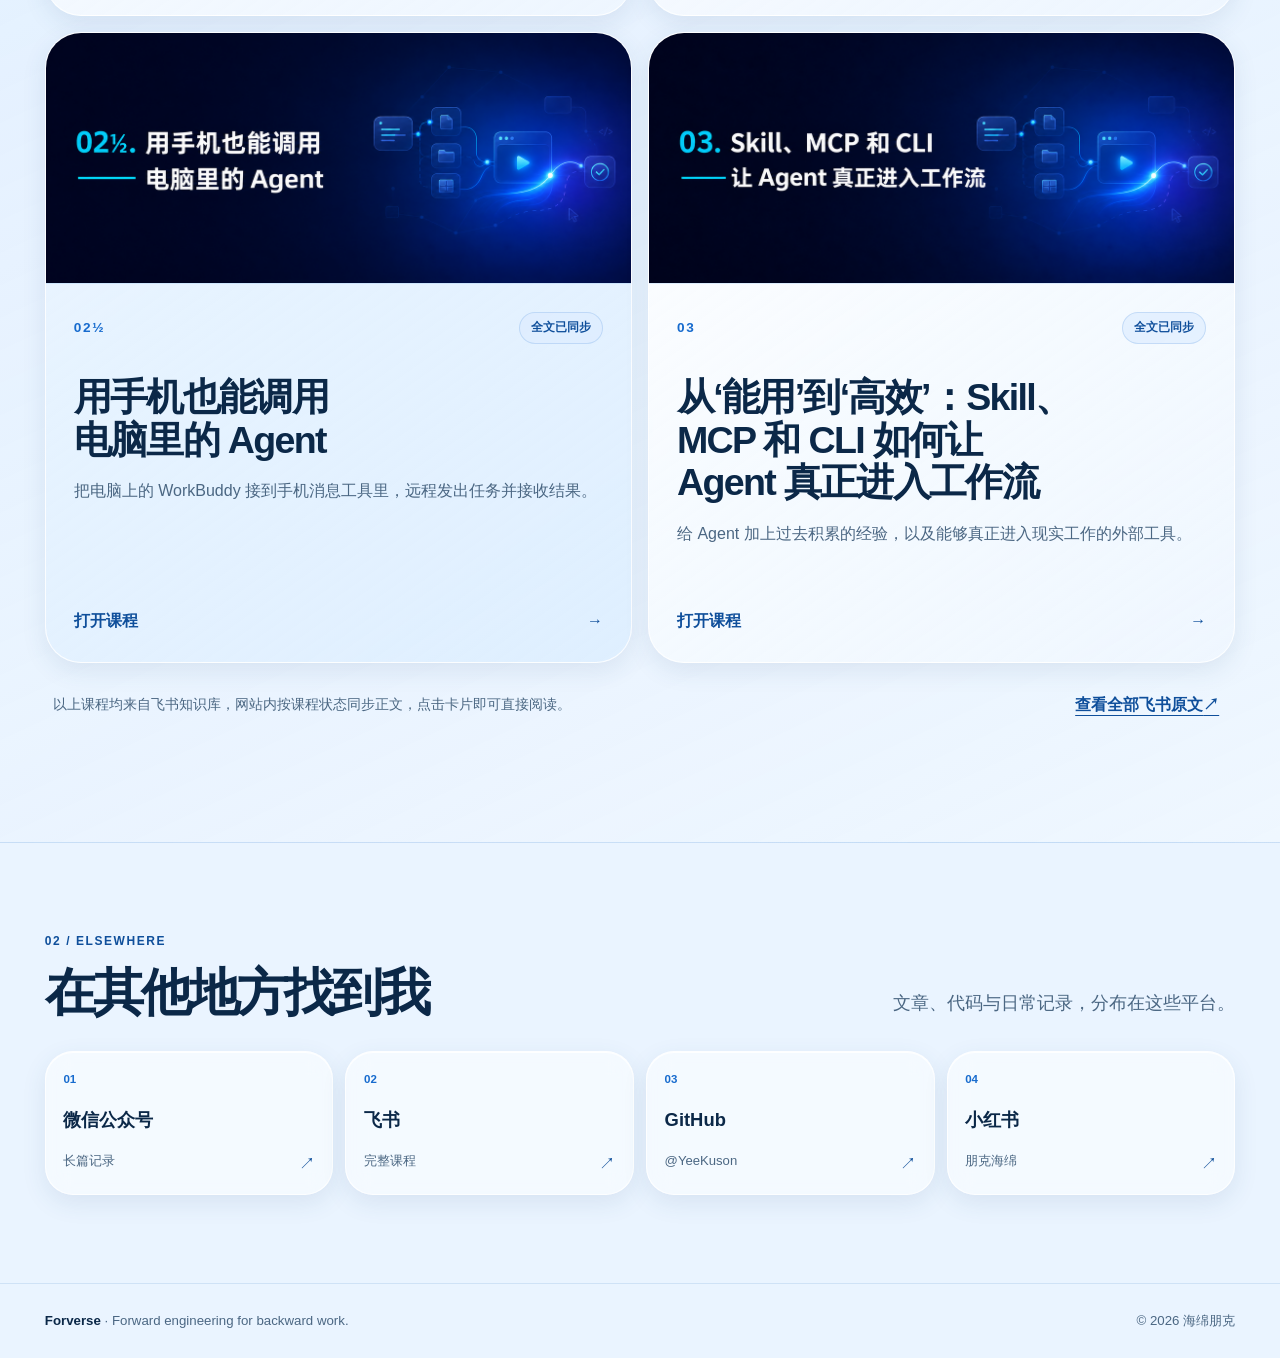
==== commit 9e311548: "feat: 同步三门课程正文与课程入口修复" ====
--- a/index.html
+++ b/index.html
@@ -85,7 +85,7 @@
 
           <div class="course-grid">
             <article class="course-card" style="--i: 1">
-              <a href="courses/ai-tool-selection/">
+              <a href="courses/ai-tool-selection/index.html">
                 <img class="course-card-cover" src="assets/images/course-01-cover.png" alt="01. 工欲善其事 必先利其器——你应该用什么 AI 工具" loading="lazy" decoding="async" />
                 <div class="course-card-body">
                   <div class="course-card-top">
@@ -100,12 +100,12 @@
             </article>
 
             <article class="course-card" style="--i: 2">
-              <a href="courses/agents-md-project-memory/">
+              <a href="courses/agents-md-project-memory/index.html">
                 <img class="course-card-cover" src="assets/images/course-02-cover.png" alt="02. 别让 AI 每次都从零开始——用 AGENTS.md 管理你的长期项目" loading="lazy" decoding="async" />
                 <div class="course-card-body">
                   <div class="course-card-top">
                     <span class="course-number">02</span>
-                    <span class="course-status course-status-draft">内容初稿</span>
+                    <span class="course-status">全文已同步</span>
                   </div>
                   <h3>别让 AI 每次都从零开始——用 AGENTS.md 管理你的长期项目</h3>
                   <p>让 Agent 在新对话、不同工具和持续迭代中，始终知道项目是什么、做到哪里。</p>
@@ -115,12 +115,12 @@
             </article>
 
             <article class="course-card course-card-extra" style="--i: 3">
-              <a href="courses/mobile-agent-remote/">
+              <a href="courses/mobile-agent-remote/index.html">
                 <img class="course-card-cover" src="assets/images/course-02-5-cover.png" alt="02½. 用手机也能调用电脑里的 Agent" loading="lazy" decoding="async" />
                 <div class="course-card-body">
                   <div class="course-card-top">
                     <span class="course-number">02½</span>
-                    <span class="course-status">附加课</span>
+                    <span class="course-status">全文已同步</span>
                   </div>
                   <h3>用手机也能调用电脑里的 Agent</h3>
                   <p>把电脑上的 WorkBuddy 接到手机消息工具里，远程发出任务并接收结果。</p>
@@ -130,7 +130,7 @@
             </article>
 
             <article class="course-card" style="--i: 4">
-              <a href="courses/skill-mcp-cli-workflow/">
+              <a href="courses/skill-mcp-cli-workflow/index.html">
                 <img class="course-card-cover" src="assets/images/course-03-cover.png" alt="03. Skill、MCP 和 CLI" loading="lazy" decoding="async" />
                 <div class="course-card-body">
                   <div class="course-card-top">
--- a/css/style.css
+++ b/css/style.css
@@ -548,10 +548,12 @@
 .course-grid {
   display: grid;
   grid-template-columns: repeat(2, minmax(0, 1fr));
+  grid-auto-rows: 1fr;
   gap: 1rem;
 }
 
 .course-card {
+  height: 100%;
   min-width: 0;
   animation: surface-enter var(--dur-lg) var(--ease-decelerate) both;
   animation-delay: calc(var(--i, 0) * 45ms);
@@ -559,6 +561,7 @@
 
 .course-card > a {
   display: flex;
+  height: 100%;
   min-height: 22rem;
   flex-direction: column;
   overflow: hidden;
@@ -889,6 +892,13 @@
   letter-spacing: -0.02em;
 }
 
+.course-section h4 {
+  margin: 1.6rem 0 0.7rem;
+  color: var(--primary-dark);
+  font-size: 1.08rem;
+  letter-spacing: -0.01em;
+}
+
 .course-section a:not(.button) {
   color: var(--primary-dark);
   font-weight: 700;
@@ -991,6 +1001,71 @@
   height: 1rem;
   margin-top: 0.48rem;
   accent-color: var(--primary);
+}
+
+.course-check-item {
+  display: grid;
+  margin: 0.65rem 0;
+  grid-template-columns: auto minmax(0, 1fr);
+  align-items: start;
+  gap: 0.65rem;
+  color: #294966;
+  font-family: var(--font-serif);
+  font-size: 1.04rem;
+  line-height: 1.75;
+}
+
+.course-check-item input {
+  width: 1rem;
+  height: 1rem;
+  margin-top: 0.45rem;
+  accent-color: var(--primary);
+}
+
+.course-table-wrap {
+  max-width: 100%;
+  margin: 1.4rem 0;
+  overflow-x: auto;
+  border: 1px solid rgba(102, 169, 239, 0.28);
+  border-radius: var(--radius-md);
+}
+
+.course-table-wrap table {
+  width: 100%;
+  min-width: 38rem;
+  border-collapse: collapse;
+  background: rgba(255, 255, 255, 0.55);
+}
+
+.course-table-wrap th,
+.course-table-wrap td {
+  padding: 0.8rem 0.9rem;
+  border-right: 1px solid rgba(102, 169, 239, 0.2);
+  border-bottom: 1px solid rgba(102, 169, 239, 0.2);
+  vertical-align: top;
+  text-align: left;
+}
+
+.course-table-wrap th:last-child,
+.course-table-wrap td:last-child {
+  border-right: 0;
+}
+
+.course-table-wrap tr:last-child td {
+  border-bottom: 0;
+}
+
+.course-table-wrap th {
+  background: rgba(220, 235, 255, 0.7);
+  color: var(--primary-dark);
+  font-family: var(--font-sans);
+  font-size: 0.88rem;
+}
+
+.course-table-wrap p {
+  margin: 0;
+  font-size: 0.92rem;
+  line-height: 1.65;
 }
 
 .lesson-syllabus {
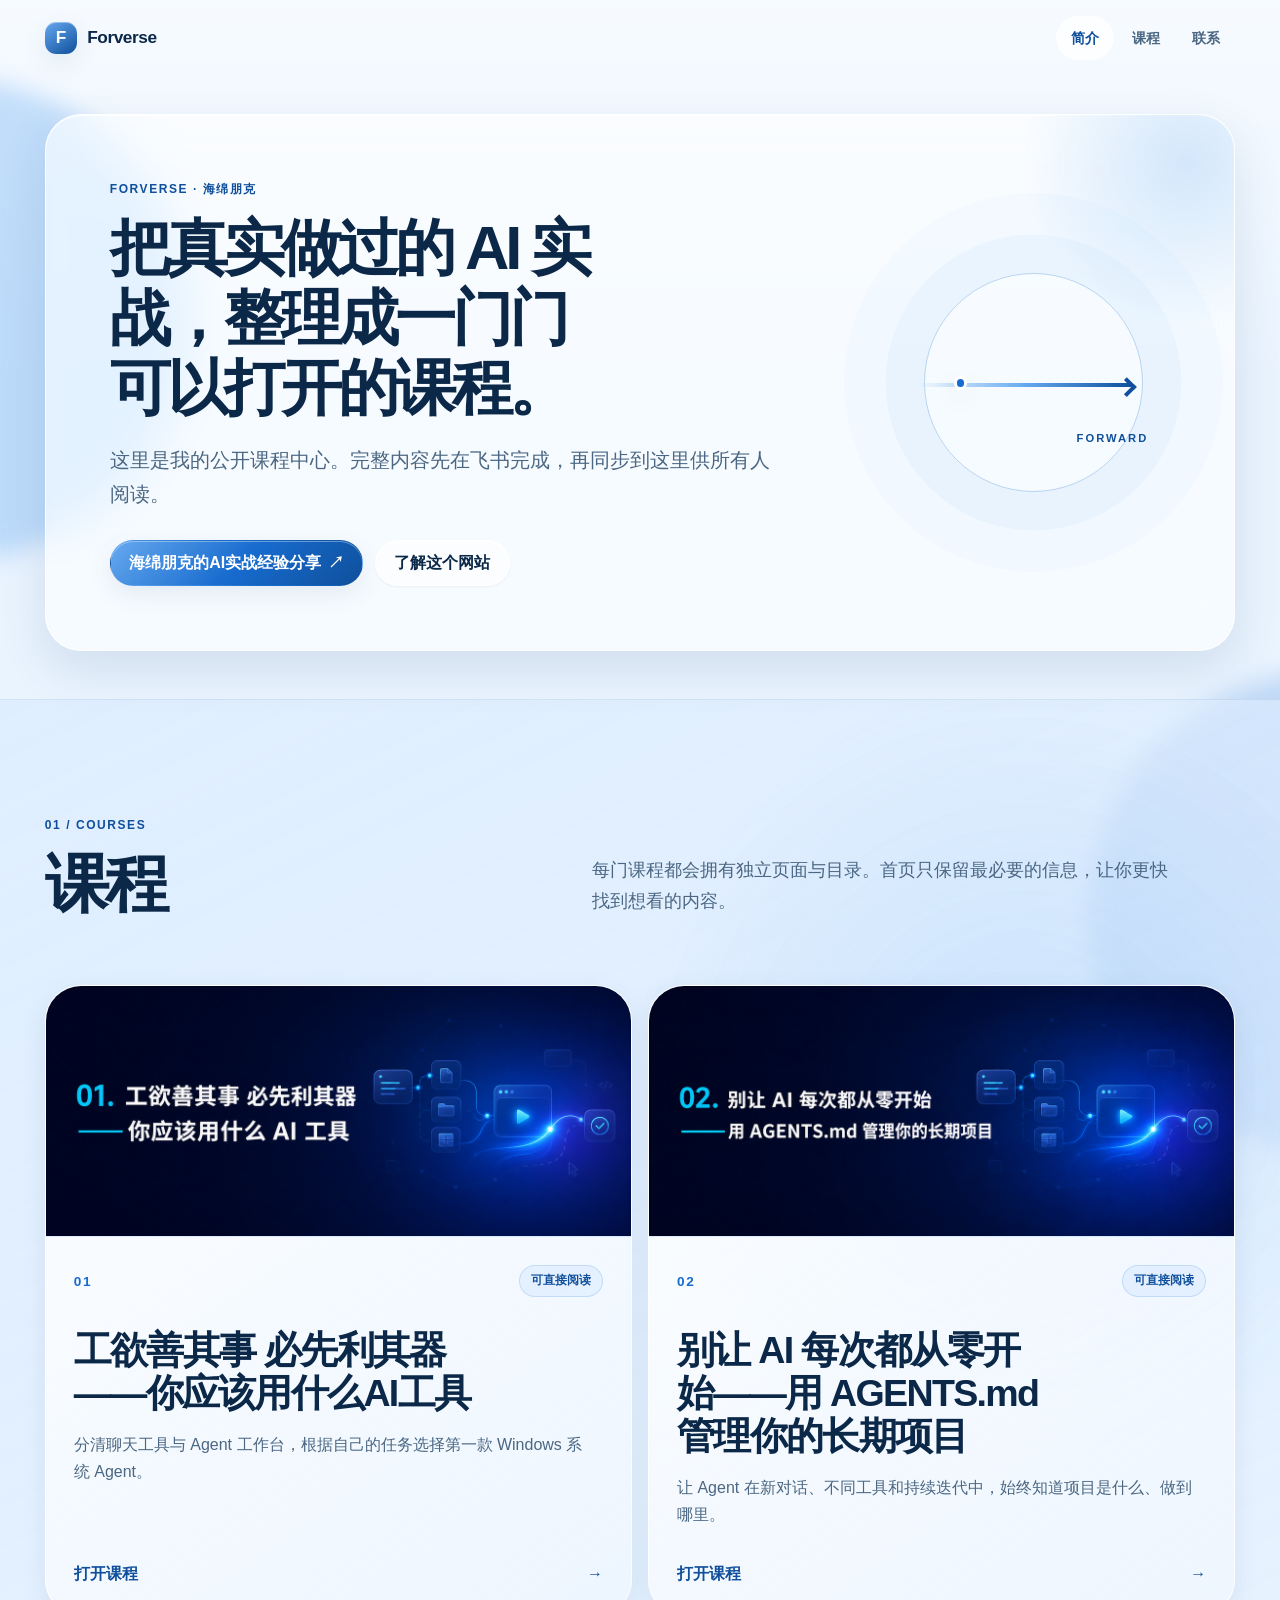
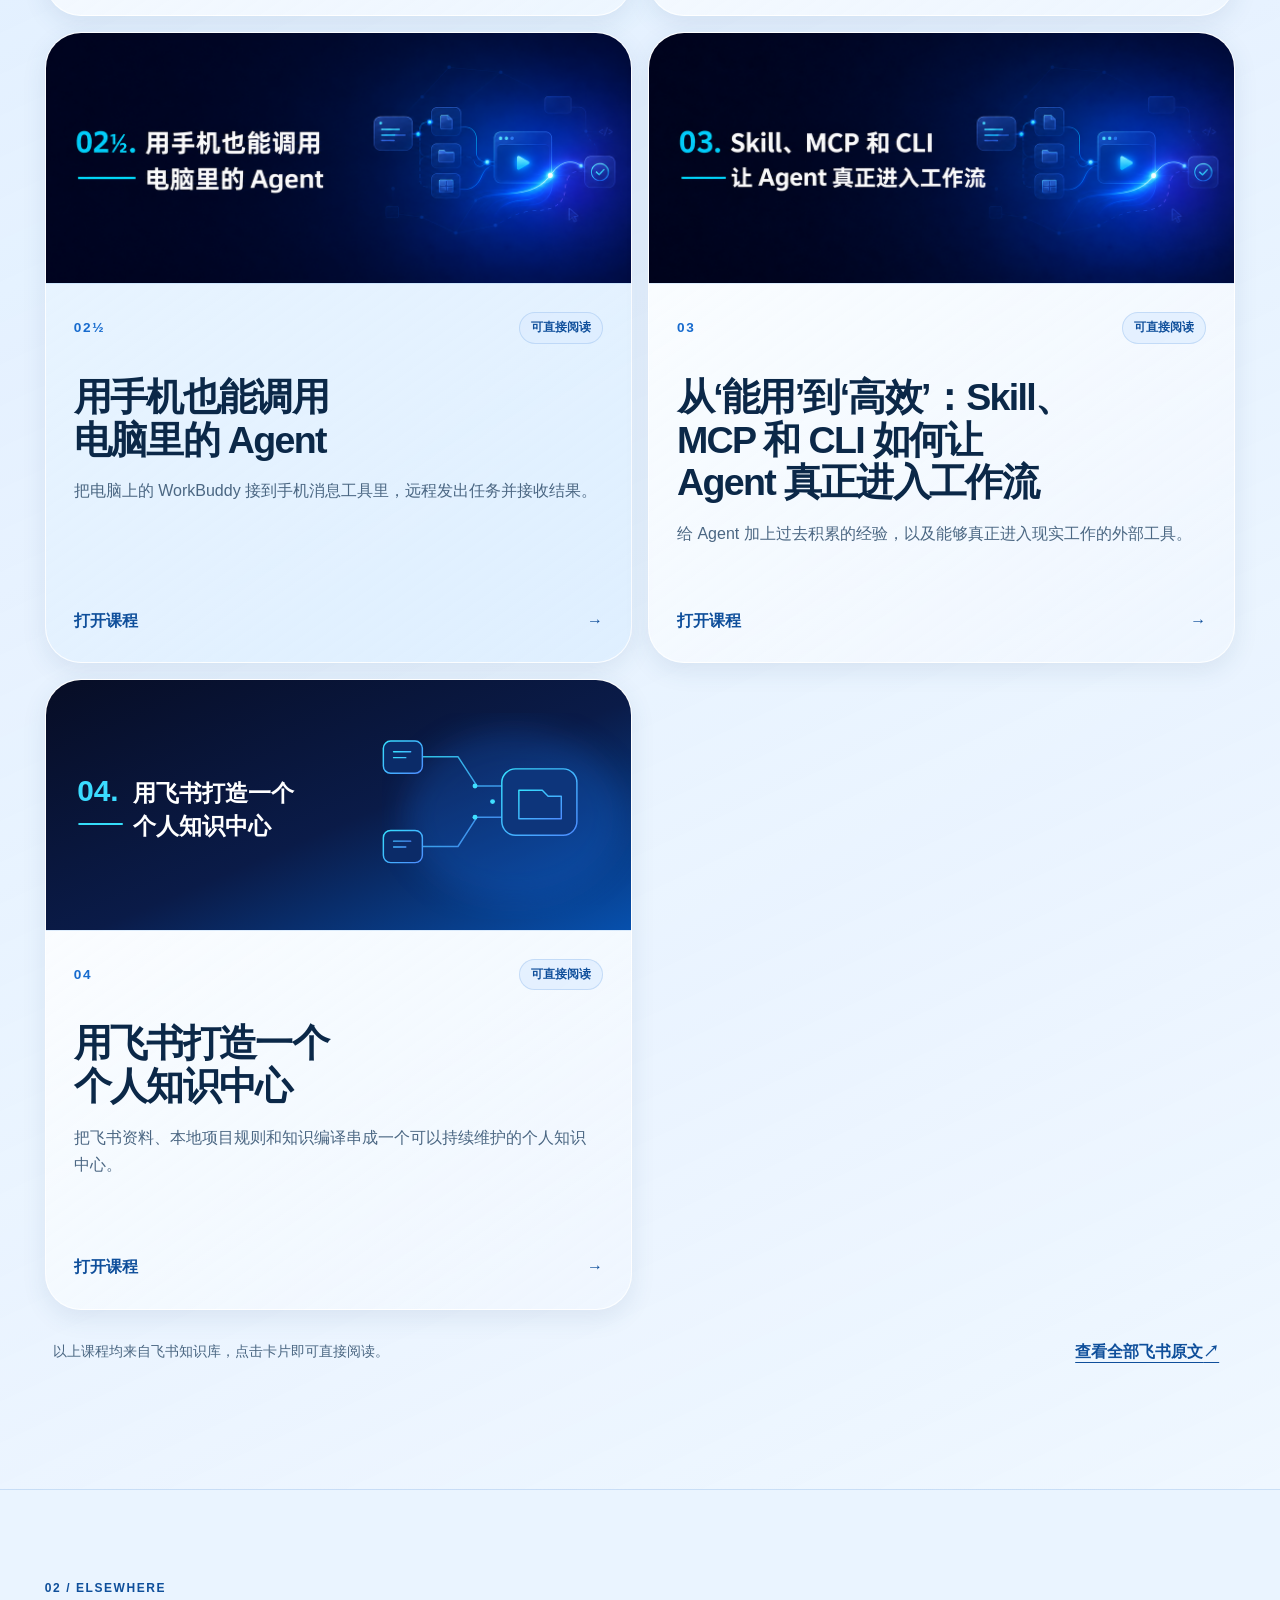
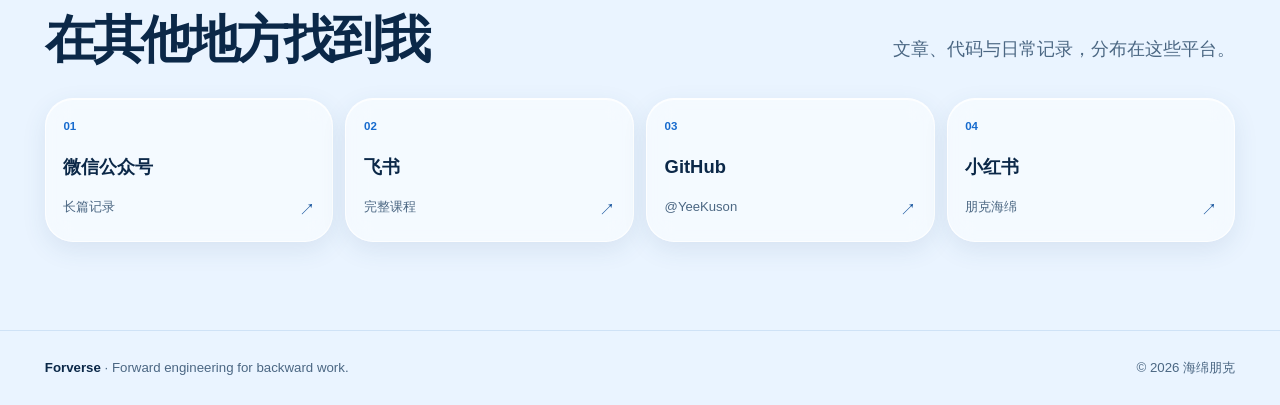
==== commit 9f2ef5ea: "feat: 公开第04课并同步课程发布文案与资料直链" ====
--- a/index.html
+++ b/index.html
@@ -90,7 +90,7 @@
                 <div class="course-card-body">
                   <div class="course-card-top">
                     <span class="course-number">01</span>
-                    <span class="course-status">全文已同步</span>
+                    <span class="course-status">可直接阅读</span>
                   </div>
                   <h3>工欲善其事 必先利其器——你应该用什么AI工具</h3>
                   <p>分清聊天工具与 Agent 工作台，根据自己的任务选择第一款 Windows 系统 Agent。</p>
@@ -105,7 +105,7 @@
                 <div class="course-card-body">
                   <div class="course-card-top">
                     <span class="course-number">02</span>
-                    <span class="course-status">全文已同步</span>
+                    <span class="course-status">可直接阅读</span>
                   </div>
                   <h3>别让 AI 每次都从零开始——用 AGENTS.md 管理你的长期项目</h3>
                   <p>让 Agent 在新对话、不同工具和持续迭代中，始终知道项目是什么、做到哪里。</p>
@@ -120,7 +120,7 @@
                 <div class="course-card-body">
                   <div class="course-card-top">
                     <span class="course-number">02½</span>
-                    <span class="course-status">全文已同步</span>
+                    <span class="course-status">可直接阅读</span>
                   </div>
                   <h3>用手机也能调用电脑里的 Agent</h3>
                   <p>把电脑上的 WorkBuddy 接到手机消息工具里，远程发出任务并接收结果。</p>
@@ -135,7 +135,7 @@
                 <div class="course-card-body">
                   <div class="course-card-top">
                     <span class="course-number">03</span>
-                    <span class="course-status">全文已同步</span>
+                    <span class="course-status">可直接阅读</span>
                   </div>
                   <h3>从‘能用’到‘高效’：Skill、MCP 和 CLI 如何让 Agent 真正进入工作流</h3>
                   <p>给 Agent 加上过去积累的经验，以及能够真正进入现实工作的外部工具。</p>
@@ -143,10 +143,25 @@
                 </div>
               </a>
             </article>
+
+            <article class="course-card" style="--i: 5">
+              <a href="courses/feishu-personal-knowledge-center/index.html">
+                <img class="course-card-cover" src="assets/images/course-04-cover.svg" alt="04. 用飞书打造一个个人知识中心" loading="lazy" decoding="async" />
+                <div class="course-card-body">
+                  <div class="course-card-top">
+                    <span class="course-number">04</span>
+                    <span class="course-status">可直接阅读</span>
+                  </div>
+                  <h3>用飞书打造一个个人知识中心</h3>
+                  <p>把飞书资料、本地项目规则和知识编译串成一个可以持续维护的个人知识中心。</p>
+                  <span class="course-action">打开课程 <span aria-hidden="true">→</span></span>
+                </div>
+              </a>
+            </article>
           </div>
 
           <div class="course-source">
-            <p>以上课程均来自飞书知识库，网站内按课程状态同步正文，点击卡片即可直接阅读。</p>
+            <p>以上课程均来自飞书知识库，点击卡片即可直接阅读。</p>
             <a class="text-link" href="https://mcnj84082pxc.feishu.cn/wiki/Qd7MwzwRHiT0fmklGGScd7plnOe" target="_blank" rel="noopener noreferrer">
               查看全部飞书原文 <span aria-hidden="true">↗</span>
             </a>
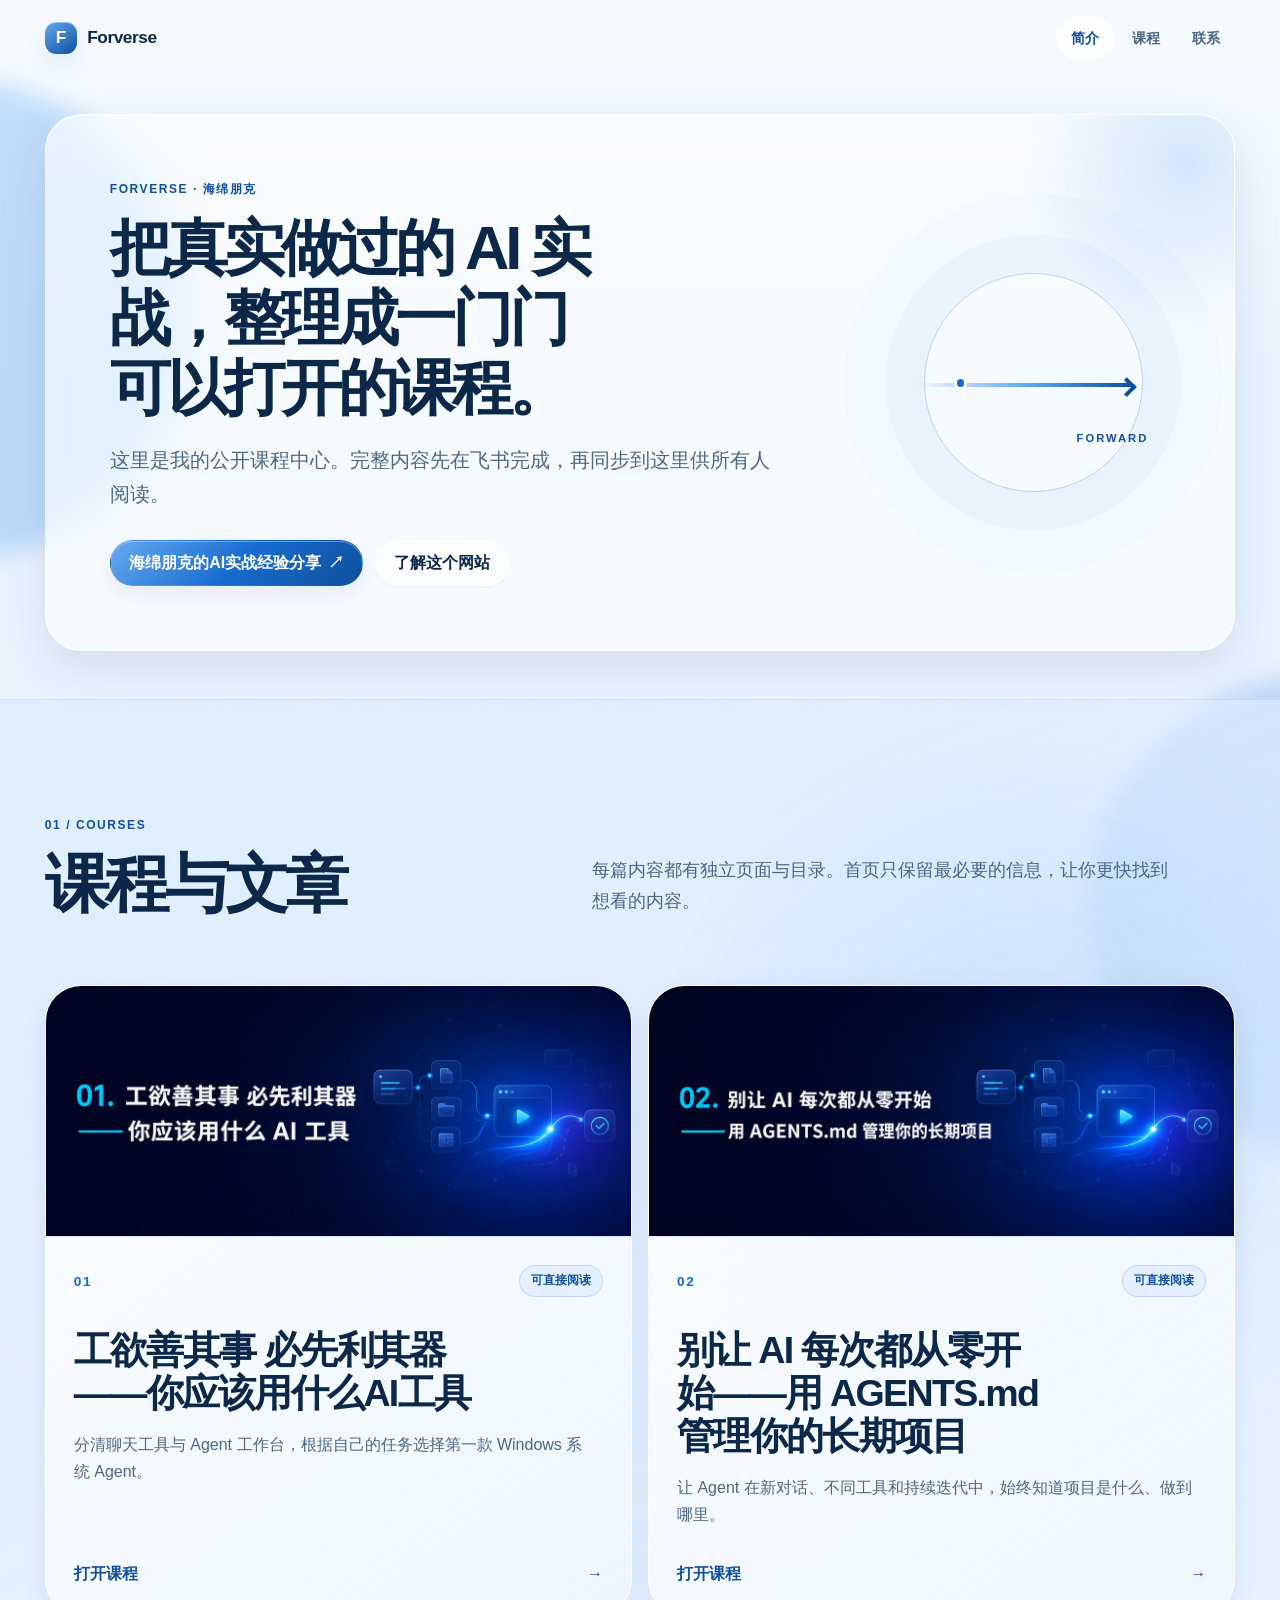
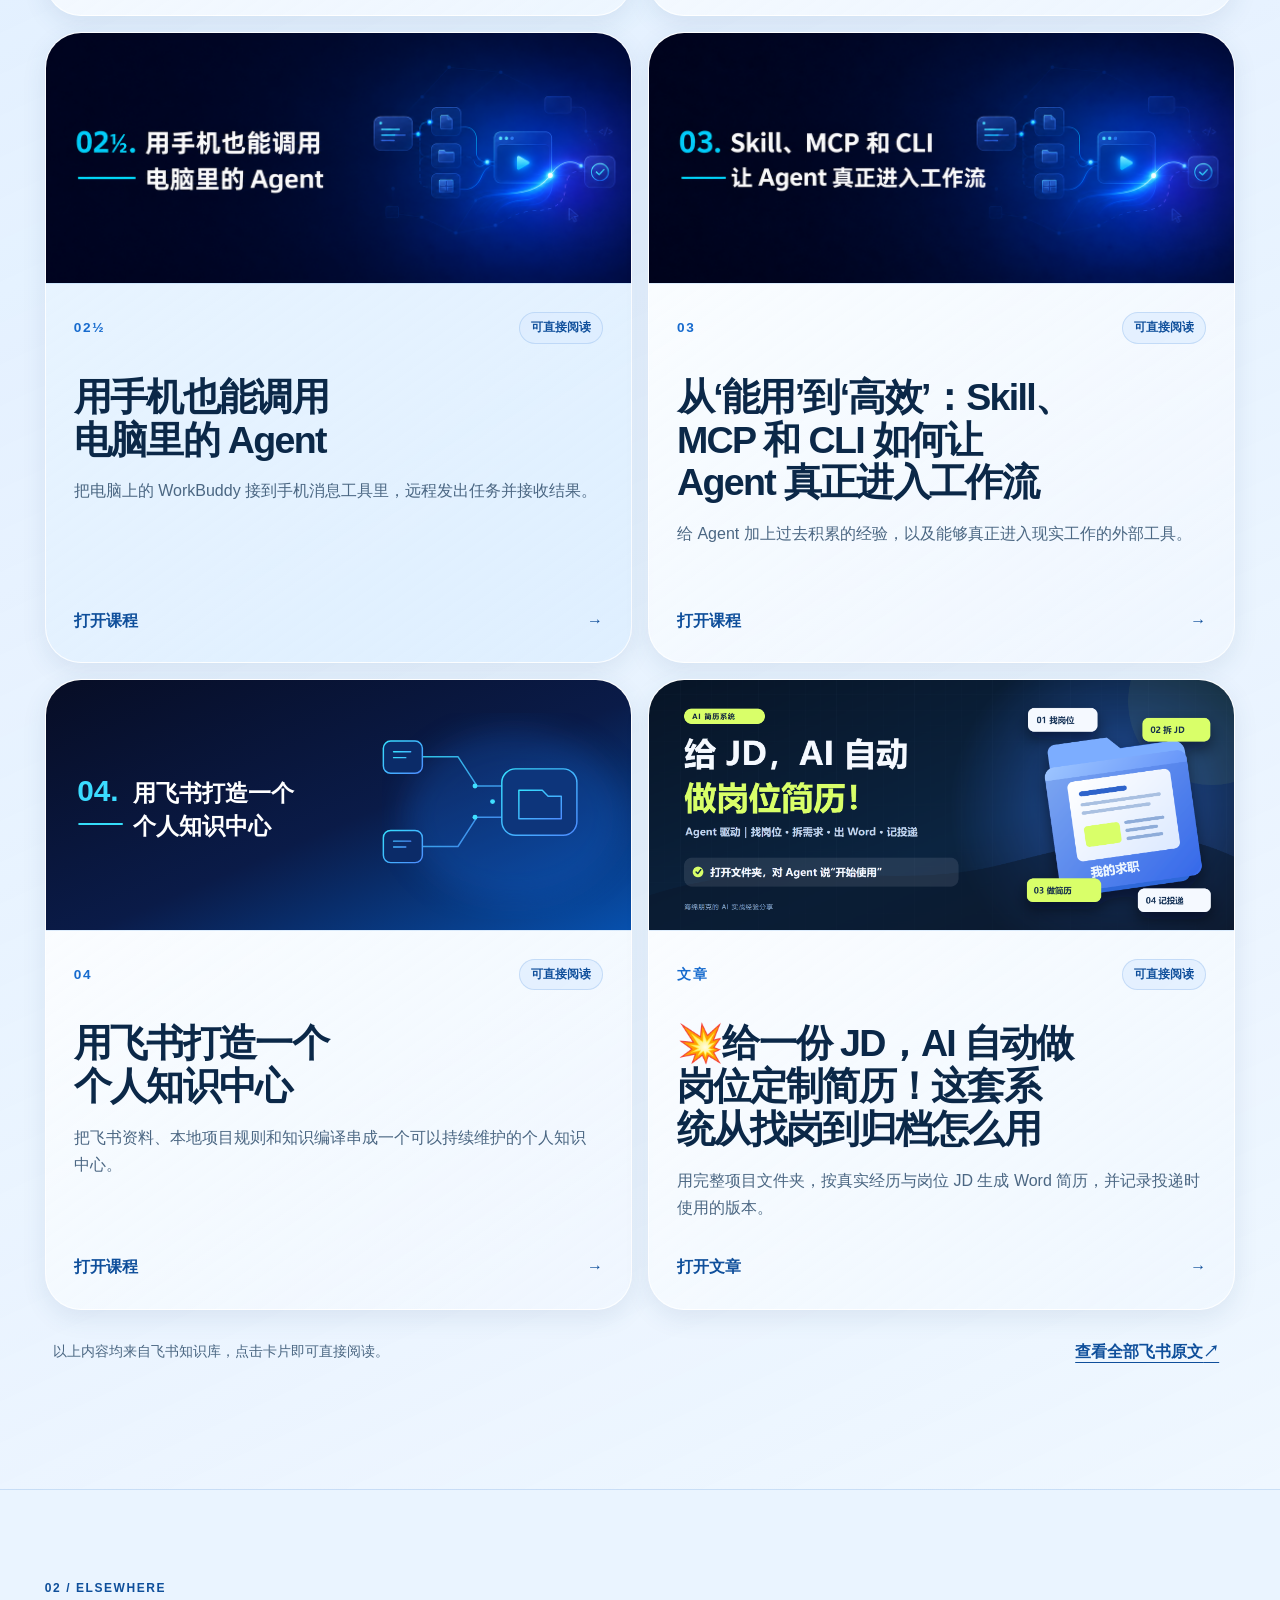
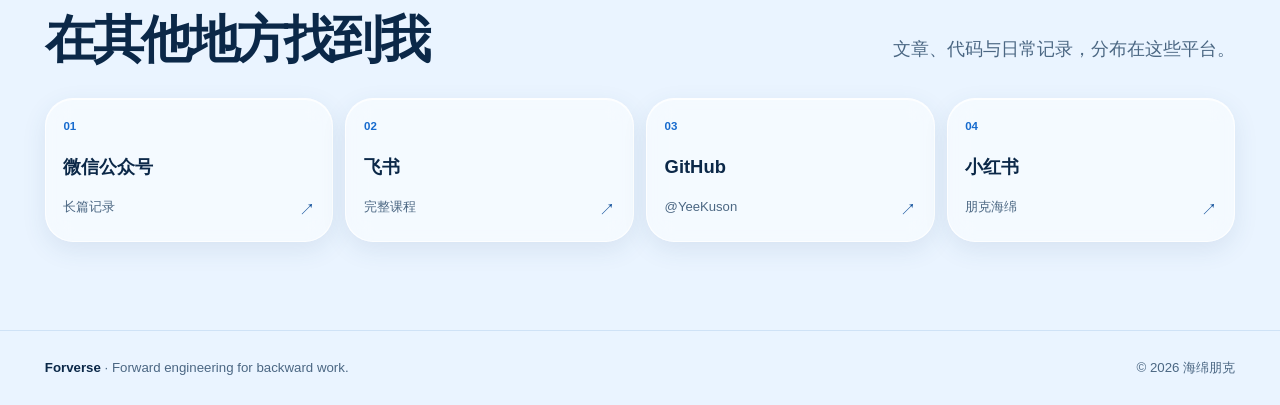
==== commit c9f31136: "feat: 公开 AI 简历系统使用指南与岗位简历封面" ====
--- a/index.html
+++ b/index.html
@@ -78,9 +78,9 @@
           <div class="section-heading">
             <div>
               <p class="section-kicker">01 / COURSES</p>
-              <h2 id="courses-title">课程</h2>
+              <h2 id="courses-title">课程与文章</h2>
             </div>
-            <p>每门课程都会拥有独立页面与目录。首页只保留最必要的信息，让你更快找到想看的内容。</p>
+            <p>每篇内容都有独立页面与目录。首页只保留最必要的信息，让你更快找到想看的内容。</p>
           </div>
 
           <div class="course-grid">
@@ -158,10 +158,25 @@
                 </div>
               </a>
             </article>
+
+            <article class="course-card" style="--i: 6">
+              <a href="courses/ai-resume-agent/index.html">
+                <img class="course-card-cover" src="assets/images/ai-resume-agent-cover.png" alt="AI 简历系统：给 JD，AI 自动做岗位简历" loading="lazy" decoding="async" />
+                <div class="course-card-body">
+                  <div class="course-card-top">
+                    <span class="course-number">文章</span>
+                    <span class="course-status">可直接阅读</span>
+                  </div>
+                  <h3>💥给一份 JD，AI 自动做岗位定制简历！这套系统从找岗到归档怎么用</h3>
+                  <p>用完整项目文件夹，按真实经历与岗位 JD 生成 Word 简历，并记录投递时使用的版本。</p>
+                  <span class="course-action">打开文章 <span aria-hidden="true">→</span></span>
+                </div>
+              </a>
+            </article>
           </div>
 
           <div class="course-source">
-            <p>以上课程均来自飞书知识库，点击卡片即可直接阅读。</p>
+            <p>以上内容均来自飞书知识库，点击卡片即可直接阅读。</p>
             <a class="text-link" href="https://mcnj84082pxc.feishu.cn/wiki/Qd7MwzwRHiT0fmklGGScd7plnOe" target="_blank" rel="noopener noreferrer">
               查看全部飞书原文 <span aria-hidden="true">↗</span>
             </a>
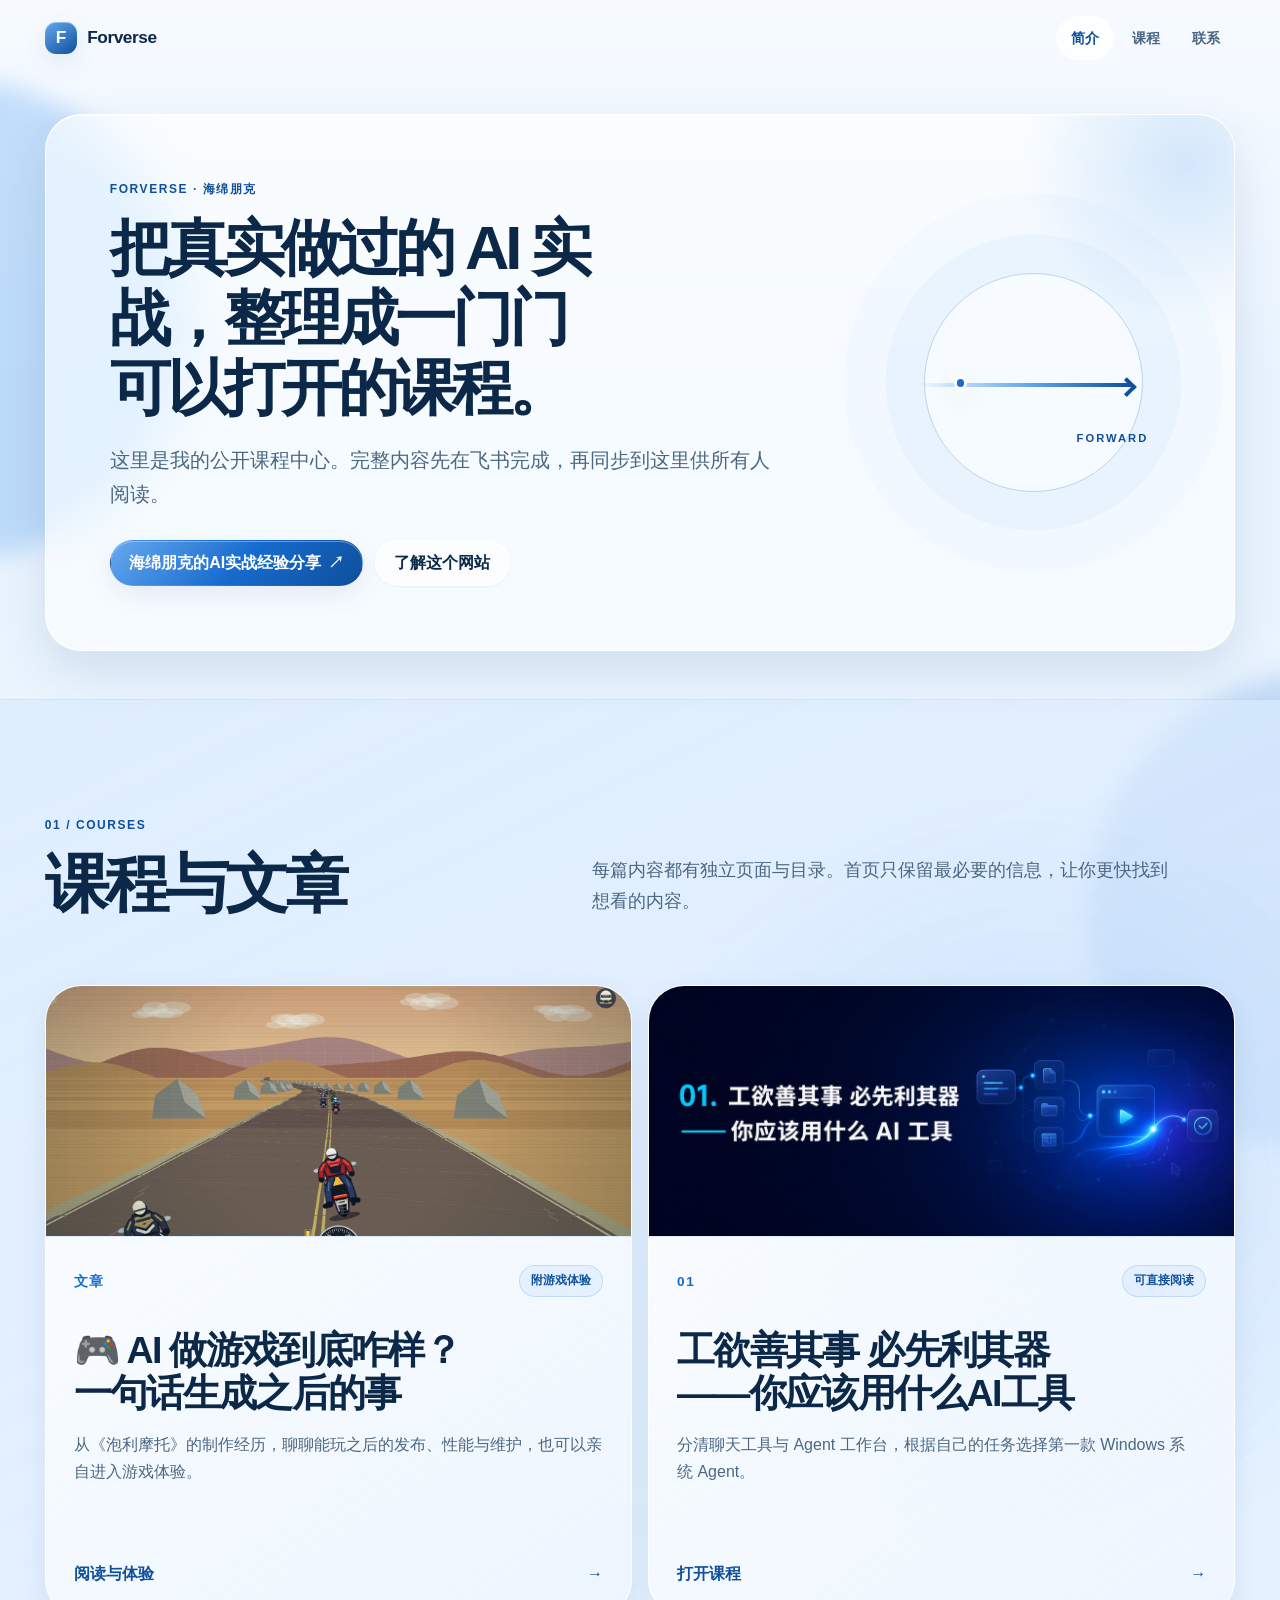
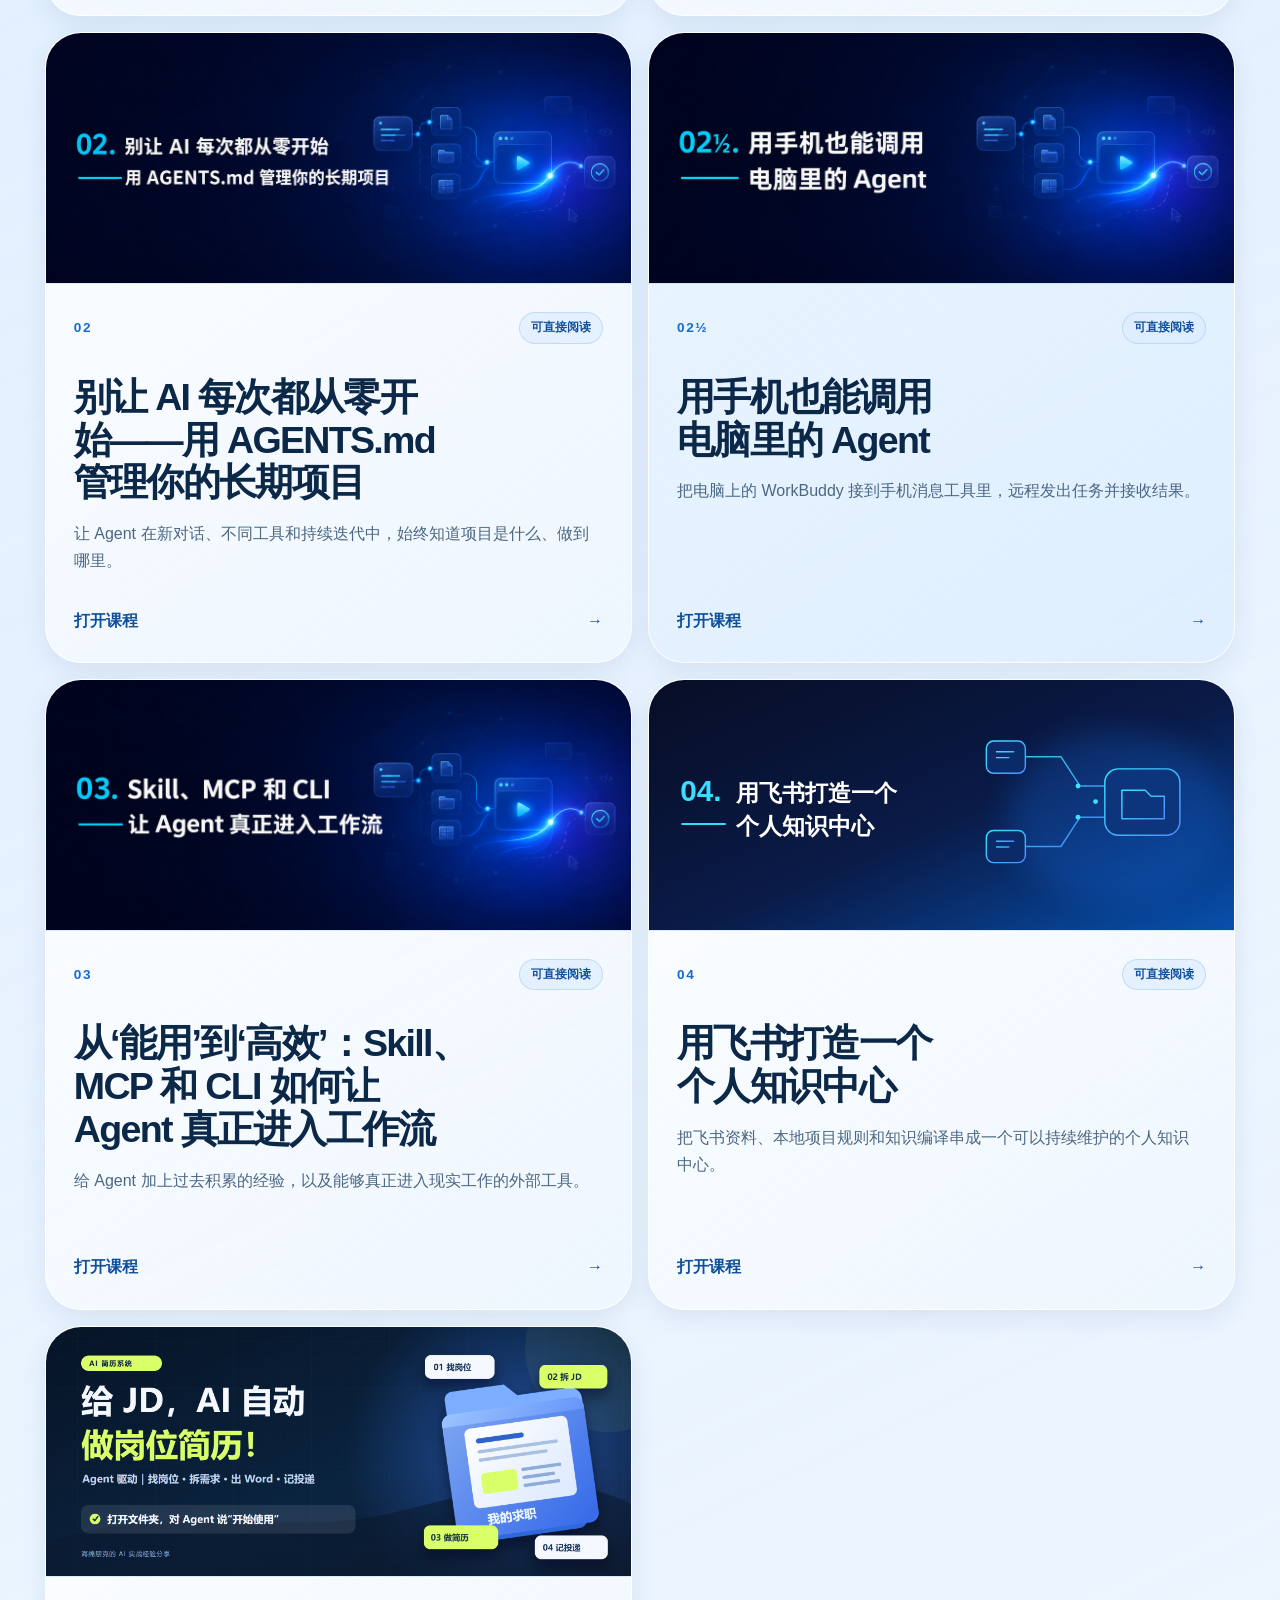
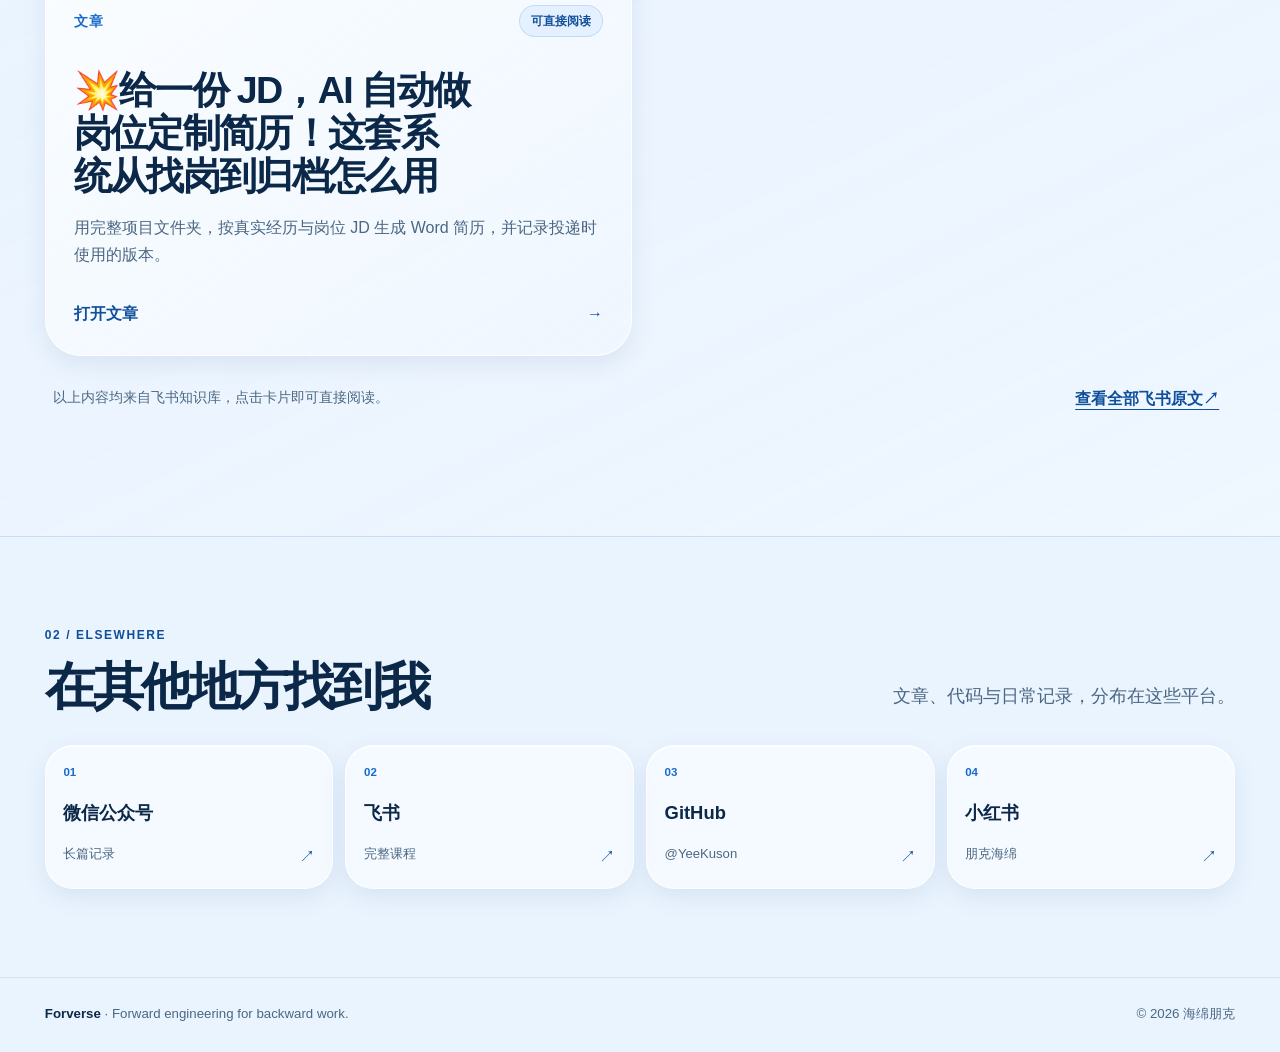
==== commit 535f9058: "feat: 发布 AI 游戏制作文章与泡利摩托在线体验" ====
--- a/index.html
+++ b/index.html
@@ -85,6 +85,21 @@
 
           <div class="course-grid">
             <article class="course-card" style="--i: 1">
+              <a href="courses/ai-game-development/index.html">
+                <img class="course-card-cover" src="assets/images/ai-game-development-media-03.png" alt="泡利摩托的透视赛道与摩托车群" loading="lazy" decoding="async" />
+                <div class="course-card-body">
+                  <div class="course-card-top">
+                    <span class="course-number">文章</span>
+                    <span class="course-status">附游戏体验</span>
+                  </div>
+                  <h3>🎮 AI 做游戏到底咋样？一句话生成之后的事</h3>
+                  <p>从《泡利摩托》的制作经历，聊聊能玩之后的发布、性能与维护，也可以亲自进入游戏体验。</p>
+                  <span class="course-action">阅读与体验 <span aria-hidden="true">→</span></span>
+                </div>
+              </a>
+            </article>
+
+            <article class="course-card" style="--i: 1">
               <a href="courses/ai-tool-selection/index.html">
                 <img class="course-card-cover" src="assets/images/course-01-cover.png" alt="01. 工欲善其事 必先利其器——你应该用什么 AI 工具" loading="lazy" decoding="async" />
                 <div class="course-card-body">
--- a/css/style.css
+++ b/css/style.css
@@ -985,6 +985,63 @@
   gap: 0.65rem;
 }
 
+.game-launch {
+  display: flex;
+  min-height: 96px;
+  margin-block: 1.5rem;
+  padding: 1rem;
+  align-items: center;
+  gap: 1rem;
+  border: 1px solid var(--border);
+  border-radius: var(--radius-md);
+  background: var(--glass-strong);
+  box-shadow: var(--shadow-sm);
+  font-family: var(--font-sans);
+  text-decoration: none;
+  scroll-margin-top: calc(var(--header-height) + 1.5rem);
+  transition: background var(--dur-sm) var(--ease-standard), box-shadow var(--dur-sm) var(--ease-standard);
+}
+
+.game-launch:hover {
+  background: var(--primary-soft);
+  box-shadow: var(--shadow-md);
+}
+
+.game-launch > img {
+  width: 64px;
+  height: 64px;
+  flex-shrink: 0;
+  border-radius: var(--radius-sm);
+}
+
+.game-launch > span {
+  min-width: 0;
+  flex: 1;
+}
+
+.game-launch strong,
+.game-launch small {
+  display: block;
+}
+
+.game-launch strong {
+  font-size: 1.2rem;
+}
+
+.game-launch small {
+  margin-top: 0.25rem;
+  color: var(--foreground-muted);
+  font-size: 0.8rem;
+  font-weight: 500;
+}
+
+.game-launch > svg {
+  width: 24px;
+  height: 24px;
+  flex-shrink: 0;
+  fill: var(--primary);
+}
+
 .course-checklist {
   padding-left: 0;
   list-style: none;
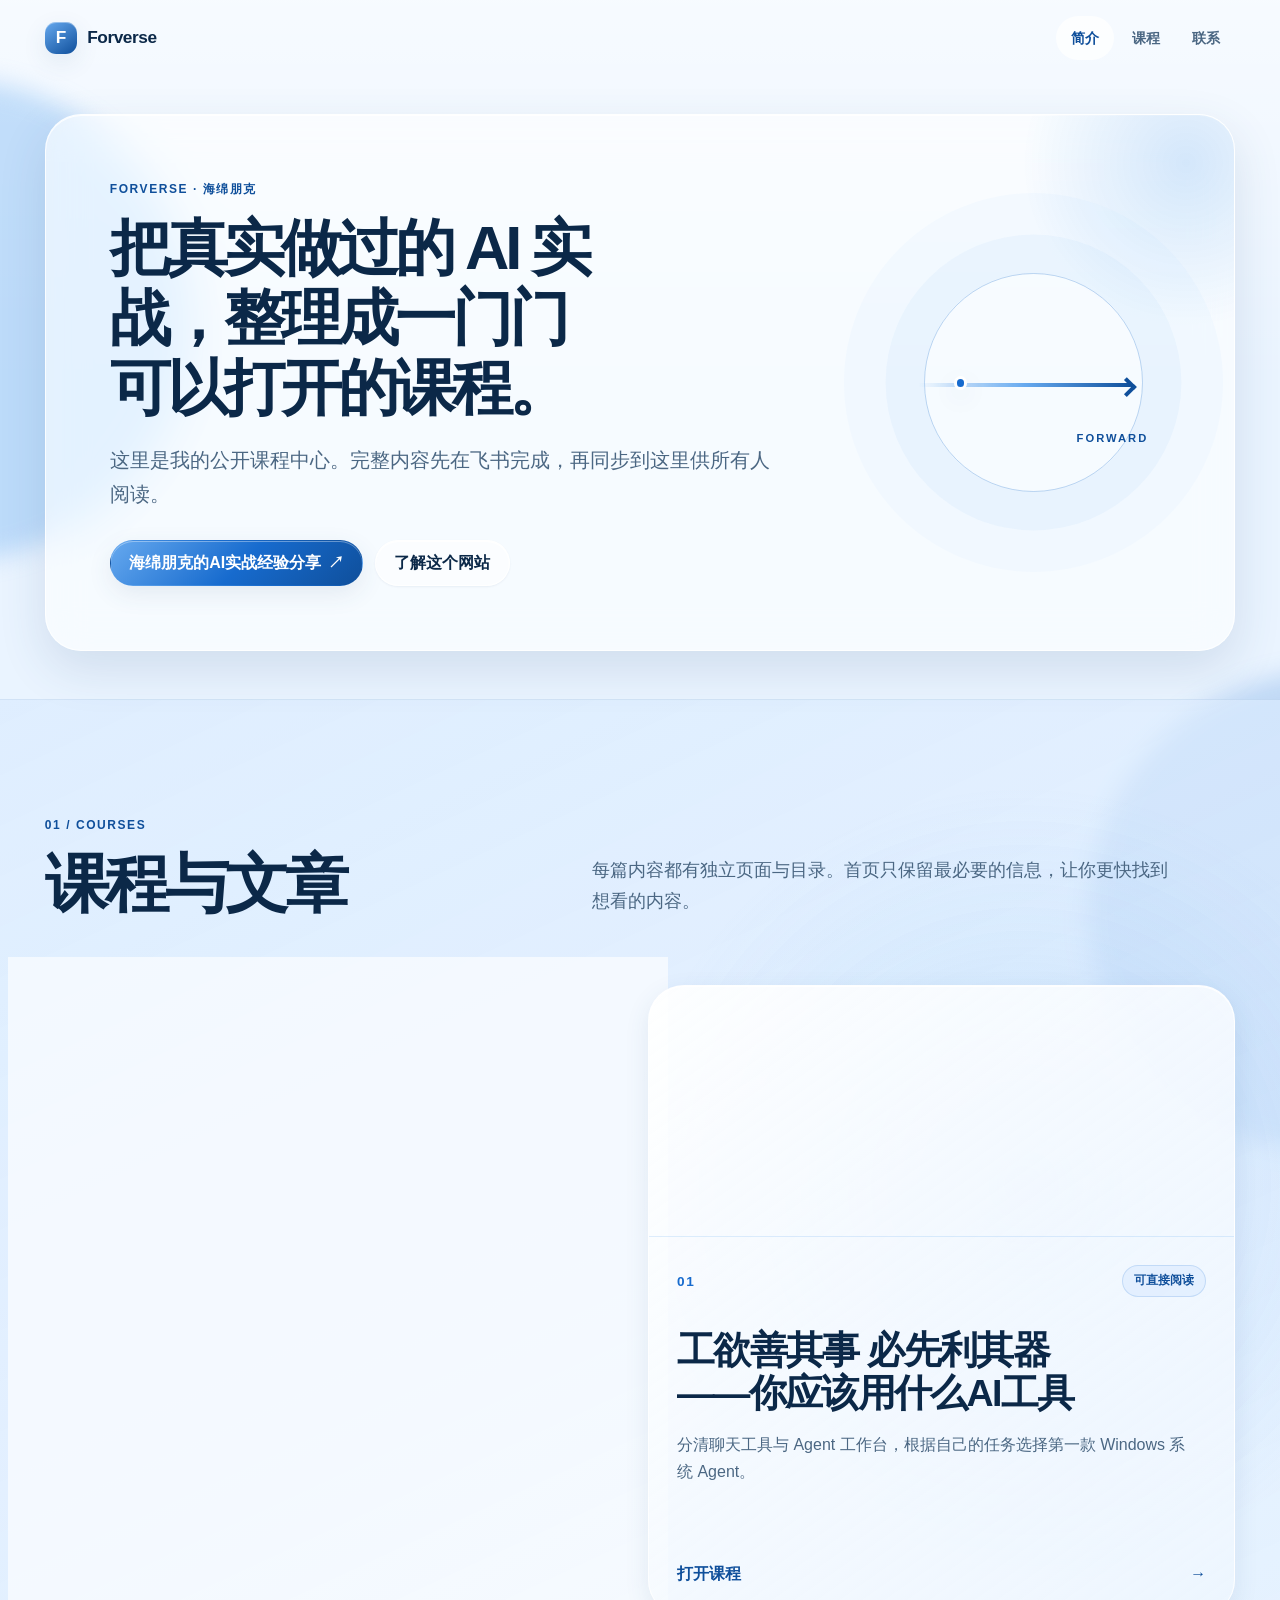
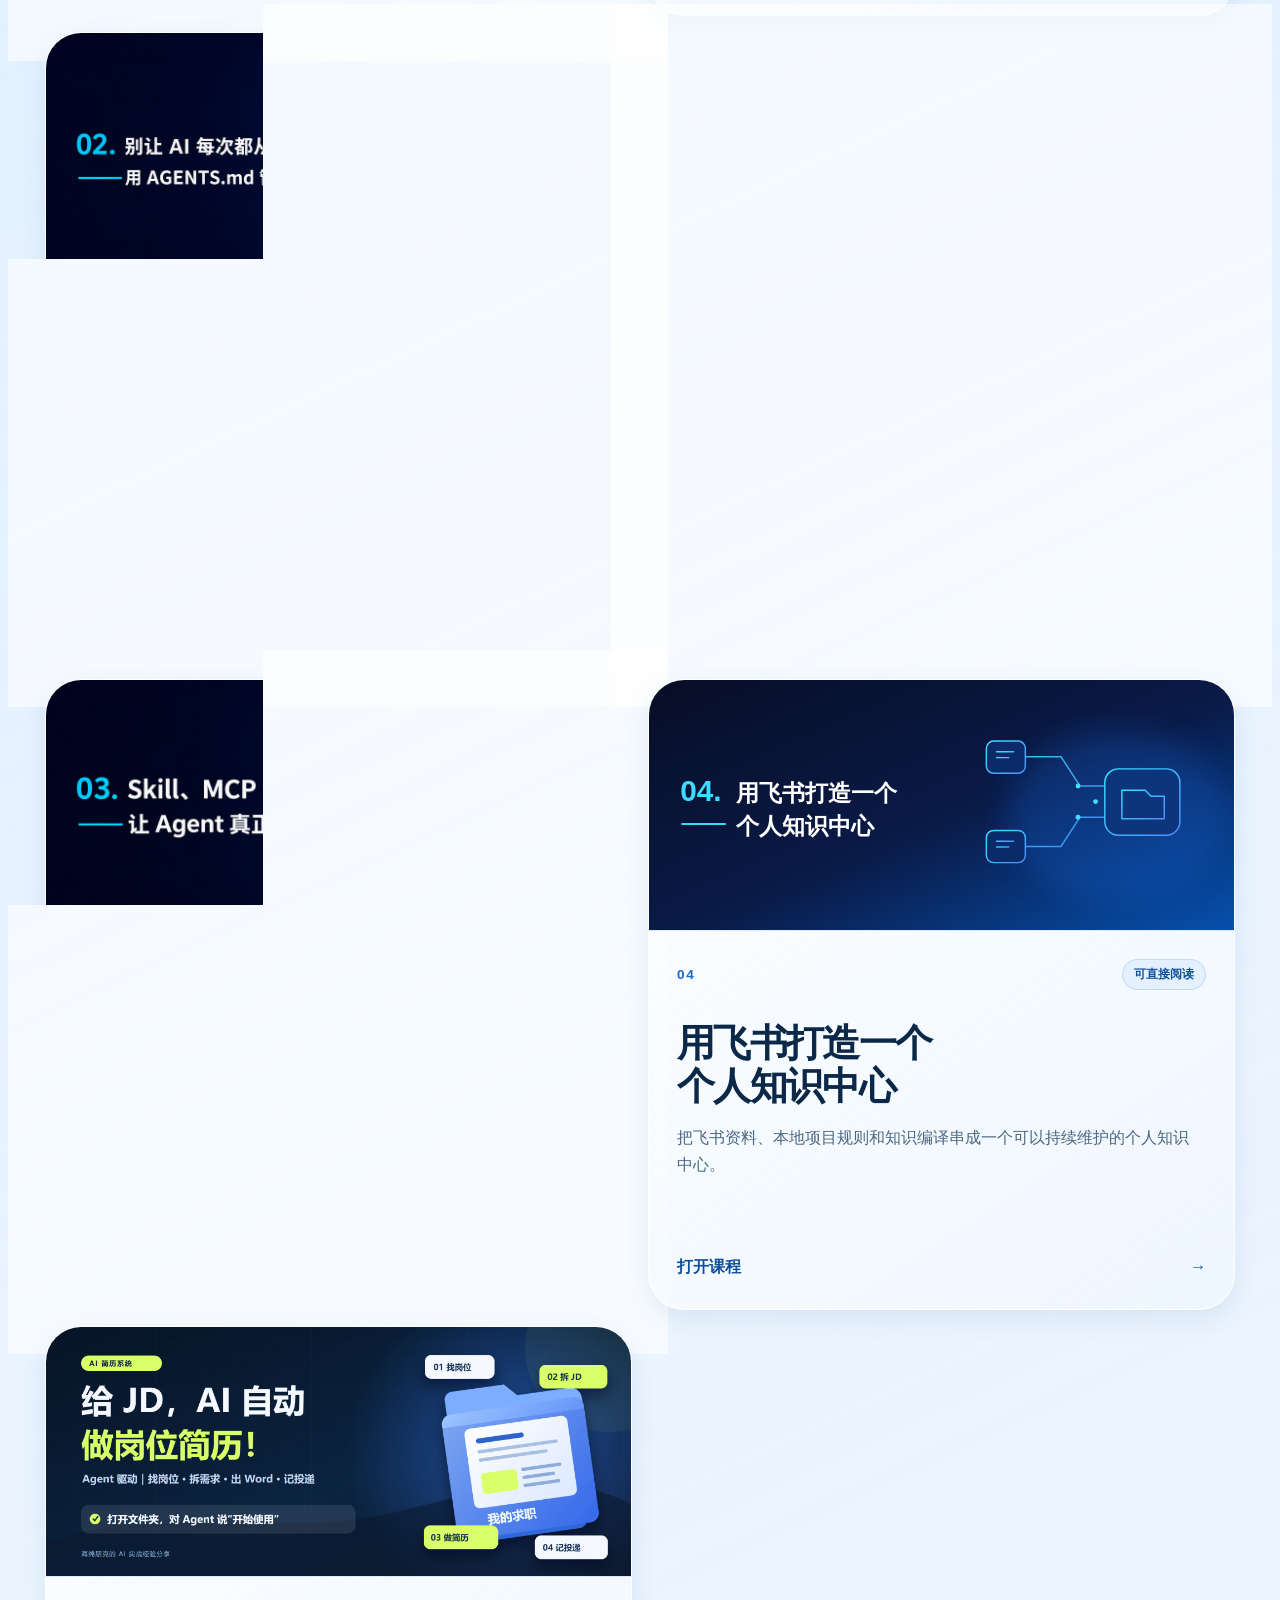
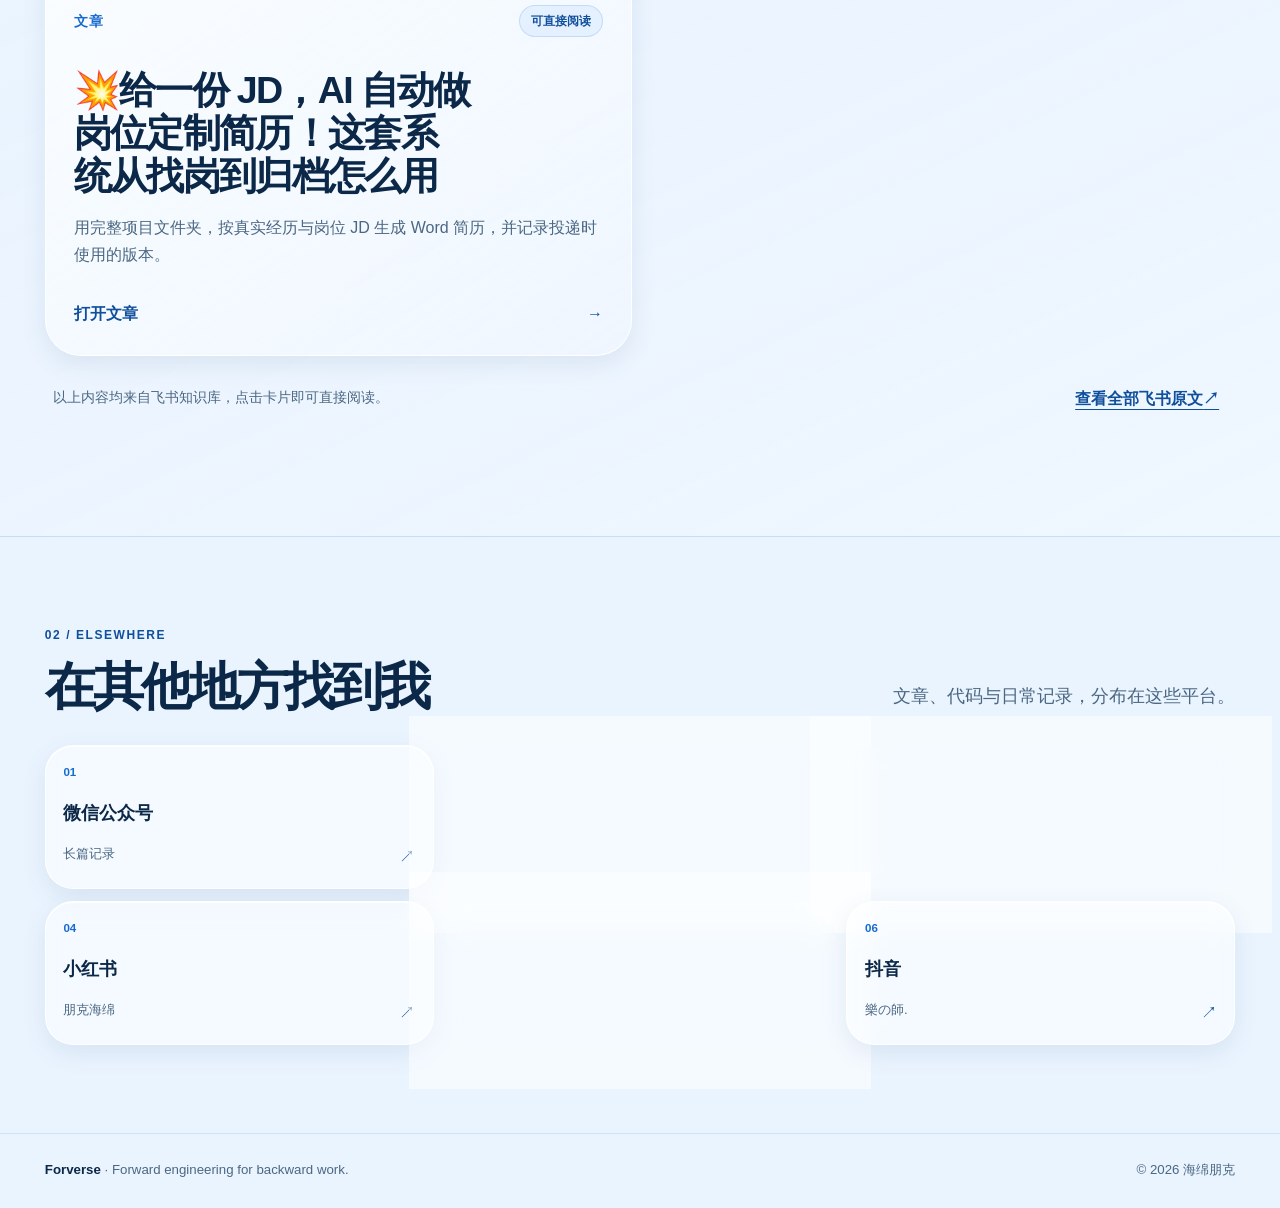
==== commit f8a52088: "feat: 发布 B 站和抖音账号名片入口及响应式布局" ====
--- a/index.html
+++ b/index.html
@@ -26,8 +26,8 @@
     <meta name="twitter:image" content="https://yeekuson.github.io/assets/images/og-image.png" />
     <title>Forverse｜海绵朋克的 AI 实战课程</title>
     <link rel="icon" href="favicon.svg" type="image/svg+xml" />
-    <link rel="stylesheet" href="css/style.css" />
-    <script src="js/main.js" defer></script>
+    <link rel="stylesheet" href="css/style.css?v=20261025" />
+    <script src="js/main.js?v=20261025" defer></script>
   </head>
   <body>
     <a class="skip-link" href="#main-content">跳转到主要内容</a>
@@ -234,11 +234,25 @@
               <span class="contact-note">朋克海绵</span>
               <span class="contact-arrow" aria-hidden="true">↗</span>
             </button>
+            <button class="contact-card" type="button" data-open-qr="bilibili" aria-label="查看 B 站账号創造故事的樂老闆的二维码">
+              <span class="contact-index">05</span>
+              <span class="contact-name">B 站</span>
+              <span class="contact-note">創造故事的樂老闆</span>
+              <span class="contact-arrow" aria-hidden="true">↗</span>
+            </button>
+            <button class="contact-card" type="button" data-open-qr="douyin" aria-label="查看抖音账号樂の師.的二维码">
+              <span class="contact-index">06</span>
+              <span class="contact-name">抖音</span>
+              <span class="contact-note">樂の師.</span>
+              <span class="contact-arrow" aria-hidden="true">↗</span>
+            </button>
           </div>
           <noscript>
             <p class="noscript-links">
               <a href="assets/qrcodes/wechat-official.jpg" target="_blank" rel="noopener noreferrer">微信公众号二维码 ↗</a>
               <a href="assets/qrcodes/xiaohongshu.jpg" target="_blank" rel="noopener noreferrer">小红书二维码 ↗</a>
+              <a href="assets/qrcodes/bilibili.jpg" target="_blank" rel="noopener noreferrer">B 站账号名片 ↗</a>
+              <a href="assets/qrcodes/douyin.jpg" target="_blank" rel="noopener noreferrer">抖音账号名片 ↗</a>
             </p>
           </noscript>
         </div>
@@ -284,6 +298,7 @@
           <p class="dialog-kicker" data-qr-label>微信公众号</p>
           <h2 id="qr-dialog-title" data-qr-title>扫码关注海绵朋克</h2>
           <img data-qr-image src="assets/qrcodes/wechat-official.jpg" alt="海绵朋克微信公众号二维码" />
+          <a class="qr-original" data-qr-original href="assets/qrcodes/wechat-official.jpg" target="_blank" rel="noopener noreferrer">查看二维码原图 ↗</a>
           <p data-qr-description>长篇实践记录、方法总结和阶段性思考。</p>
         </div>
       </section>
--- a/css/style.css
+++ b/css/style.css
@@ -1204,7 +1204,7 @@
 
 .contact-grid {
   display: grid;
-  grid-template-columns: repeat(4, minmax(0, 1fr));
+  grid-template-columns: repeat(3, minmax(0, 1fr));
   gap: 0.75rem;
 }
 
@@ -1251,6 +1251,14 @@
   --i: 4;
 }
 
+.contact-card:nth-child(5) {
+  --i: 5;
+}
+
+.contact-card:nth-child(6) {
+  --i: 6;
+}
+
 .contact-card:hover {
   background: rgba(255, 255, 255, 0.8);
   box-shadow: var(--shadow-md), inset 0 1px 0 white;
@@ -1284,6 +1292,7 @@
 .noscript-links {
   display: flex;
   margin-top: 1rem;
+  flex-wrap: wrap;
   gap: 1rem;
   font-size: 0.9rem;
 }
@@ -1437,7 +1446,10 @@
 
 .qr-content {
   display: grid;
+  min-height: 0;
   padding: clamp(1.25rem, 4vw, 2.5rem);
+  overflow-y: auto;
+  overscroll-behavior: contain;
   justify-items: center;
   text-align: center;
 }
@@ -1463,6 +1475,21 @@
   color: var(--foreground-muted);
 }
 
+.dialog-panel-qr .dialog-toolbar {
+  flex-shrink: 0;
+}
+
+.qr-original {
+  display: inline-flex;
+  min-height: 44px;
+  margin-bottom: 1rem;
+  padding: 0.5rem;
+  align-items: center;
+  color: var(--primary-dark);
+  font-weight: 700;
+  text-underline-offset: 0.2em;
+}
+
 .not-found-page {
   min-height: 100svh;
 }
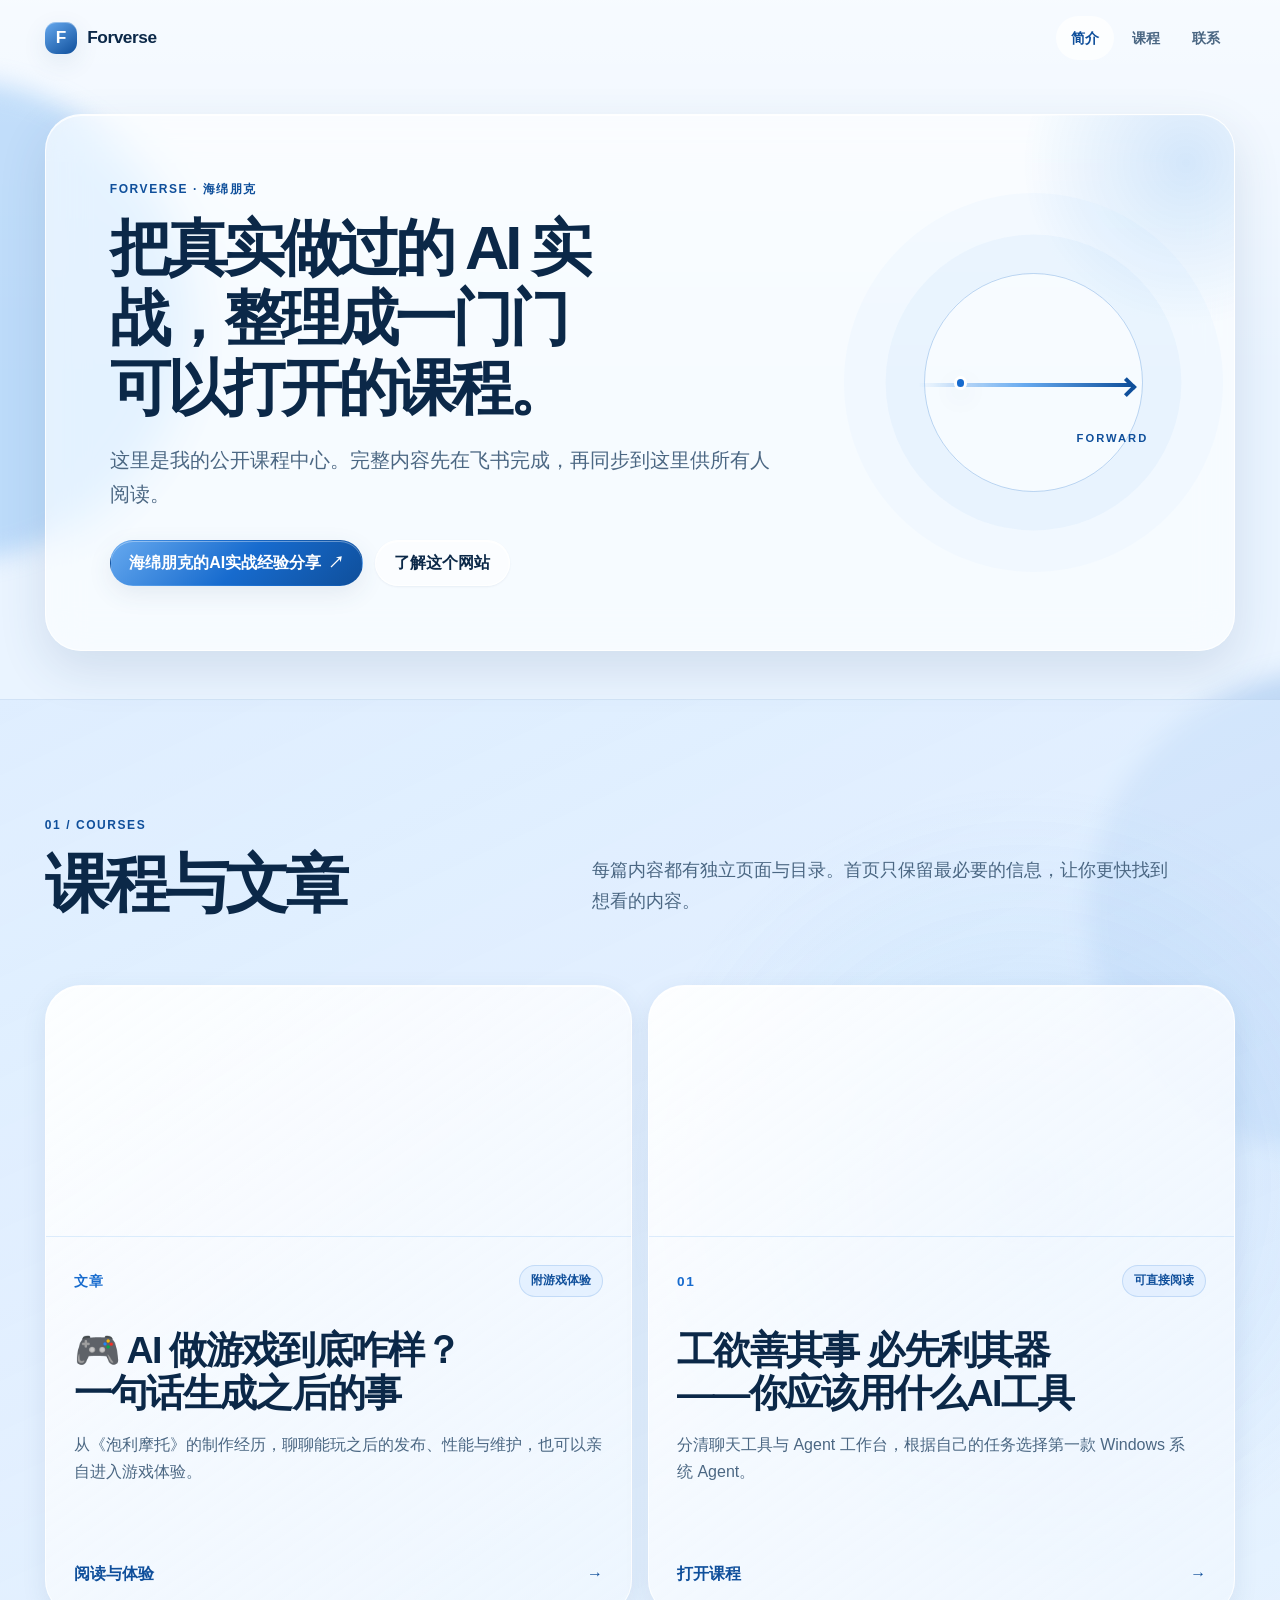
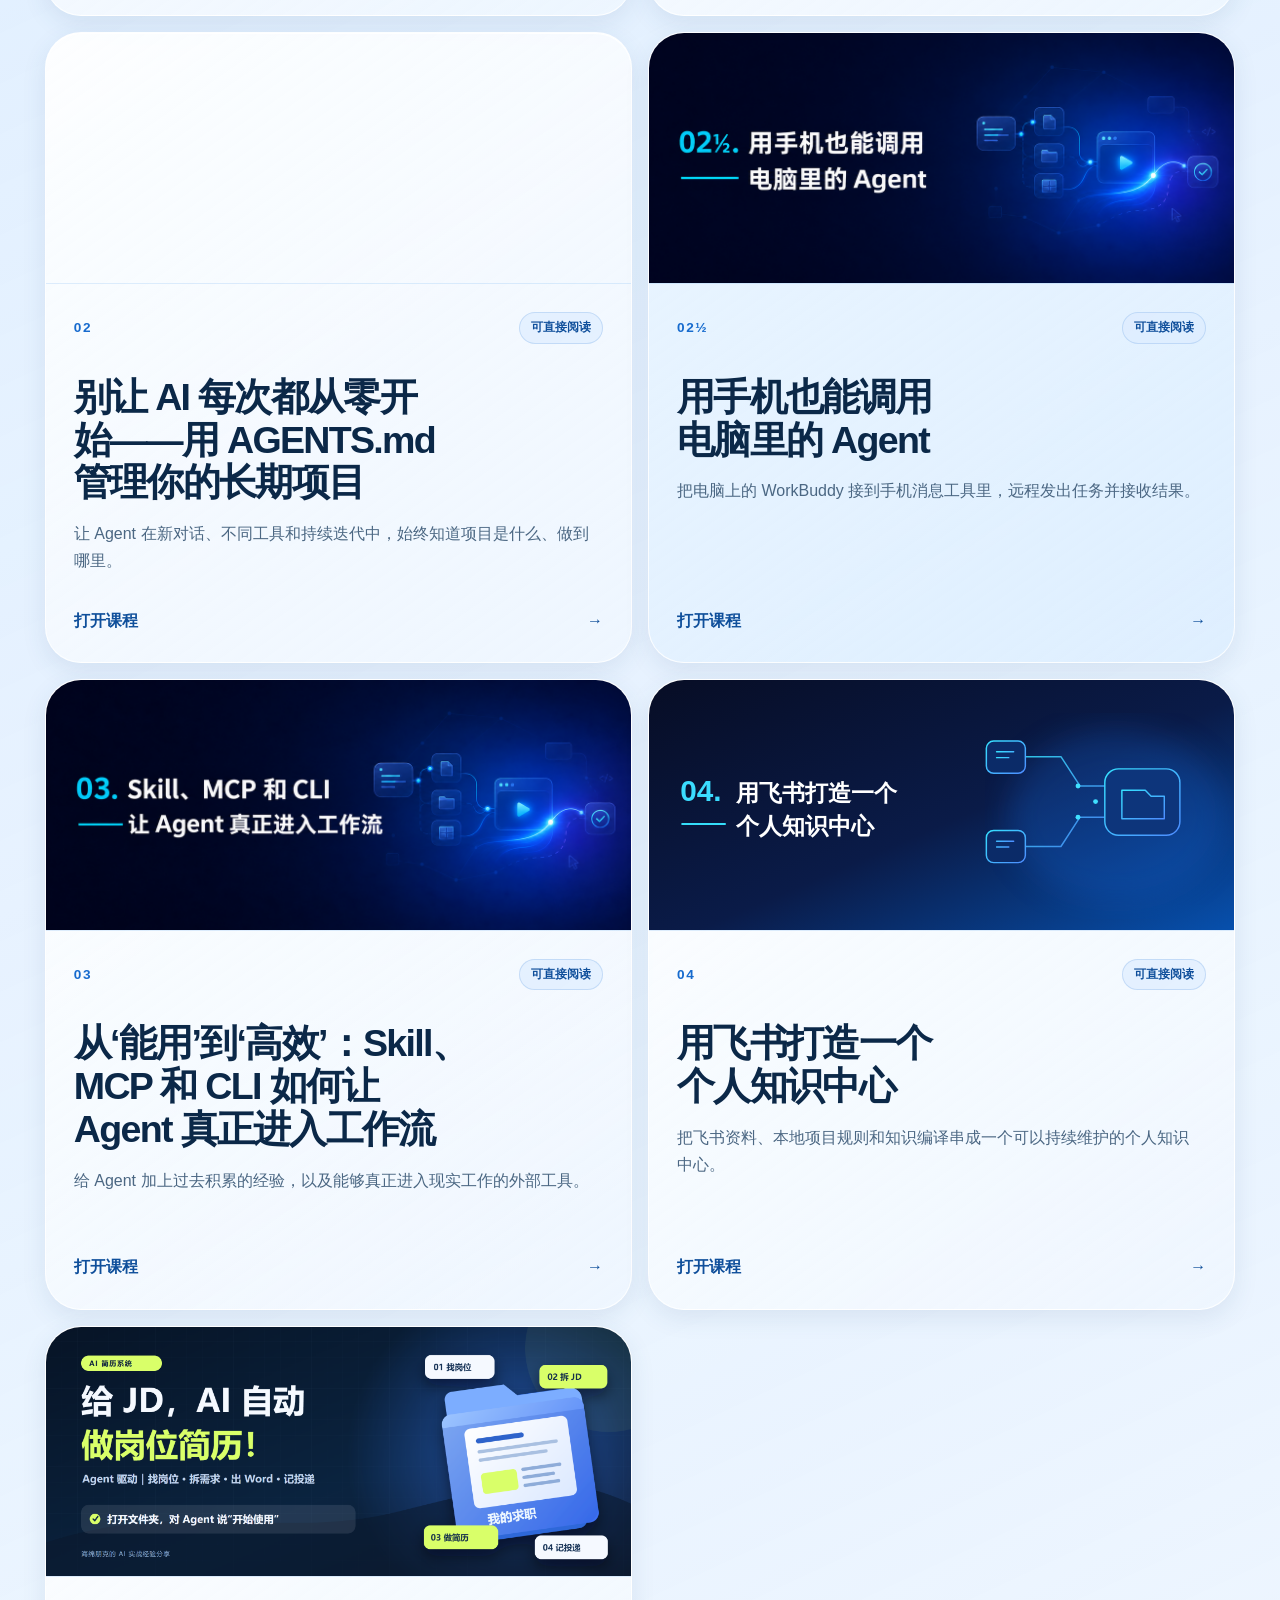
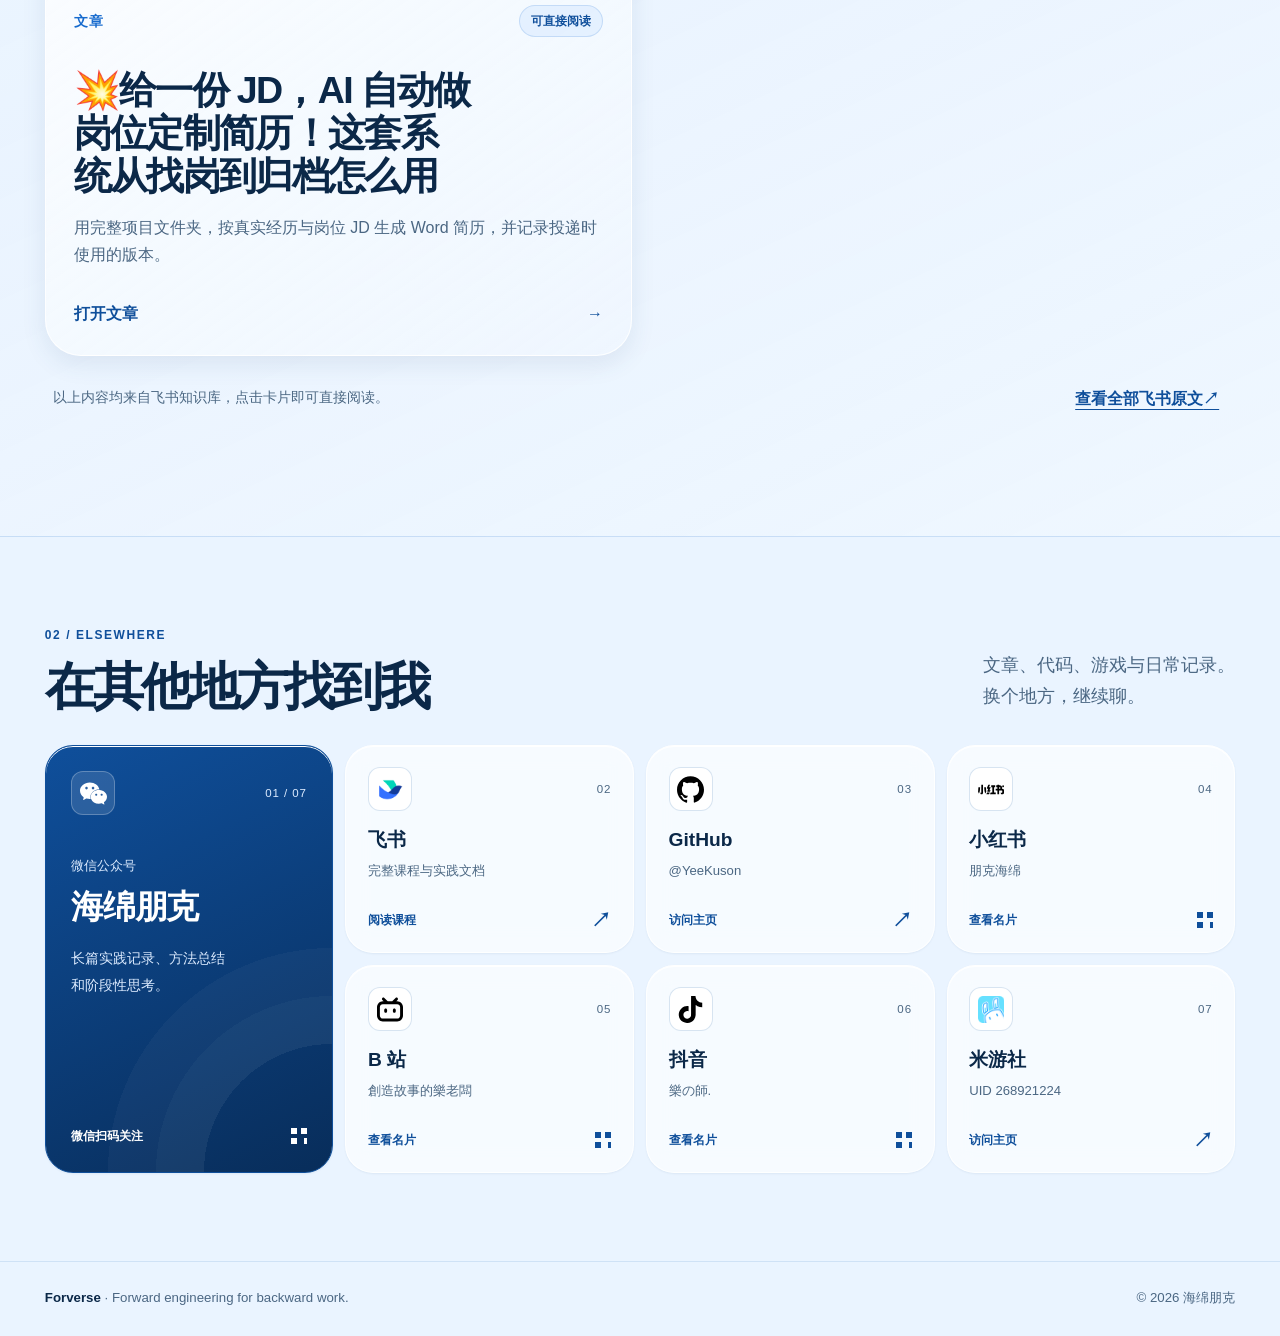
==== commit 92f46275: "feat: 发布米游社入口及七个平台的图标卡片布局" ====
--- a/index.html
+++ b/index.html
@@ -26,7 +26,7 @@
     <meta name="twitter:image" content="https://yeekuson.github.io/assets/images/og-image.png" />
     <title>Forverse｜海绵朋克的 AI 实战课程</title>
     <link rel="icon" href="favicon.svg" type="image/svg+xml" />
-    <link rel="stylesheet" href="css/style.css?v=20261025" />
+    <link rel="stylesheet" href="css/style.css?v=20261025-social" />
     <script src="js/main.js?v=20261025" defer></script>
   </head>
   <body>
@@ -206,46 +206,76 @@
               <p class="section-kicker">02 / ELSEWHERE</p>
               <h2 id="contact-title">在其他地方找到我</h2>
             </div>
-            <p>文章、代码与日常记录，分布在这些平台。</p>
+            <p>文章、代码、游戏与日常记录。<br />换个地方，继续聊。</p>
           </div>
 
           <div class="contact-grid">
-            <button class="contact-card" type="button" data-open-qr="wechat" aria-label="查看微信公众号二维码">
-              <span class="contact-index">01</span>
-              <span class="contact-name">微信公众号</span>
-              <span class="contact-note">长篇记录</span>
-              <span class="contact-arrow" aria-hidden="true">↗</span>
+            <button class="contact-card contact-card-featured" type="button" data-open-qr="wechat" aria-label="查看海绵朋克微信公众号二维码">
+              <span class="contact-card-top">
+                <span class="contact-icon"><img src="assets/icons/wechat.svg" width="28" height="28" alt="微信公众号" loading="lazy" /></span>
+                <span class="contact-index" aria-hidden="true">01 / 07</span>
+              </span>
+              <span class="contact-feature-copy">
+                <span class="contact-feature-label">微信公众号</span>
+                <span class="contact-feature-name">海绵朋克</span>
+                <span class="contact-feature-description">长篇实践记录、方法总结<br />和阶段性思考。</span>
+              </span>
+              <span class="contact-action">微信扫码关注 <span class="contact-qr-mark" aria-hidden="true"></span></span>
             </button>
             <a class="contact-card" href="https://mcnj84082pxc.feishu.cn/wiki/Qd7MwzwRHiT0fmklGGScd7plnOe" target="_blank" rel="noopener noreferrer">
-              <span class="contact-index">02</span>
+              <span class="contact-card-top">
+                <span class="contact-icon"><img src="assets/icons/feishu.png" width="28" height="28" alt="飞书" loading="lazy" /></span>
+                <span class="contact-index" aria-hidden="true">02</span>
+              </span>
               <span class="contact-name">飞书</span>
-              <span class="contact-note">完整课程</span>
-              <span class="contact-arrow" aria-hidden="true">↗</span>
+              <span class="contact-note">完整课程与实践文档</span>
+              <span class="contact-action">阅读课程 <span class="contact-arrow" aria-hidden="true">↗</span></span>
             </a>
             <a class="contact-card" href="https://github.com/YeeKuson" target="_blank" rel="noopener noreferrer">
-              <span class="contact-index">03</span>
+              <span class="contact-card-top">
+                <span class="contact-icon"><img src="assets/icons/github.svg" width="28" height="28" alt="GitHub" loading="lazy" /></span>
+                <span class="contact-index" aria-hidden="true">03</span>
+              </span>
               <span class="contact-name">GitHub</span>
               <span class="contact-note">@YeeKuson</span>
-              <span class="contact-arrow" aria-hidden="true">↗</span>
+              <span class="contact-action">访问主页 <span class="contact-arrow" aria-hidden="true">↗</span></span>
             </a>
-            <button class="contact-card" type="button" data-open-qr="xiaohongshu" aria-label="查看小红书二维码">
-              <span class="contact-index">04</span>
+            <button class="contact-card" type="button" data-open-qr="xiaohongshu" aria-label="查看小红书账号朋克海绵的二维码">
+              <span class="contact-card-top">
+                <span class="contact-icon"><img src="assets/icons/xiaohongshu.svg" width="28" height="28" alt="小红书" loading="lazy" /></span>
+                <span class="contact-index" aria-hidden="true">04</span>
+              </span>
               <span class="contact-name">小红书</span>
               <span class="contact-note">朋克海绵</span>
-              <span class="contact-arrow" aria-hidden="true">↗</span>
+              <span class="contact-action">查看名片 <span class="contact-qr-mark" aria-hidden="true"></span></span>
             </button>
             <button class="contact-card" type="button" data-open-qr="bilibili" aria-label="查看 B 站账号創造故事的樂老闆的二维码">
-              <span class="contact-index">05</span>
+              <span class="contact-card-top">
+                <span class="contact-icon"><img src="assets/icons/bilibili.svg" width="28" height="28" alt="哔哩哔哩" loading="lazy" /></span>
+                <span class="contact-index" aria-hidden="true">05</span>
+              </span>
               <span class="contact-name">B 站</span>
               <span class="contact-note">創造故事的樂老闆</span>
-              <span class="contact-arrow" aria-hidden="true">↗</span>
+              <span class="contact-action">查看名片 <span class="contact-qr-mark" aria-hidden="true"></span></span>
             </button>
             <button class="contact-card" type="button" data-open-qr="douyin" aria-label="查看抖音账号樂の師.的二维码">
-              <span class="contact-index">06</span>
+              <span class="contact-card-top">
+                <span class="contact-icon"><img src="assets/icons/tiktok.svg" width="28" height="28" alt="抖音" loading="lazy" /></span>
+                <span class="contact-index" aria-hidden="true">06</span>
+              </span>
               <span class="contact-name">抖音</span>
               <span class="contact-note">樂の師.</span>
-              <span class="contact-arrow" aria-hidden="true">↗</span>
+              <span class="contact-action">查看名片 <span class="contact-qr-mark" aria-hidden="true"></span></span>
             </button>
+            <a class="contact-card" href="https://www.miyoushe.com/ys/accountCenter/postList?id=268921224" target="_blank" rel="noopener noreferrer" aria-label="访问米游社主页，UID 268921224">
+              <span class="contact-card-top">
+                <span class="contact-icon contact-icon-miyoushe"><img src="assets/icons/miyoushe.png" width="28" height="28" alt="米游社" loading="lazy" /></span>
+                <span class="contact-index" aria-hidden="true">07</span>
+              </span>
+              <span class="contact-name">米游社</span>
+              <span class="contact-note contact-note-uid">UID 268921224</span>
+              <span class="contact-action">访问主页 <span class="contact-arrow" aria-hidden="true">↗</span></span>
+            </a>
           </div>
           <noscript>
             <p class="noscript-links">
--- a/css/style.css
+++ b/css/style.css
@@ -1204,23 +1204,22 @@
 
 .contact-grid {
   display: grid;
-  grid-template-columns: repeat(3, minmax(0, 1fr));
+  grid-template-columns: repeat(4, minmax(0, 1fr));
   gap: 0.75rem;
 }
 
 .contact-card {
   position: relative;
-  display: grid;
+  display: flex;
   min-width: 0;
-  min-height: 9rem;
-  padding: 1.1rem;
-  grid-template-columns: 1fr auto;
-  align-content: space-between;
-  gap: 0.25rem;
-  border: 1px solid rgba(255, 255, 255, 0.82);
+  min-height: 13rem;
+  padding: 1.35rem;
+  flex-direction: column;
+  align-items: stretch;
+  border: 1px solid var(--glass-strong);
   border-radius: var(--radius-lg);
-  background: rgba(255, 255, 255, 0.52);
-  box-shadow: var(--shadow-sm), inset 0 1px 0 rgba(255, 255, 255, 0.9);
+  background: var(--glass);
+  box-shadow: var(--shadow-xs), inset 0 1px 0 var(--on-primary);
   cursor: pointer;
   font: inherit;
   text-align: left;
@@ -1230,6 +1229,7 @@
   transition:
     transform var(--dur-sm) var(--ease-standard),
     background-color var(--dur-sm) var(--ease-standard),
+    border-color var(--dur-sm) var(--ease-standard),
     box-shadow var(--dur-sm) var(--ease-standard);
   -webkit-backdrop-filter: blur(12px) saturate(1.18);
   backdrop-filter: blur(12px) saturate(1.18);
@@ -1259,34 +1259,160 @@
   --i: 6;
 }
 
-.contact-card:hover {
-  background: rgba(255, 255, 255, 0.8);
-  box-shadow: var(--shadow-md), inset 0 1px 0 white;
+.contact-card:nth-child(7) {
+  --i: 7;
+}
+
+.contact-card:hover,
+.contact-card:focus-visible {
+  border-color: var(--primary-light);
+  background-color: var(--glass-strong);
+  box-shadow: var(--shadow-sm);
   transform: translateY(-2px);
 }
 
+.contact-card-top {
+  display: flex;
+  margin-bottom: 1rem;
+  align-items: center;
+  flex-wrap: wrap;
+  justify-content: space-between;
+  gap: 0.75rem;
+}
+
+.contact-icon {
+  display: grid;
+  width: 2.75rem;
+  height: 2.75rem;
+  flex: 0 0 auto;
+  place-items: center;
+  border: 1px solid var(--border);
+  border-radius: var(--radius-sm);
+  background: var(--on-primary);
+}
+
+.contact-icon img {
+  width: 1.65rem;
+  height: 1.65rem;
+  object-fit: contain;
+}
+
+.contact-icon-miyoushe img {
+  object-fit: cover;
+  object-position: left;
+}
+
 .contact-index {
-  color: var(--primary);
+  color: var(--foreground-muted);
   font-size: 0.72rem;
+  font-variant-numeric: tabular-nums;
+  letter-spacing: 0.08em;
+}
+
+.contact-name {
+  font-size: 1.2rem;
   font-weight: 760;
-}
-
-.contact-name {
-  grid-column: 1 / -1;
-  font-size: 1.15rem;
-  font-weight: 760;
+  line-height: 1.4;
+  overflow-wrap: anywhere;
 }
 
 .contact-note {
-  overflow: hidden;
+  margin-top: 0.35rem;
   color: var(--foreground-muted);
   font-size: 0.82rem;
-  text-overflow: ellipsis;
-  white-space: nowrap;
+  overflow-wrap: anywhere;
+}
+
+.contact-note-uid {
+  font-variant-numeric: tabular-nums;
+}
+
+.contact-action {
+  display: flex;
+  margin-top: auto;
+  padding-top: 1.1rem;
+  align-items: center;
+  justify-content: space-between;
+  gap: 0.5rem;
+  color: var(--primary-dark);
+  font-size: 0.75rem;
+  font-weight: 600;
 }
 
 .contact-arrow {
-  color: var(--primary-dark);
+  font-size: 1.25rem;
+  line-height: 1;
+}
+
+.contact-qr-mark {
+  width: 1rem;
+  height: 1rem;
+  flex: 0 0 auto;
+  background:
+    linear-gradient(currentColor, currentColor) top left / 6px 6px,
+    linear-gradient(currentColor, currentColor) top right / 6px 6px,
+    linear-gradient(currentColor, currentColor) bottom left / 6px 6px,
+    linear-gradient(currentColor, currentColor) bottom right / 3px 6px;
+  background-repeat: no-repeat;
+}
+
+.contact-card-featured {
+  isolation: isolate;
+  overflow: hidden;
+  padding: 1.6rem;
+  grid-row: span 2;
+  border-color: var(--primary-dark);
+  background:
+    radial-gradient(circle at 100% 100%, transparent 0 8rem, rgba(255, 255, 255, 0.06) 8rem 11rem, rgba(255, 255, 255, 0.03) 11rem 14rem, transparent 14rem),
+    linear-gradient(155deg, var(--primary-dark), var(--primary-darker));
+  color: var(--on-primary);
+}
+
+.contact-card-featured .contact-card-top {
+  margin-bottom: 2.5rem;
+}
+
+.contact-card-featured .contact-icon {
+  border-color: rgba(255, 255, 255, 0.25);
+  background: rgba(255, 255, 255, 0.12);
+}
+
+.contact-card-featured .contact-icon img {
+  filter: invert(1);
+}
+
+.contact-card-featured .contact-index,
+.contact-feature-label,
+.contact-feature-description {
+  color: var(--primary-soft);
+}
+
+.contact-feature-copy {
+  display: flex;
+  flex-direction: column;
+}
+
+.contact-feature-label {
+  margin-bottom: 0.6rem;
+  font-size: 0.82rem;
+}
+
+.contact-feature-name {
+  font-size: clamp(1.75rem, 2.6vw, 2.4rem);
+  font-weight: 760;
+  line-height: 1.2;
+  letter-spacing: -0.04em;
+}
+
+.contact-feature-description {
+  margin-top: 1.1rem;
+  font-size: 0.88rem;
+  line-height: 1.9;
+}
+
+.contact-card-featured .contact-action {
+  padding-top: 2rem;
+  color: var(--on-primary);
 }
 
 .noscript-links {
@@ -1572,6 +1698,10 @@
   .dialog-backdrop {
     background: rgba(9, 36, 67, 0.58);
   }
+
+  .contact-card-featured {
+    background: var(--primary-darker);
+  }
 }
 
 @media (max-width: 64rem) {
@@ -1589,7 +1719,26 @@
   }
 
   .contact-grid {
-    grid-template-columns: repeat(2, minmax(0, 1fr));
+    grid-template-columns: repeat(3, minmax(0, 1fr));
+  }
+
+  .contact-card-featured {
+    min-height: 0;
+    grid-column: 1 / -1;
+    grid-row: auto;
+    display: grid;
+    grid-template-columns: 1fr 1fr;
+    column-gap: 2rem;
+  }
+
+  .contact-card-featured .contact-card-top {
+    grid-column: 1 / -1;
+    margin-bottom: 1.5rem;
+  }
+
+  .contact-card-featured .contact-action {
+    align-self: end;
+    padding-top: 1rem;
   }
 
   .course-layout {
@@ -1753,11 +1902,32 @@
   }
 
   .contact-grid {
-    grid-template-columns: 1fr;
+    grid-template-columns: repeat(auto-fit, minmax(min(100%, 10rem), 1fr));
+    gap: 0.65rem;
   }
 
   .contact-card {
-    min-height: 7.5rem;
+    min-height: 12.5rem;
+    padding: 1rem;
+    border-radius: var(--radius-md);
+  }
+
+  .contact-card-featured {
+    display: flex;
+    padding: 1.5rem;
+  }
+
+  .contact-card-featured .contact-card-top {
+    margin-bottom: 1.5rem;
+  }
+
+  .contact-feature-description br {
+    display: none;
+  }
+
+  .contact-card-featured .contact-action {
+    align-self: stretch;
+    padding-top: 1.5rem;
   }
 
   .dialog-layer {
@@ -1780,6 +1950,34 @@
 @media (max-width: 374px) {
   .nav-list a {
     min-width: 2.8rem;
+  }
+}
+
+@media (max-width: 22.5rem) {
+  .contact-grid {
+    grid-template-columns: 1fr;
+  }
+
+  .contact-card:not(.contact-card-featured) {
+    min-height: 0;
+    display: grid;
+    grid-template-columns: auto minmax(0, 1fr);
+    column-gap: 0.9rem;
+  }
+
+  .contact-card:not(.contact-card-featured) .contact-card-top {
+    margin: 0;
+    grid-row: 1 / 4;
+    align-self: start;
+  }
+
+  .contact-card:not(.contact-card-featured) .contact-index {
+    display: none;
+  }
+
+  .contact-card:not(.contact-card-featured) .contact-action {
+    grid-column: 2;
+    padding-top: 0.75rem;
   }
 }
 
